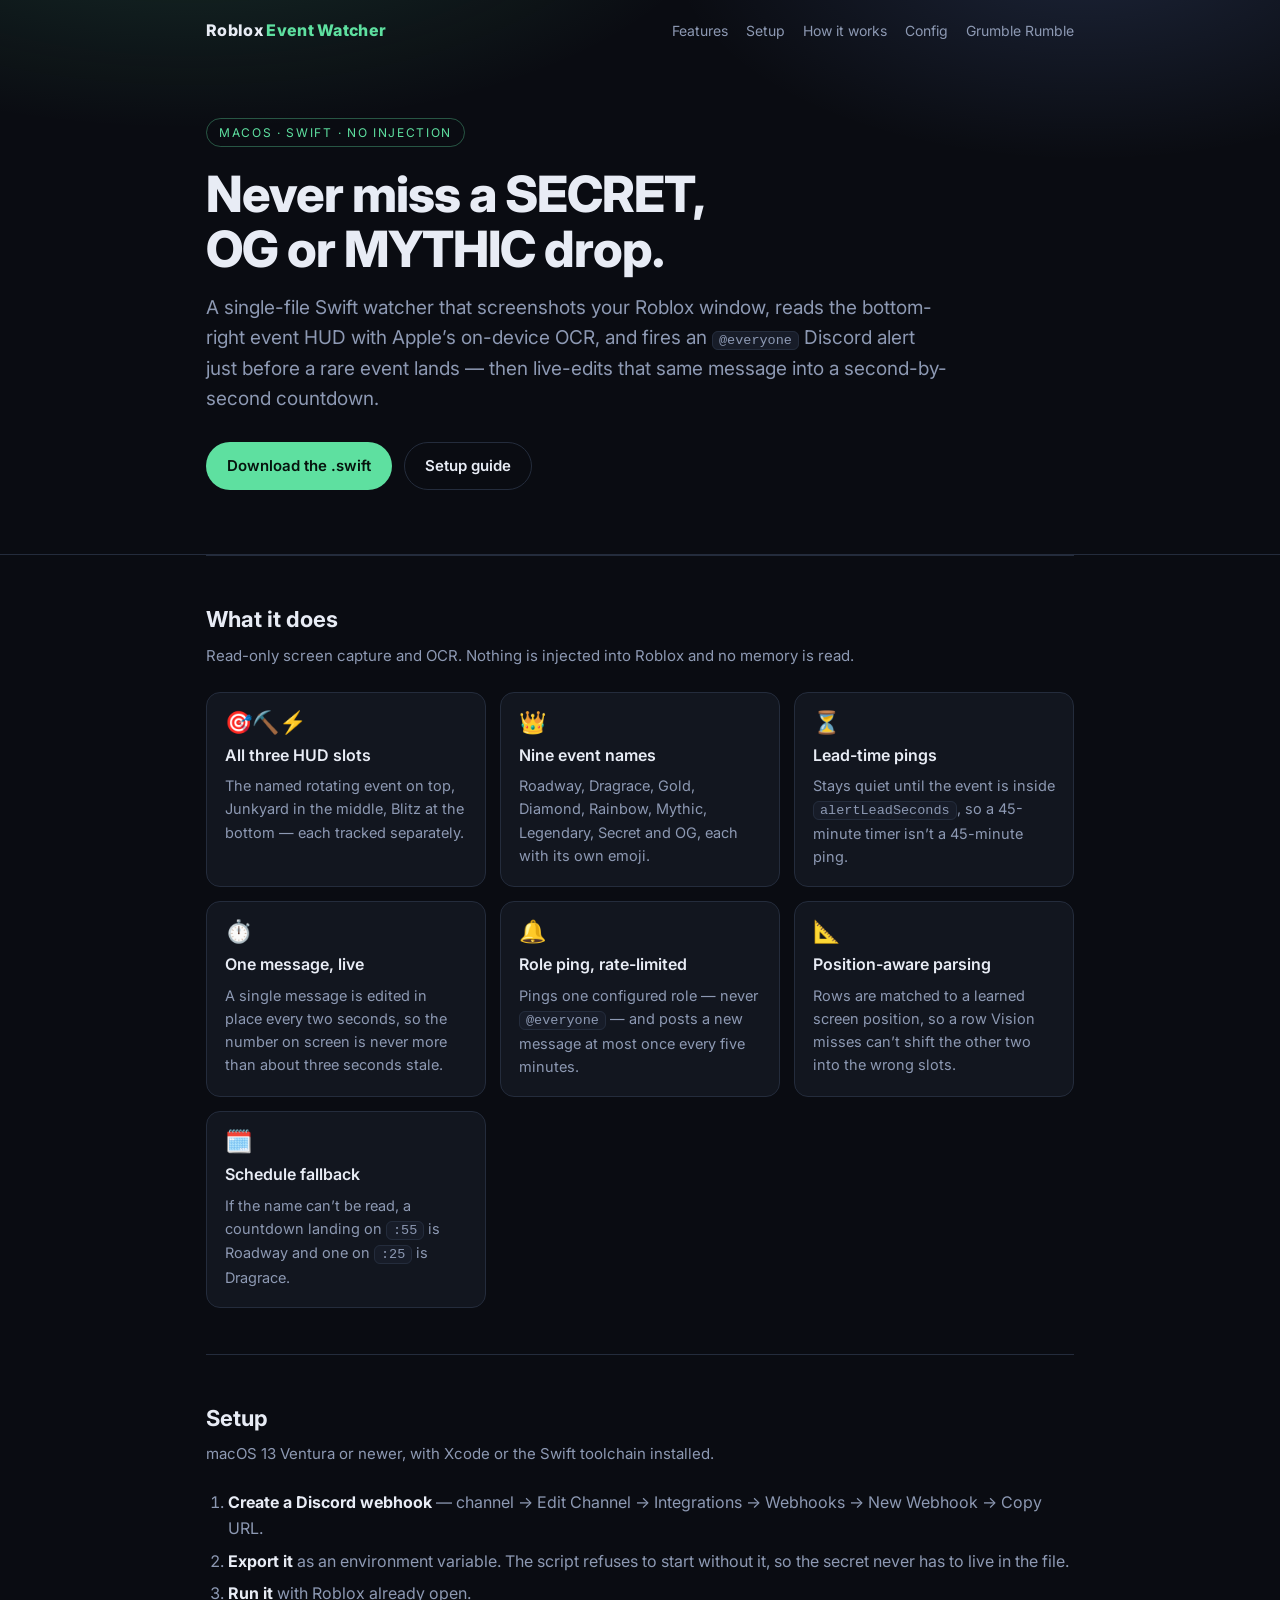
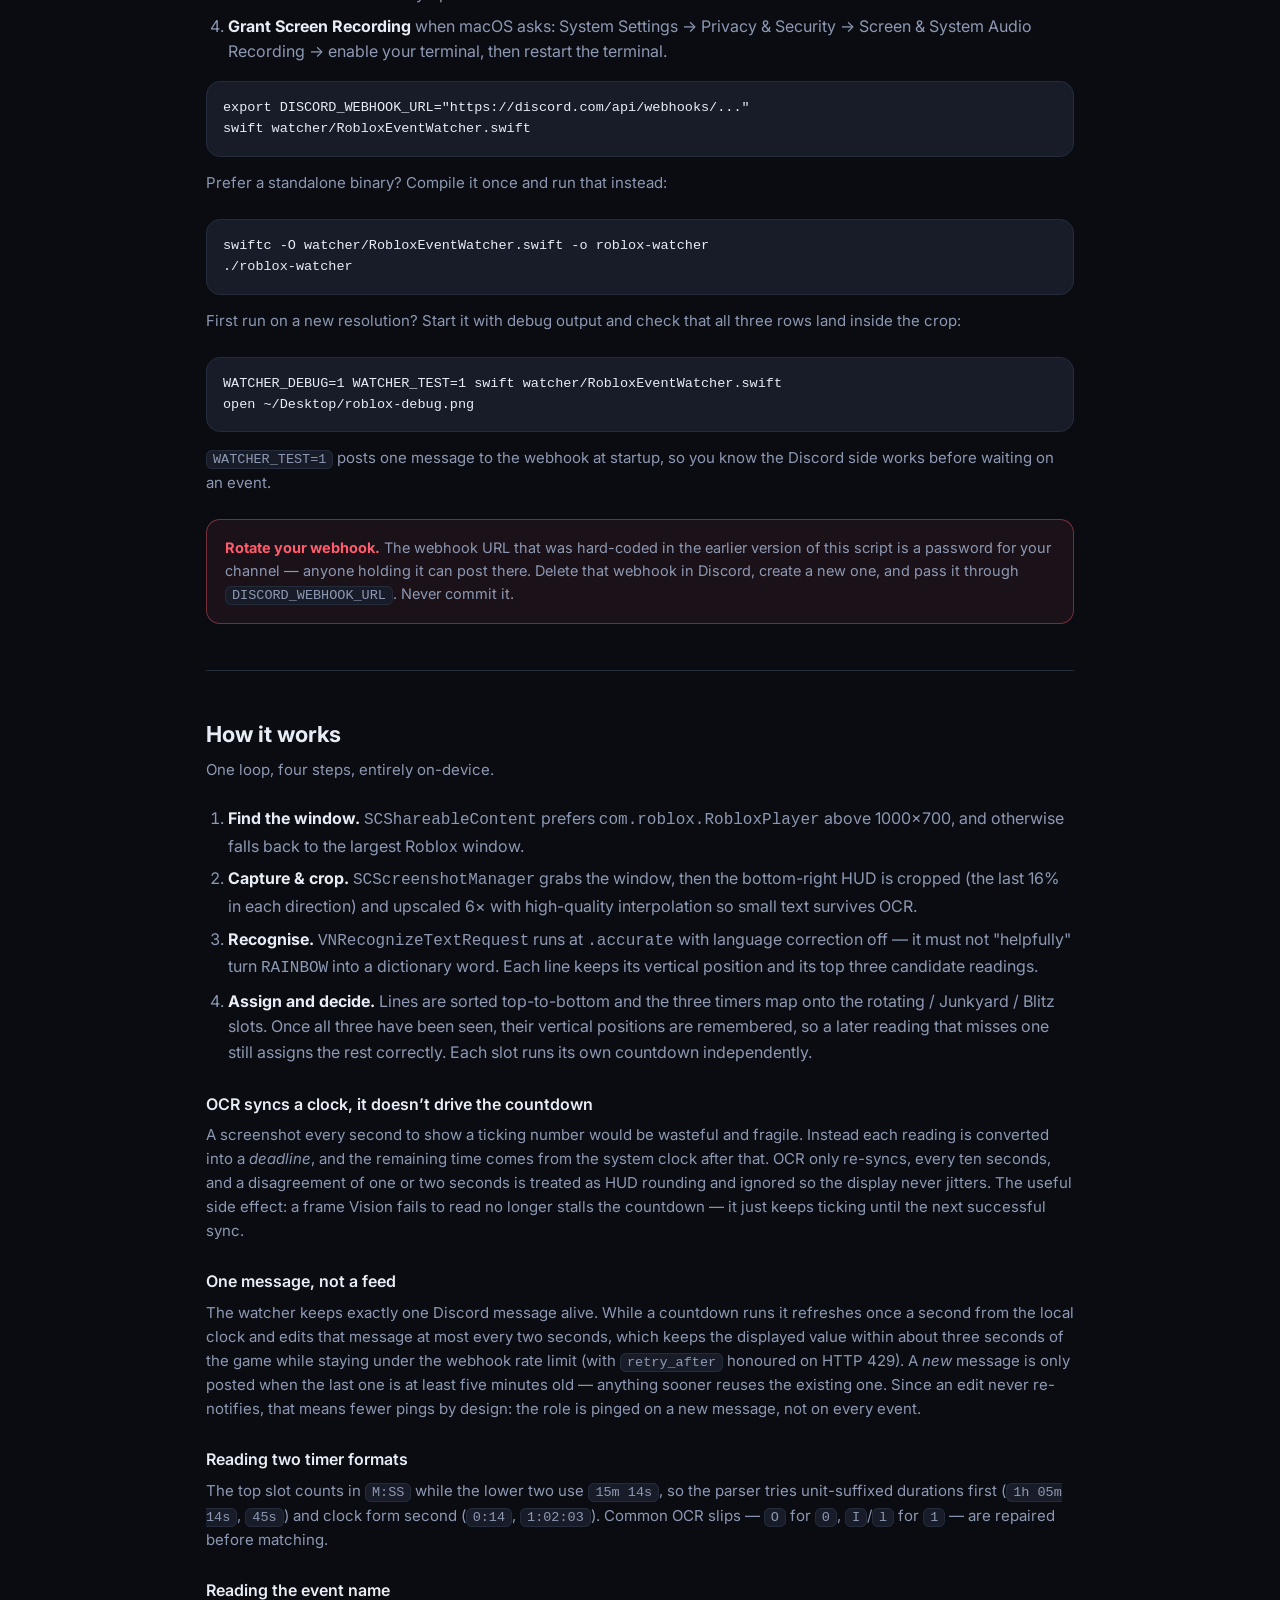
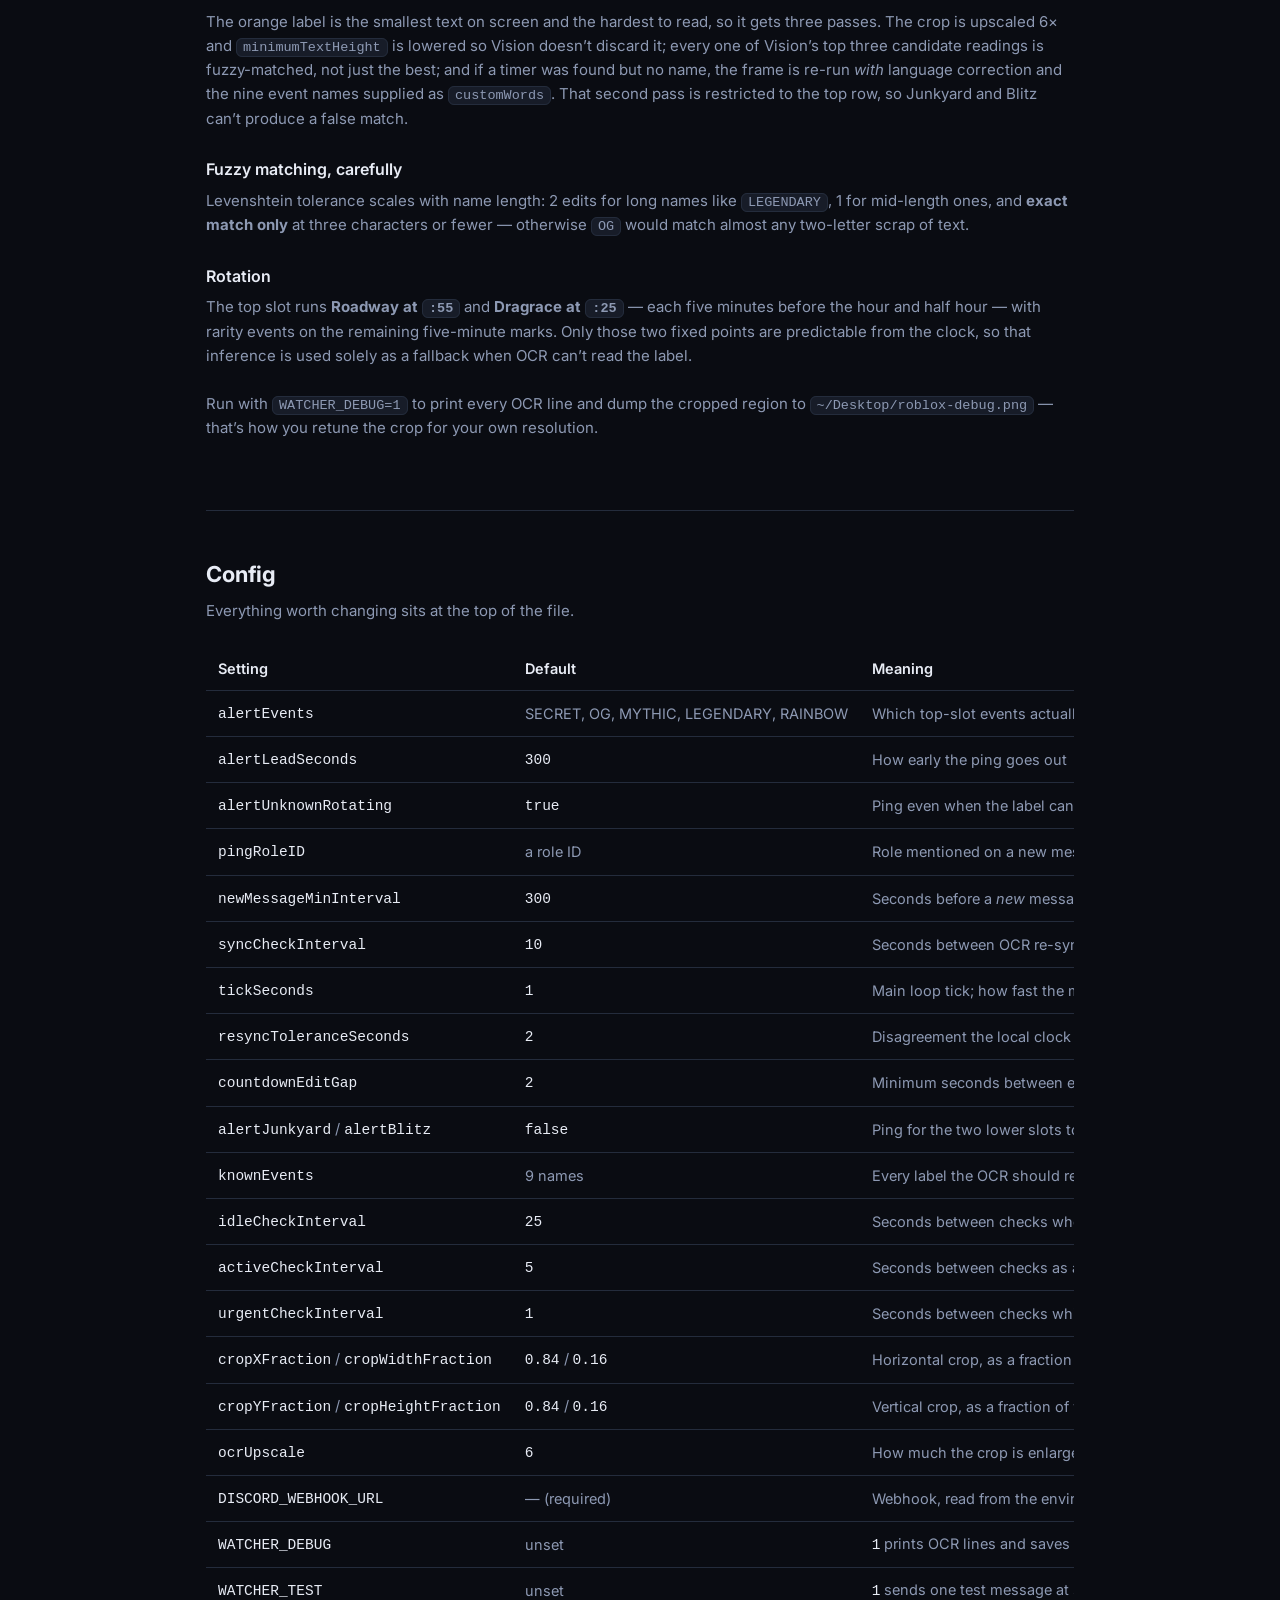
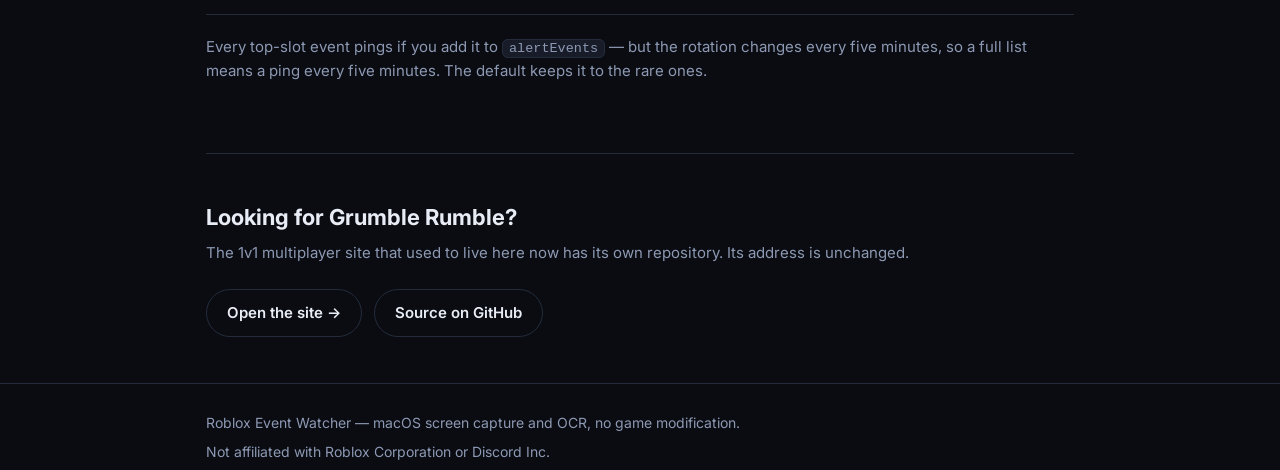
==== index.html @ 8d8f3f03 "Tighten the crop to the HUD and let a local clock run the countdown Measured against a debug screens" ====
<!DOCTYPE html>
<html lang="en">
<head>
<meta charset="utf-8">
<meta name="viewport" content="width=device-width, initial-scale=1">
<title>Roblox Event Watcher</title>
<meta name="description" content="A macOS Swift watcher that reads the Roblox bottom-right event HUD with ScreenCaptureKit + Apple Vision OCR and posts a live Discord countdown for Secret, OG, Mythic and other rare events.">
<link href="//fonts.googleapis.com/css?family=Inter:400,600,800&display=swap" rel="stylesheet">
<style>
  :root{
    --bg:#0a0c12;
    --panel:#12161f;
    --panel-2:#171c28;
    --line:#242c3c;
    --text:#e8ecf5;
    --muted:#8d99b3;
    --accent:#5ee0a0;
    --accent-2:#7aa2ff;
    --red:#ff5c6c;
    --gold:#ffcc55;
    --radius:14px;
  }
  *{box-sizing:border-box}
  html{-webkit-text-size-adjust:100%}
  body{
    margin:0;
    background:var(--bg);
    color:var(--text);
    font-family:Inter,-apple-system,BlinkMacSystemFont,"Segoe UI",Helvetica,Arial,sans-serif;
    line-height:1.6;
    font-size:16px;
  }
  a{color:var(--accent-2);text-decoration:none}
  a:hover{text-decoration:underline}
  .wrap{max-width:900px;margin:0 auto;padding:0 16px}
  code,pre{font-family:ui-monospace,SFMono-Regular,Menlo,Consolas,monospace}

  /* header */
  header{
    border-bottom:1px solid var(--line);
    background:
      radial-gradient(900px 400px at 15% -20%,rgba(94,224,160,.16),transparent 60%),
      radial-gradient(700px 360px at 85% -10%,rgba(122,162,255,.16),transparent 60%);
  }
  .nav{display:flex;align-items:center;justify-content:space-between;gap:16px;padding:18px 0}
  .brand{font-weight:800;letter-spacing:.02em}
  .brand span{color:var(--accent)}
  .nav a{color:var(--muted);font-size:14px}
  .nav a:hover{color:var(--text)}
  .nav-links{display:flex;gap:18px;flex-wrap:wrap}

  .hero{padding:56px 0 64px}
  .tag{
    display:inline-block;font-size:12px;letter-spacing:.14em;text-transform:uppercase;
    color:var(--accent);border:1px solid rgba(94,224,160,.35);
    border-radius:999px;padding:4px 12px;margin-bottom:20px;
  }
  h1{font-size:clamp(30px,6vw,50px);line-height:1.1;margin:0 0 16px;font-weight:800;letter-spacing:-.02em}
  .lede{color:var(--muted);font-size:clamp(16px,2.4vw,19px);max-width:62ch;margin:0 0 28px}
  .btns{display:flex;gap:12px;flex-wrap:wrap}
  .btn{
    display:inline-block;padding:11px 20px;border-radius:999px;font-weight:600;font-size:15px;
    background:var(--accent);color:#06130d;border:1px solid transparent;
  }
  .btn:hover{text-decoration:none;filter:brightness(1.08)}
  .btn.ghost{background:transparent;color:var(--text);border-color:var(--line)}
  .btn.ghost:hover{border-color:var(--accent-2)}

  section{padding:46px 0;border-top:1px solid var(--line)}
  h2{font-size:22px;margin:0 0 6px;font-weight:700}
  .sub{color:var(--muted);margin:0 0 24px;font-size:15px}
  h3{font-size:16px;margin:0 0 6px;font-weight:600}

  .grid{display:grid;gap:14px;grid-template-columns:repeat(auto-fit,minmax(230px,1fr))}
  .card{background:var(--panel);border:1px solid var(--line);border-radius:var(--radius);padding:18px}
  .card p{margin:0;color:var(--muted);font-size:14.5px}
  .emoji{font-size:22px;line-height:1;display:block;margin-bottom:10px}

  pre{
    background:var(--panel-2);border:1px solid var(--line);border-radius:var(--radius);
    padding:16px;overflow-x:auto;font-size:13.5px;line-height:1.55;margin:0 0 14px;
  }
  p code{background:var(--panel-2);border:1px solid var(--line);border-radius:6px;padding:1px 6px;font-size:13.5px}

  ol,ul{padding-left:22px;color:var(--muted)}
  li{margin:7px 0}
  li strong{color:var(--text)}

  .note{
    border:1px solid rgba(255,92,108,.4);background:rgba(255,92,108,.07);
    border-radius:var(--radius);padding:16px 18px;
  }
  .note strong{color:var(--red)}
  .note p{margin:0;color:var(--muted);font-size:14.5px}

  table{width:100%;border-collapse:collapse;font-size:14.5px;display:block;overflow-x:auto}
  th,td{text-align:left;padding:10px 12px;border-bottom:1px solid var(--line);white-space:nowrap}
  th{color:var(--text);font-weight:600}
  td{color:var(--muted)}
  td code{color:var(--text)}

  footer{border-top:1px solid var(--line);padding:28px 0 40px;color:var(--muted);font-size:14px}
  footer p{margin:0 0 6px}
</style>
</head>
<body>

<header>
  <div class="wrap">
    <nav class="nav">
      <div class="brand">Roblox <span>Event Watcher</span></div>
      <div class="nav-links">
        <a href="#features">Features</a>
        <a href="#setup">Setup</a>
        <a href="#how">How it works</a>
        <a href="#config">Config</a>
        <a href="https://anakinls.github.io/grumble-rumble/">Grumble Rumble</a>
      </div>
    </nav>

    <div class="hero">
      <span class="tag">macOS &middot; Swift &middot; No injection</span>
      <h1>Never miss a SECRET,<br>OG or MYTHIC drop.</h1>
      <p class="lede">
        A single-file Swift watcher that screenshots your Roblox window, reads the
        bottom-right event HUD with Apple&rsquo;s on-device OCR, and fires an
        <code>@everyone</code> Discord alert just before a rare event lands &mdash; then
        live-edits that same message into a second-by-second countdown.
      </p>
      <div class="btns">
        <a class="btn" href="watcher/RobloxEventWatcher.swift" download>Download the .swift</a>
        <a class="btn ghost" href="#setup">Setup guide</a>
      </div>
    </div>
  </div>
</header>

<main class="wrap">

  <section id="features">
    <h2>What it does</h2>
    <p class="sub">Read-only screen capture and OCR. Nothing is injected into Roblox and no memory is read.</p>
    <div class="grid">
      <div class="card">
        <span class="emoji">🎯⛏️⚡</span>
        <h3>All three HUD slots</h3>
        <p>The named rotating event on top, Junkyard in the middle, Blitz at the bottom &mdash; each tracked separately.</p>
      </div>
      <div class="card">
        <span class="emoji">👑</span>
        <h3>Nine event names</h3>
        <p>Roadway, Dragrace, Gold, Diamond, Rainbow, Mythic, Legendary, Secret and OG, each with its own emoji.</p>
      </div>
      <div class="card">
        <span class="emoji">⏳</span>
        <h3>Lead-time pings</h3>
        <p>Stays quiet until the event is inside <code>alertLeadSeconds</code>, so a 45-minute timer isn&rsquo;t a 45-minute ping.</p>
      </div>
      <div class="card">
        <span class="emoji">⏱️</span>
        <h3>One message, live</h3>
        <p>A single message is edited in place every two seconds, so the number on screen is never more than about three seconds stale.</p>
      </div>
      <div class="card">
        <span class="emoji">🔔</span>
        <h3>Role ping, rate-limited</h3>
        <p>Pings one configured role &mdash; never <code>@everyone</code> &mdash; and posts a new message at most once every five minutes.</p>
      </div>
      <div class="card">
        <span class="emoji">📐</span>
        <h3>Position-aware parsing</h3>
        <p>Rows are matched to a learned screen position, so a row Vision misses can&rsquo;t shift the other two into the wrong slots.</p>
      </div>
      <div class="card">
        <span class="emoji">🗓️</span>
        <h3>Schedule fallback</h3>
        <p>If the name can&rsquo;t be read, a countdown landing on <code>:55</code> is Roadway and one on <code>:25</code> is Dragrace.</p>
      </div>
    </div>
  </section>

  <section id="setup">
    <h2>Setup</h2>
    <p class="sub">macOS 13 Ventura or newer, with Xcode or the Swift toolchain installed.</p>

    <ol>
      <li><strong>Create a Discord webhook</strong> &mdash; channel &rarr; Edit Channel &rarr; Integrations &rarr; Webhooks &rarr; New Webhook &rarr; Copy URL.</li>
      <li><strong>Export it</strong> as an environment variable. The script refuses to start without it, so the secret never has to live in the file.</li>
      <li><strong>Run it</strong> with Roblox already open.</li>
      <li><strong>Grant Screen Recording</strong> when macOS asks: System Settings &rarr; Privacy &amp; Security &rarr; Screen &amp; System Audio Recording &rarr; enable your terminal, then restart the terminal.</li>
    </ol>

<pre>export DISCORD_WEBHOOK_URL="https://discord.com/api/webhooks/..."
swift watcher/RobloxEventWatcher.swift</pre>

    <p class="sub">Prefer a standalone binary? Compile it once and run that instead:</p>
<pre>swiftc -O watcher/RobloxEventWatcher.swift -o roblox-watcher
./roblox-watcher</pre>

    <p class="sub">First run on a new resolution? Start it with debug output and check that all
      three rows land inside the crop:</p>
<pre>WATCHER_DEBUG=1 WATCHER_TEST=1 swift watcher/RobloxEventWatcher.swift
open ~/Desktop/roblox-debug.png</pre>

    <p class="sub"><code>WATCHER_TEST=1</code> posts one message to the webhook at startup, so you
      know the Discord side works before waiting on an event.</p>

    <div class="note">
      <p><strong>Rotate your webhook.</strong> The webhook URL that was hard-coded in the earlier
      version of this script is a password for your channel &mdash; anyone holding it can post there.
      Delete that webhook in Discord, create a new one, and pass it through
      <code>DISCORD_WEBHOOK_URL</code>. Never commit it.</p>
    </div>
  </section>

  <section id="how">
    <h2>How it works</h2>
    <p class="sub">One loop, four steps, entirely on-device.</p>
    <ol>
      <li><strong>Find the window.</strong> <code>SCShareableContent</code> prefers
        <code>com.roblox.RobloxPlayer</code> above 1000&times;700, and otherwise falls back to the
        largest Roblox window.</li>
      <li><strong>Capture &amp; crop.</strong> <code>SCScreenshotManager</code> grabs the window, then
        the bottom-right HUD is cropped (the last 16% in each direction) and upscaled 6&times; with
        high-quality interpolation so small text survives OCR.</li>
      <li><strong>Recognise.</strong> <code>VNRecognizeTextRequest</code> runs at
        <code>.accurate</code> with language correction off &mdash; it must not "helpfully" turn
        <code>RAINBOW</code> into a dictionary word. Each line keeps its vertical position and its
        top three candidate readings.</li>
      <li><strong>Assign and decide.</strong> Lines are sorted top-to-bottom and the three timers map
        onto the rotating / Junkyard / Blitz slots. Once all three have been seen, their vertical
        positions are remembered, so a later reading that misses one still assigns the rest
        correctly. Each slot runs its own countdown independently.</li>
    </ol>

    <h3 style="margin-top:26px">OCR syncs a clock, it doesn&rsquo;t drive the countdown</h3>
    <p class="sub">A screenshot every second to show a ticking number would be wasteful and fragile.
      Instead each reading is converted into a <em>deadline</em>, and the remaining time comes from
      the system clock after that. OCR only re-syncs, every ten seconds, and a disagreement of one
      or two seconds is treated as HUD rounding and ignored so the display never jitters. The useful
      side effect: a frame Vision fails to read no longer stalls the countdown &mdash; it just keeps
      ticking until the next successful sync.</p>

    <h3 style="margin-top:26px">One message, not a feed</h3>
    <p class="sub">The watcher keeps exactly one Discord message alive. While a countdown runs it
      refreshes once a second from the local clock and edits that message at most every two seconds,
      which keeps the displayed value within about three seconds of the game while staying under the
      webhook rate limit (with <code>retry_after</code> honoured on HTTP 429). A <em>new</em> message
      is only posted when the last one is at least five minutes old &mdash; anything sooner reuses the
      existing one. Since an edit never re-notifies, that means fewer pings by design: the role is
      pinged on a new message, not on every event.</p>

    <h3 style="margin-top:26px">Reading two timer formats</h3>
    <p class="sub">The top slot counts in <code>M:SS</code> while the lower two use
      <code>15m 14s</code>, so the parser tries unit-suffixed durations first
      (<code>1h 05m 14s</code>, <code>45s</code>) and clock form second
      (<code>0:14</code>, <code>1:02:03</code>). Common OCR slips &mdash; <code>O</code> for
      <code>0</code>, <code>I</code>/<code>l</code> for <code>1</code> &mdash; are repaired before
      matching.</p>

    <h3 style="margin-top:26px">Reading the event name</h3>
    <p class="sub">The orange label is the smallest text on screen and the hardest to read, so it
      gets three passes. The crop is upscaled 6&times; and <code>minimumTextHeight</code> is lowered
      so Vision doesn&rsquo;t discard it; every one of Vision&rsquo;s top three candidate readings is
      fuzzy-matched, not just the best; and if a timer was found but no name, the frame is re-run
      <em>with</em> language correction and the nine event names supplied as
      <code>customWords</code>. That second pass is restricted to the top row, so Junkyard and Blitz
      can&rsquo;t produce a false match.</p>

    <h3 style="margin-top:26px">Fuzzy matching, carefully</h3>
    <p class="sub">Levenshtein tolerance scales with name length: 2 edits for long names like
      <code>LEGENDARY</code>, 1 for mid-length ones, and <strong>exact match only</strong> at three
      characters or fewer &mdash; otherwise <code>OG</code> would match almost any two-letter
      scrap of text.</p>

    <h3 style="margin-top:26px">Rotation</h3>
    <p class="sub">The top slot runs <strong>Roadway at <code>:55</code></strong> and
      <strong>Dragrace at <code>:25</code></strong> &mdash; each five minutes before the hour and
      half hour &mdash; with rarity events on the remaining five-minute marks. Only those two fixed
      points are predictable from the clock, so that inference is used solely as a fallback when OCR
      can&rsquo;t read the label.</p>

    <p class="sub">Run with <code>WATCHER_DEBUG=1</code> to print every OCR line and dump the
      cropped region to <code>~/Desktop/roblox-debug.png</code> &mdash; that&rsquo;s how you retune the
      crop for your own resolution.</p>
  </section>

  <section id="config">
    <h2>Config</h2>
    <p class="sub">Everything worth changing sits at the top of the file.</p>
    <table>
      <tr><th>Setting</th><th>Default</th><th>Meaning</th></tr>
      <tr><td><code>alertEvents</code></td><td>SECRET, OG, MYTHIC, LEGENDARY, RAINBOW</td><td>Which top-slot events actually ping</td></tr>
      <tr><td><code>alertLeadSeconds</code></td><td><code>300</code></td><td>How early the ping goes out</td></tr>
      <tr><td><code>alertUnknownRotating</code></td><td><code>true</code></td><td>Ping even when the label can&rsquo;t be read</td></tr>
      <tr><td><code>pingRoleID</code></td><td>a role ID</td><td>Role mentioned on a new message; empty = no ping</td></tr>
      <tr><td><code>newMessageMinInterval</code></td><td><code>300</code></td><td>Seconds before a <em>new</em> message may be posted</td></tr>
      <tr><td><code>syncCheckInterval</code></td><td><code>10</code></td><td>Seconds between OCR re-syncs while counting down</td></tr>
      <tr><td><code>tickSeconds</code></td><td><code>1</code></td><td>Main loop tick; how fast the message is refreshed</td></tr>
      <tr><td><code>resyncToleranceSeconds</code></td><td><code>2</code></td><td>Disagreement the local clock is allowed before OCR wins</td></tr>
      <tr><td><code>countdownEditGap</code></td><td><code>2</code></td><td>Minimum seconds between edits of that message</td></tr>
      <tr><td><code>alertJunkyard</code> / <code>alertBlitz</code></td><td><code>false</code></td><td>Ping for the two lower slots too</td></tr>
      <tr><td><code>knownEvents</code></td><td>9 names</td><td>Every label the OCR should recognise</td></tr>
      <tr><td><code>idleCheckInterval</code></td><td><code>25</code></td><td>Seconds between checks when nothing is close</td></tr>
      <tr><td><code>activeCheckInterval</code></td><td><code>5</code></td><td>Seconds between checks as an alert approaches</td></tr>
      <tr><td><code>urgentCheckInterval</code></td><td><code>1</code></td><td>Seconds between checks while a countdown runs</td></tr>
      <tr><td><code>cropXFraction</code> / <code>cropWidthFraction</code></td><td><code>0.84</code> / <code>0.16</code></td><td>Horizontal crop, as a fraction of window width</td></tr>
      <tr><td><code>cropYFraction</code> / <code>cropHeightFraction</code></td><td><code>0.84</code> / <code>0.16</code></td><td>Vertical crop, as a fraction of window height</td></tr>
      <tr><td><code>ocrUpscale</code></td><td><code>6</code></td><td>How much the crop is enlarged before OCR</td></tr>
      <tr><td><code>DISCORD_WEBHOOK_URL</code></td><td>&mdash; (required)</td><td>Webhook, read from the environment</td></tr>
      <tr><td><code>WATCHER_DEBUG</code></td><td>unset</td><td><code>1</code> prints OCR lines and saves the crop</td></tr>
      <tr><td><code>WATCHER_TEST</code></td><td>unset</td><td><code>1</code> sends one test message at startup</td></tr>
    </table>

    <p class="sub" style="margin-top:20px">Every top-slot event pings if you add it to
      <code>alertEvents</code> &mdash; but the rotation changes every five minutes, so a full list
      means a ping every five minutes. The default keeps it to the rare ones.</p>
  </section>

  <section>
    <h2>Looking for Grumble Rumble?</h2>
    <p class="sub">
      The 1v1 multiplayer site that used to live here now has its own repository.
      Its address is unchanged.
    </p>
    <div class="btns">
      <a class="btn ghost" href="https://anakinls.github.io/grumble-rumble/">Open the site &rarr;</a>
      <a class="btn ghost" href="https://github.com/anakinls/grumble-rumble">Source on GitHub</a>
    </div>
  </section>

</main>

<footer>
  <div class="wrap">
    <p>Roblox Event Watcher &mdash; macOS screen capture and OCR, no game modification.</p>
    <p>Not affiliated with Roblox Corporation or Discord Inc.</p>
  </div>
</footer>

</body>
</html>
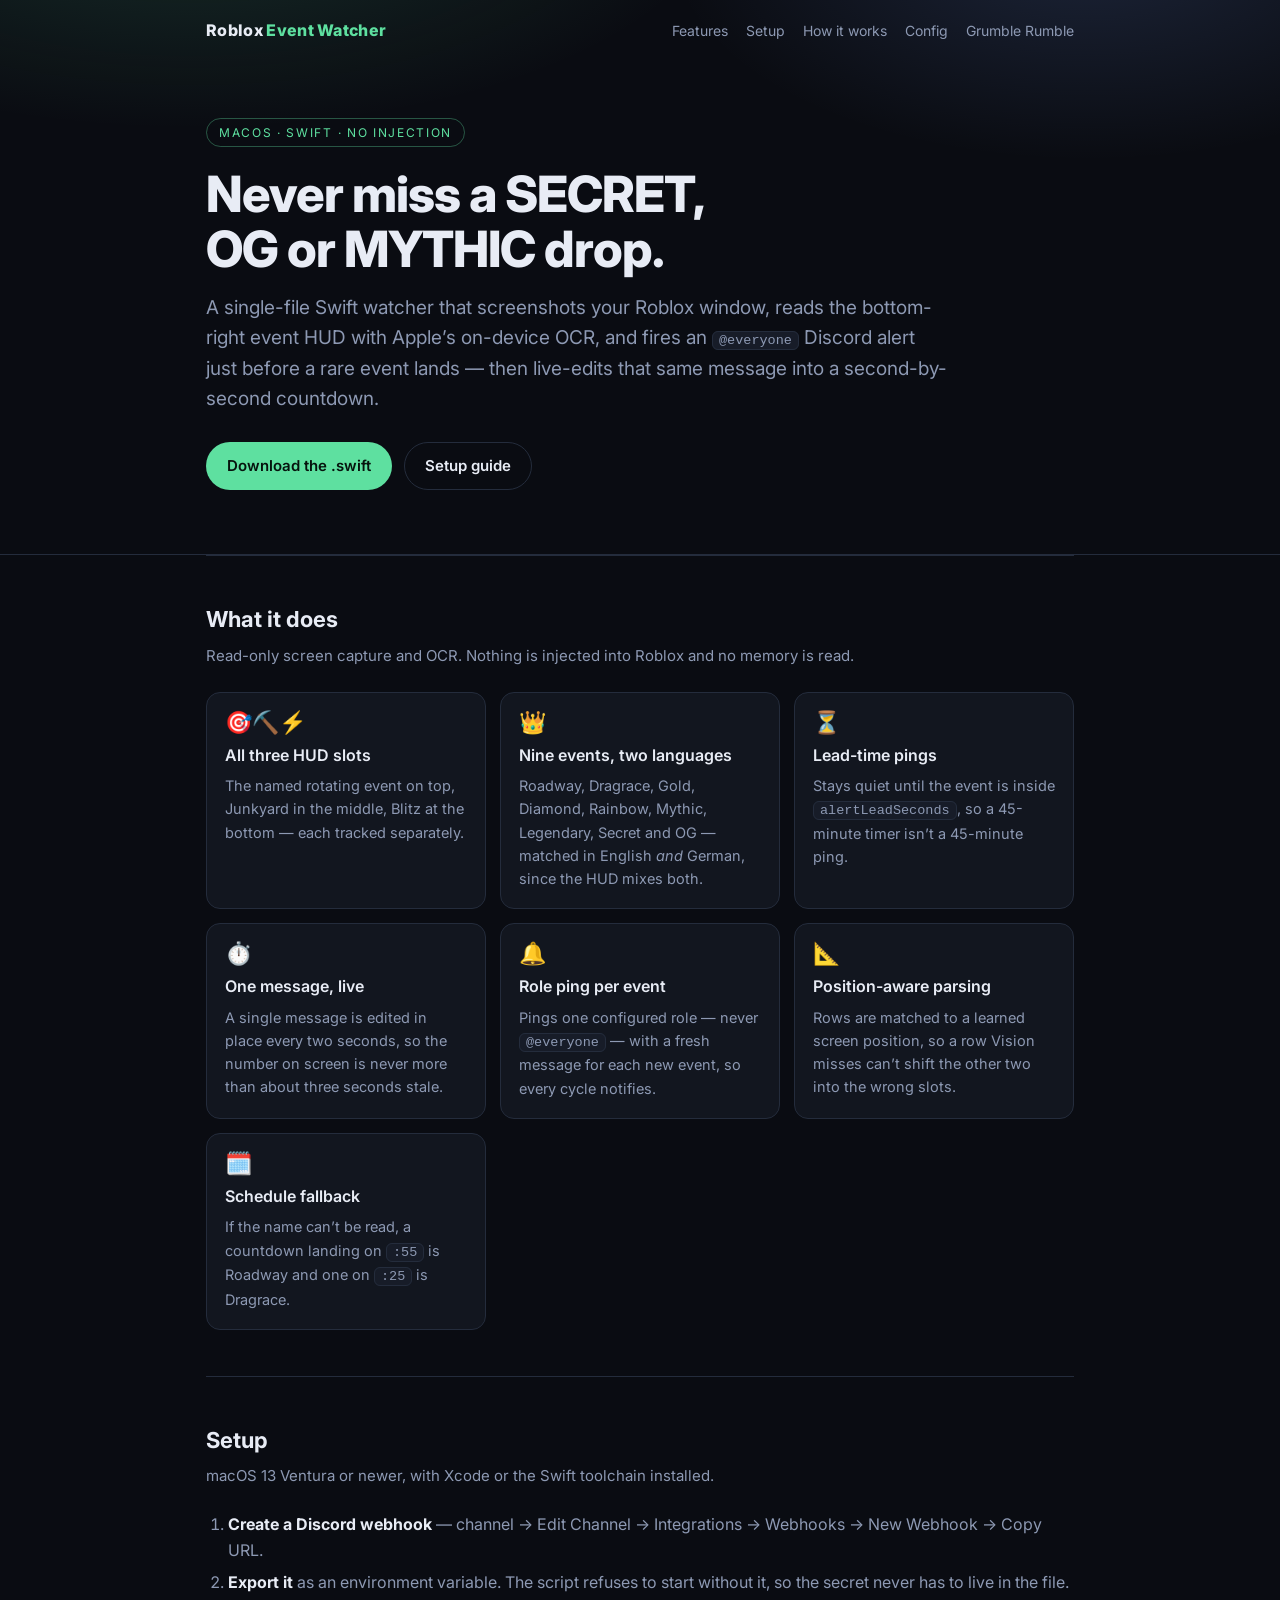
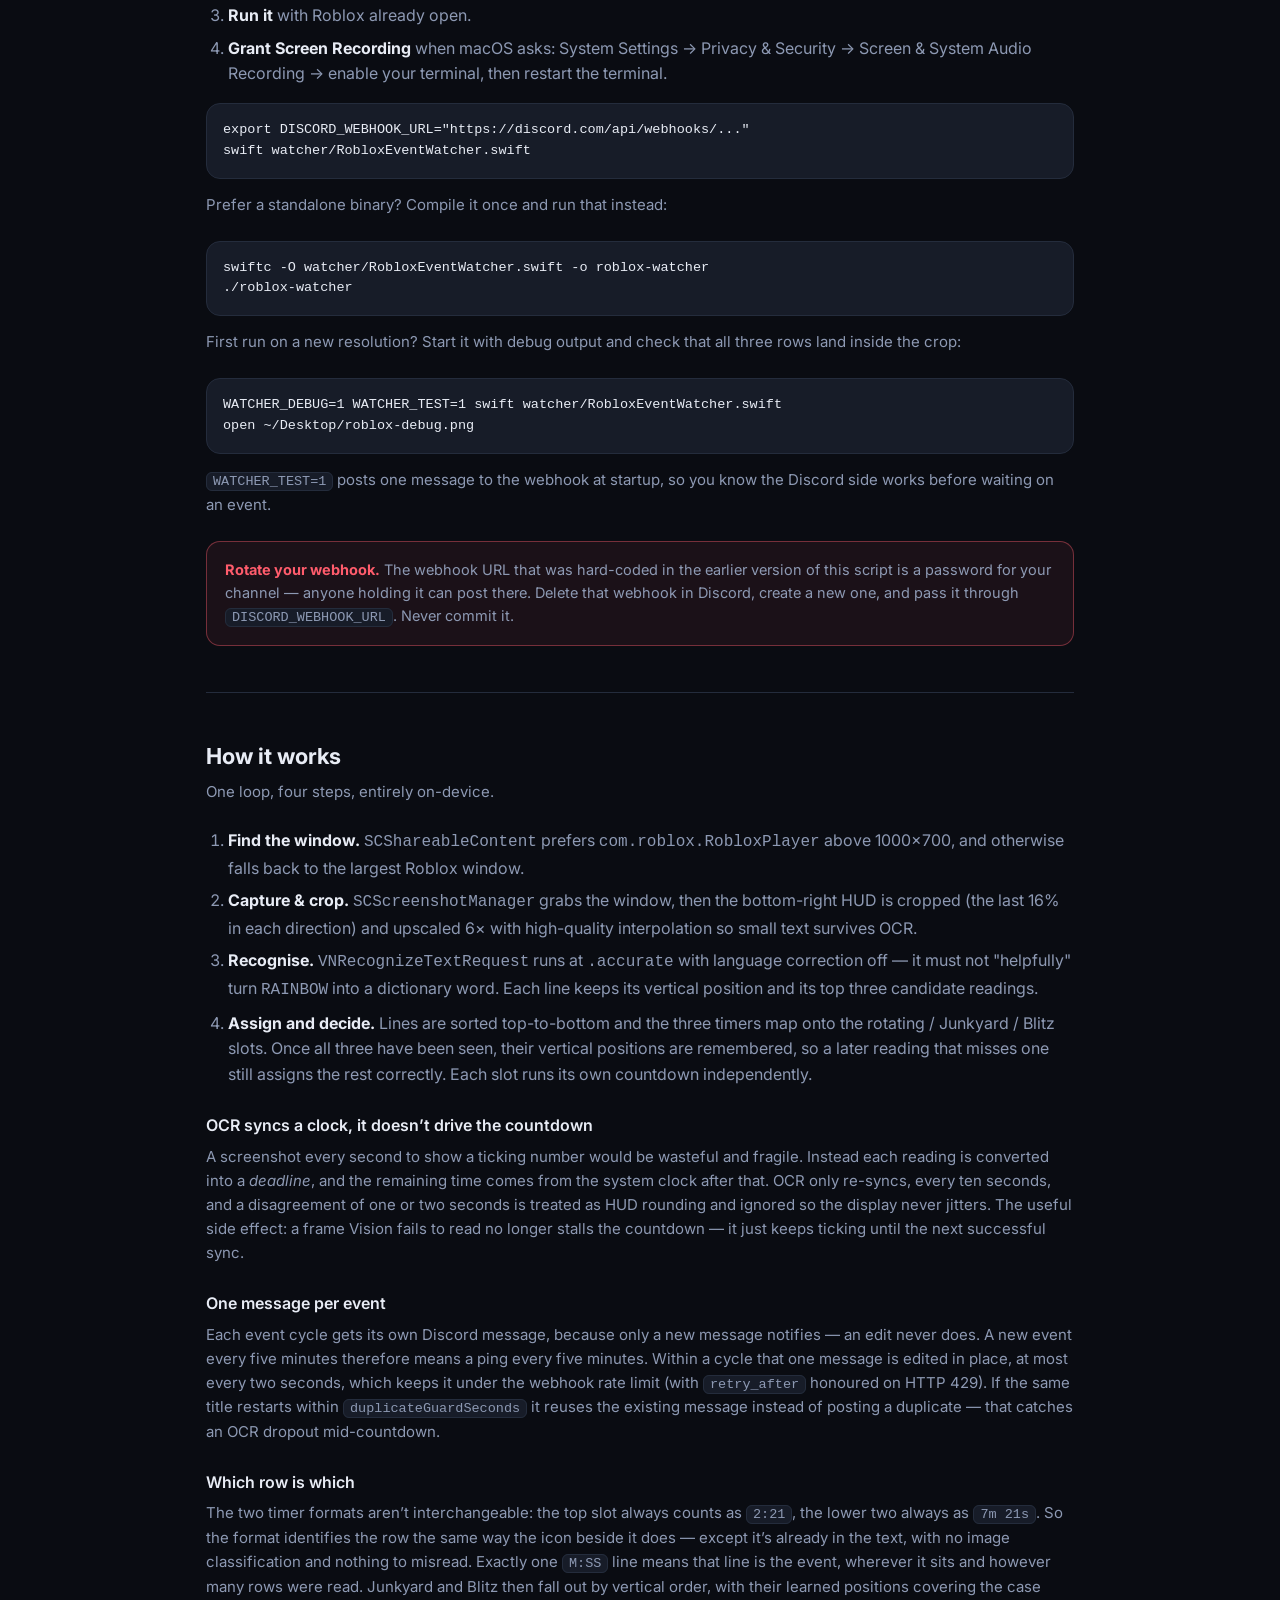
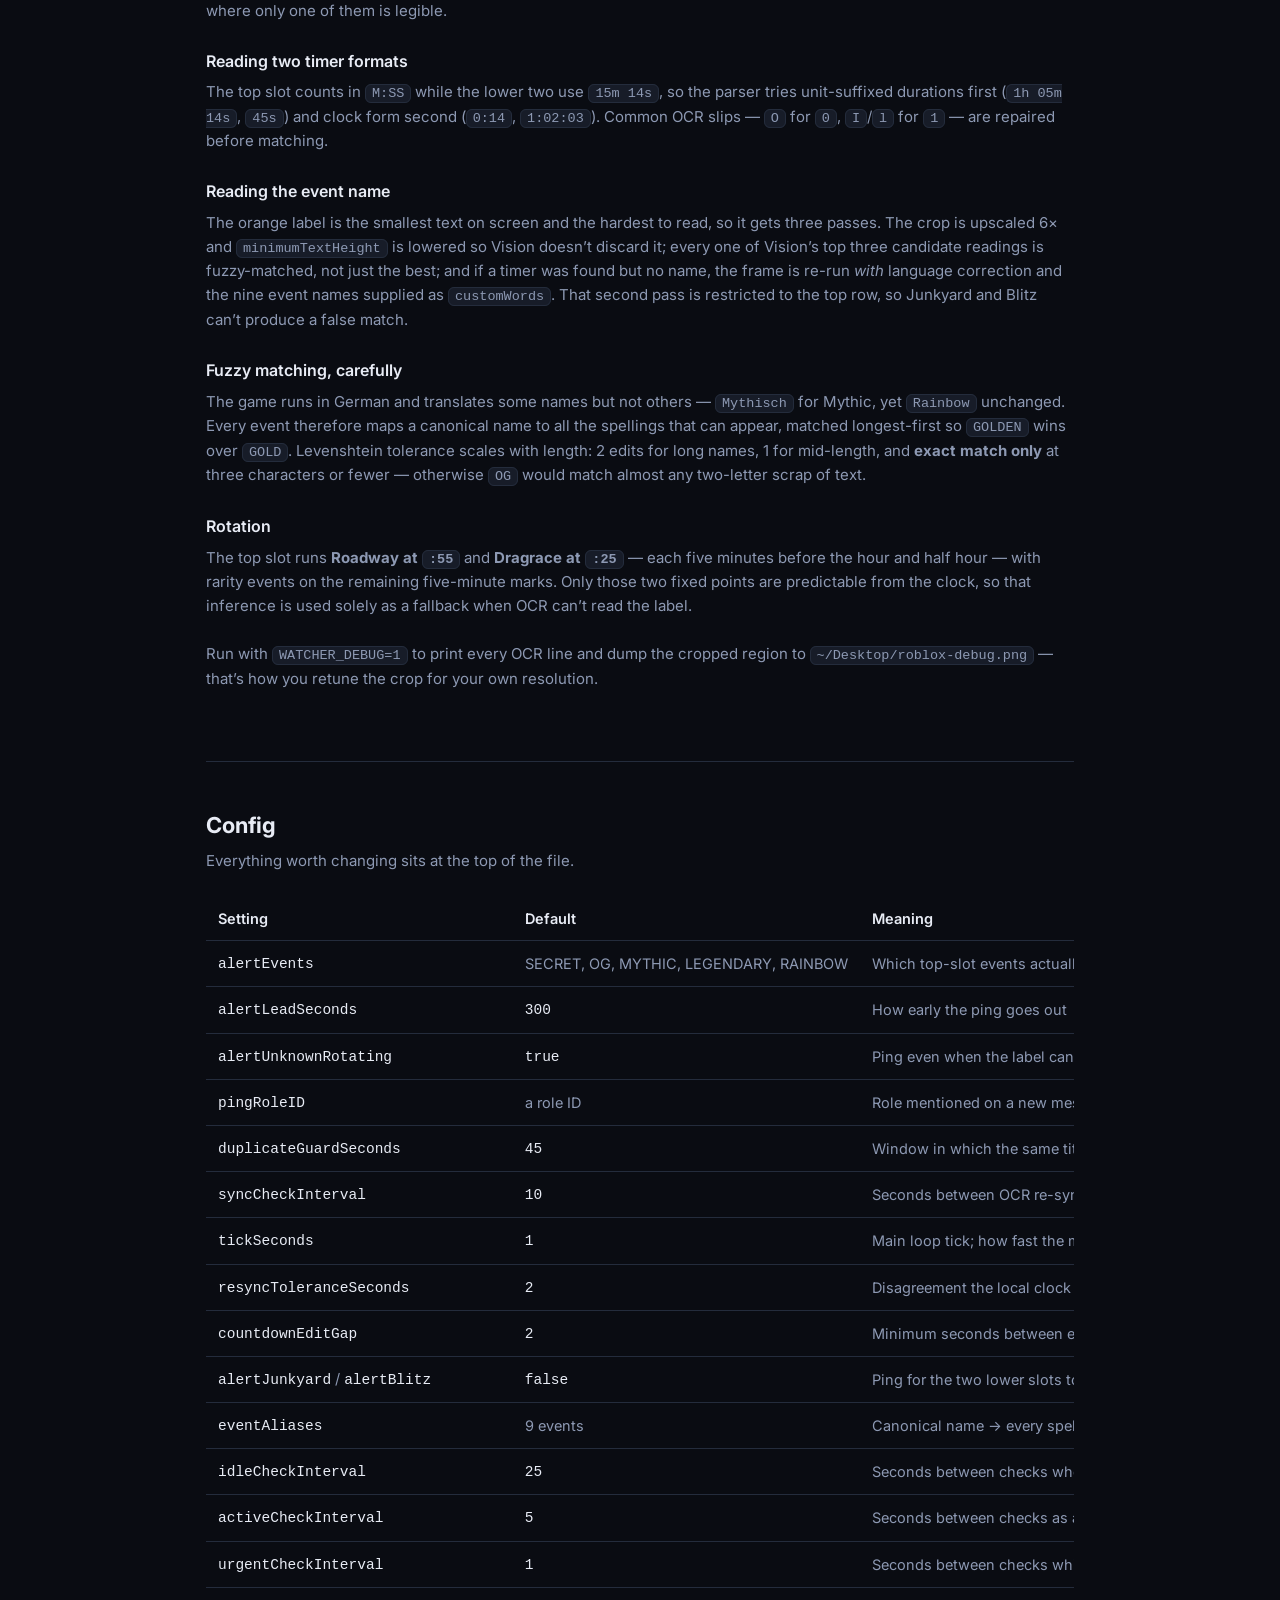
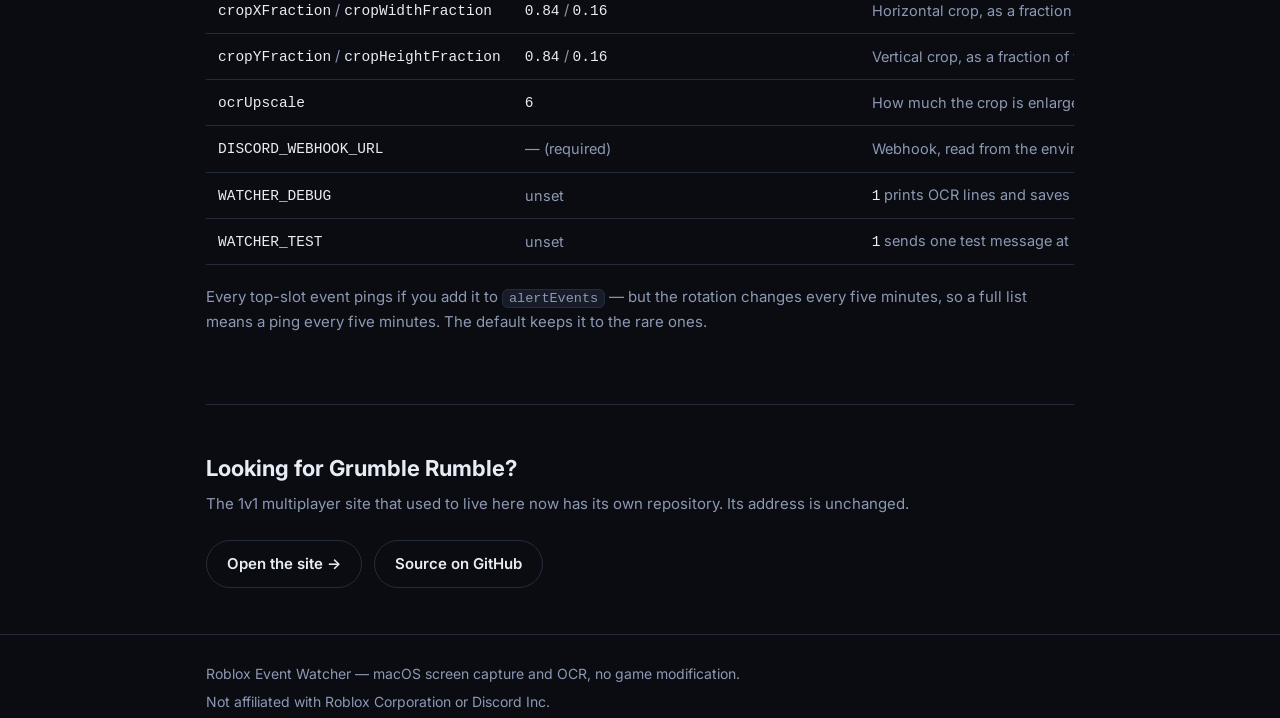
==== commit fcc2eb3e: "Match the German HUD names, pair rows by timer format, message per event A debug screenshot showed t" ====
--- a/index.html
+++ b/index.html
@@ -148,8 +148,8 @@
       </div>
       <div class="card">
         <span class="emoji">👑</span>
-        <h3>Nine event names</h3>
-        <p>Roadway, Dragrace, Gold, Diamond, Rainbow, Mythic, Legendary, Secret and OG, each with its own emoji.</p>
+        <h3>Nine events, two languages</h3>
+        <p>Roadway, Dragrace, Gold, Diamond, Rainbow, Mythic, Legendary, Secret and OG &mdash; matched in English <em>and</em> German, since the HUD mixes both.</p>
       </div>
       <div class="card">
         <span class="emoji">⏳</span>
@@ -163,8 +163,8 @@
       </div>
       <div class="card">
         <span class="emoji">🔔</span>
-        <h3>Role ping, rate-limited</h3>
-        <p>Pings one configured role &mdash; never <code>@everyone</code> &mdash; and posts a new message at most once every five minutes.</p>
+        <h3>Role ping per event</h3>
+        <p>Pings one configured role &mdash; never <code>@everyone</code> &mdash; with a fresh message for each new event, so every cycle notifies.</p>
       </div>
       <div class="card">
         <span class="emoji">📐</span>
@@ -241,14 +241,23 @@
       side effect: a frame Vision fails to read no longer stalls the countdown &mdash; it just keeps
       ticking until the next successful sync.</p>
 
-    <h3 style="margin-top:26px">One message, not a feed</h3>
-    <p class="sub">The watcher keeps exactly one Discord message alive. While a countdown runs it
-      refreshes once a second from the local clock and edits that message at most every two seconds,
-      which keeps the displayed value within about three seconds of the game while staying under the
-      webhook rate limit (with <code>retry_after</code> honoured on HTTP 429). A <em>new</em> message
-      is only posted when the last one is at least five minutes old &mdash; anything sooner reuses the
-      existing one. Since an edit never re-notifies, that means fewer pings by design: the role is
-      pinged on a new message, not on every event.</p>
+    <h3 style="margin-top:26px">One message per event</h3>
+    <p class="sub">Each event cycle gets its own Discord message, because only a new message
+      notifies &mdash; an edit never does. A new event every five minutes therefore means a ping
+      every five minutes. Within a cycle that one message is edited in place, at most every two
+      seconds, which keeps it under the webhook rate limit (with <code>retry_after</code> honoured
+      on HTTP 429). If the same title restarts within <code>duplicateGuardSeconds</code> it reuses
+      the existing message instead of posting a duplicate &mdash; that catches an OCR dropout
+      mid-countdown.</p>
+
+    <h3 style="margin-top:26px">Which row is which</h3>
+    <p class="sub">The two timer formats aren&rsquo;t interchangeable: the top slot always counts as
+      <code>2:21</code>, the lower two always as <code>7m 21s</code>. So the format identifies the
+      row the same way the icon beside it does &mdash; except it&rsquo;s already in the text, with no
+      image classification and nothing to misread. Exactly one <code>M:SS</code> line means that
+      line is the event, wherever it sits and however many rows were read. Junkyard and Blitz then
+      fall out by vertical order, with their learned positions covering the case where only one of
+      them is legible.</p>
 
     <h3 style="margin-top:26px">Reading two timer formats</h3>
     <p class="sub">The top slot counts in <code>M:SS</code> while the lower two use
@@ -268,10 +277,13 @@
       can&rsquo;t produce a false match.</p>
 
     <h3 style="margin-top:26px">Fuzzy matching, carefully</h3>
-    <p class="sub">Levenshtein tolerance scales with name length: 2 edits for long names like
-      <code>LEGENDARY</code>, 1 for mid-length ones, and <strong>exact match only</strong> at three
-      characters or fewer &mdash; otherwise <code>OG</code> would match almost any two-letter
-      scrap of text.</p>
+    <p class="sub">The game runs in German and translates some names but not others &mdash;
+      <code>Mythisch</code> for Mythic, yet <code>Rainbow</code> unchanged. Every event therefore
+      maps a canonical name to all the spellings that can appear, matched longest-first so
+      <code>GOLDEN</code> wins over <code>GOLD</code>. Levenshtein tolerance scales with length: 2
+      edits for long names, 1 for mid-length, and <strong>exact match only</strong> at three
+      characters or fewer &mdash; otherwise <code>OG</code> would match almost any two-letter scrap
+      of text.</p>
 
     <h3 style="margin-top:26px">Rotation</h3>
     <p class="sub">The top slot runs <strong>Roadway at <code>:55</code></strong> and
@@ -294,13 +306,13 @@
       <tr><td><code>alertLeadSeconds</code></td><td><code>300</code></td><td>How early the ping goes out</td></tr>
       <tr><td><code>alertUnknownRotating</code></td><td><code>true</code></td><td>Ping even when the label can&rsquo;t be read</td></tr>
       <tr><td><code>pingRoleID</code></td><td>a role ID</td><td>Role mentioned on a new message; empty = no ping</td></tr>
-      <tr><td><code>newMessageMinInterval</code></td><td><code>300</code></td><td>Seconds before a <em>new</em> message may be posted</td></tr>
+      <tr><td><code>duplicateGuardSeconds</code></td><td><code>45</code></td><td>Window in which the same title reuses its message</td></tr>
       <tr><td><code>syncCheckInterval</code></td><td><code>10</code></td><td>Seconds between OCR re-syncs while counting down</td></tr>
       <tr><td><code>tickSeconds</code></td><td><code>1</code></td><td>Main loop tick; how fast the message is refreshed</td></tr>
       <tr><td><code>resyncToleranceSeconds</code></td><td><code>2</code></td><td>Disagreement the local clock is allowed before OCR wins</td></tr>
       <tr><td><code>countdownEditGap</code></td><td><code>2</code></td><td>Minimum seconds between edits of that message</td></tr>
       <tr><td><code>alertJunkyard</code> / <code>alertBlitz</code></td><td><code>false</code></td><td>Ping for the two lower slots too</td></tr>
-      <tr><td><code>knownEvents</code></td><td>9 names</td><td>Every label the OCR should recognise</td></tr>
+      <tr><td><code>eventAliases</code></td><td>9 events</td><td>Canonical name &rarr; every spelling the HUD may show</td></tr>
       <tr><td><code>idleCheckInterval</code></td><td><code>25</code></td><td>Seconds between checks when nothing is close</td></tr>
       <tr><td><code>activeCheckInterval</code></td><td><code>5</code></td><td>Seconds between checks as an alert approaches</td></tr>
       <tr><td><code>urgentCheckInterval</code></td><td><code>1</code></td><td>Seconds between checks while a countdown runs</td></tr>
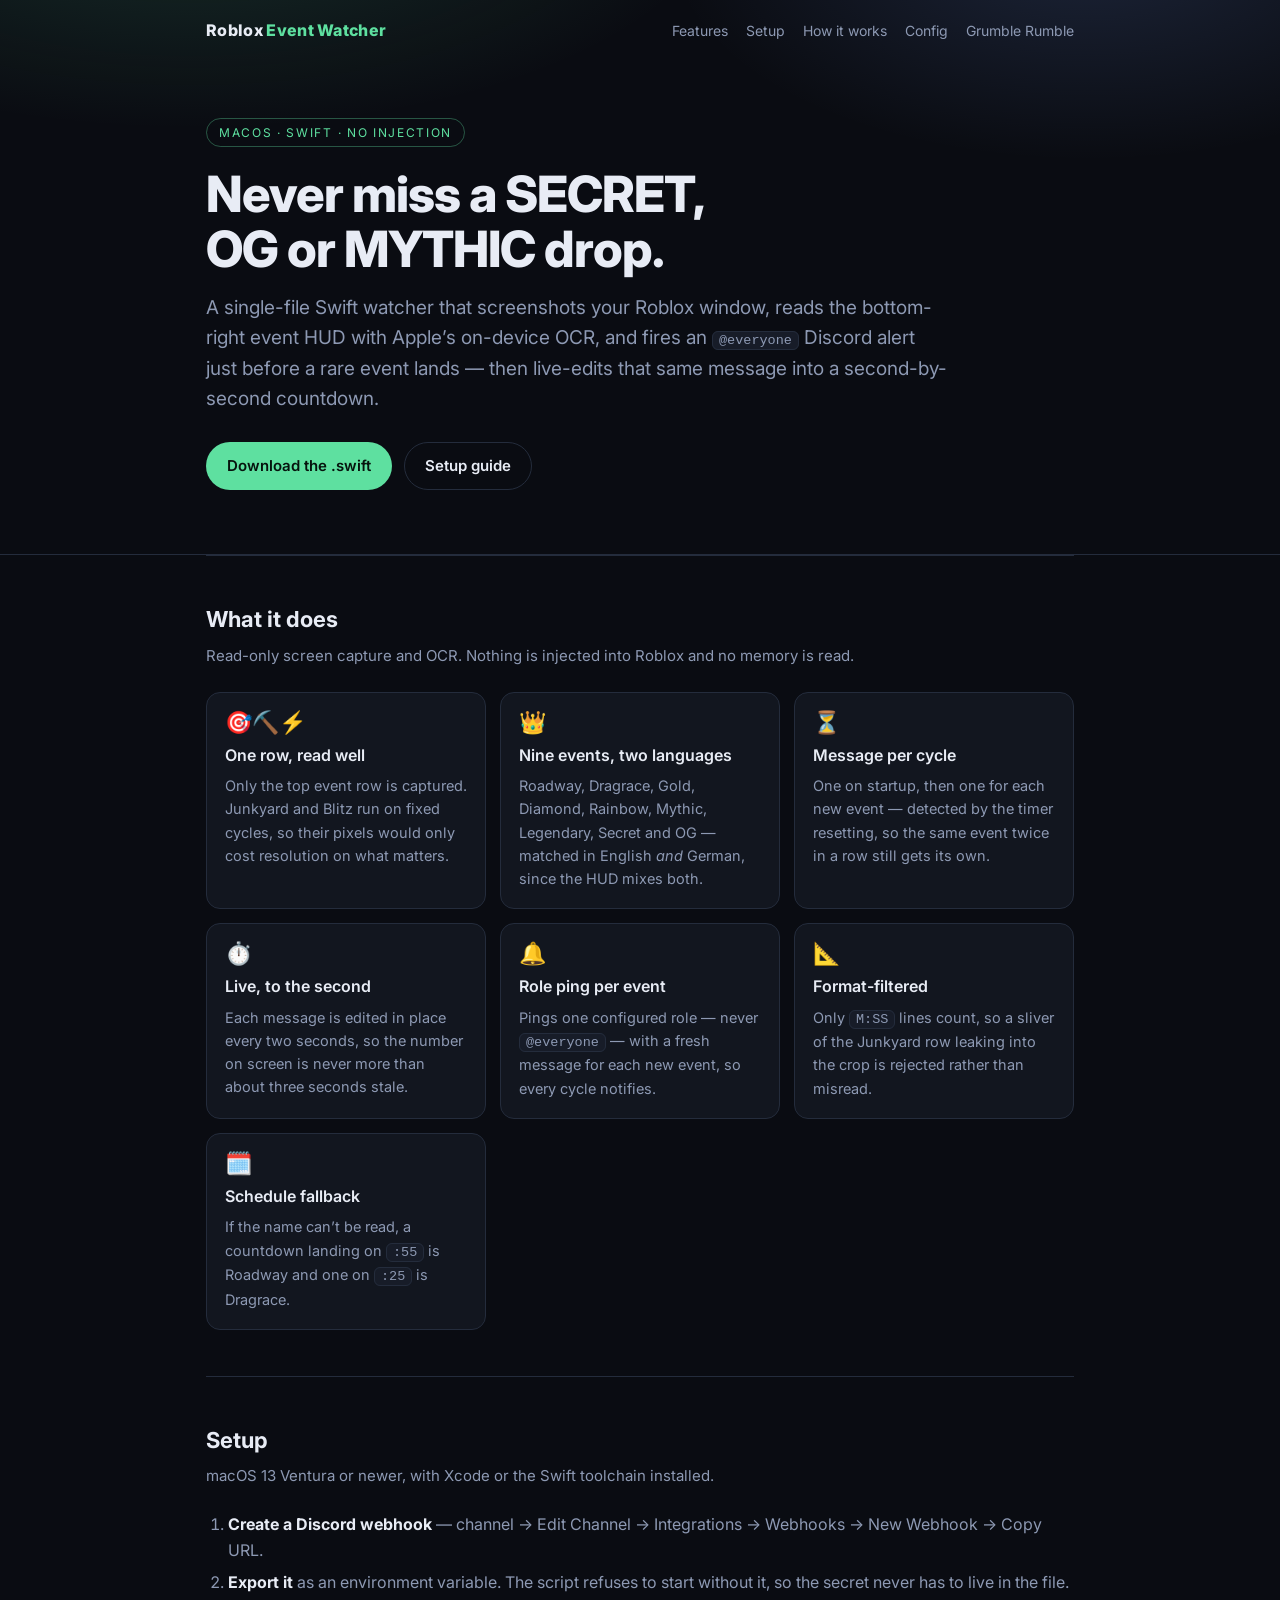
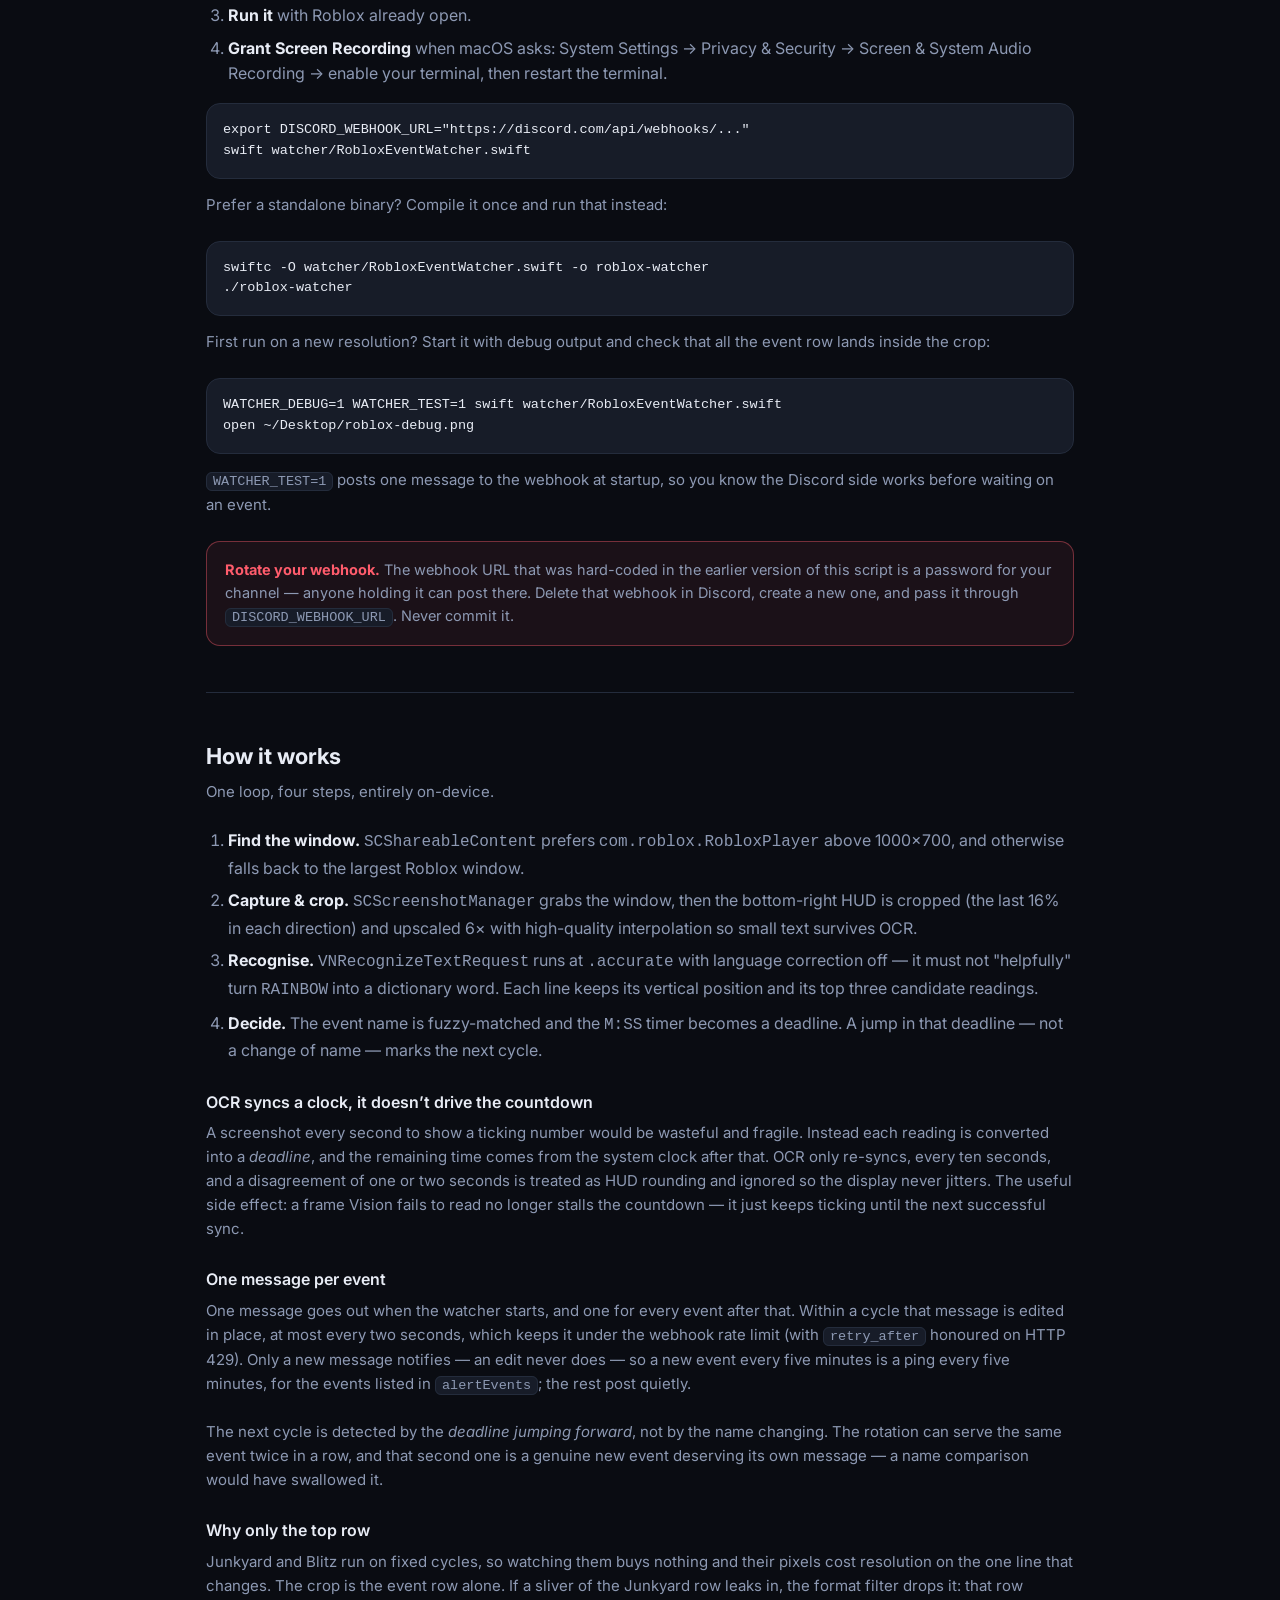
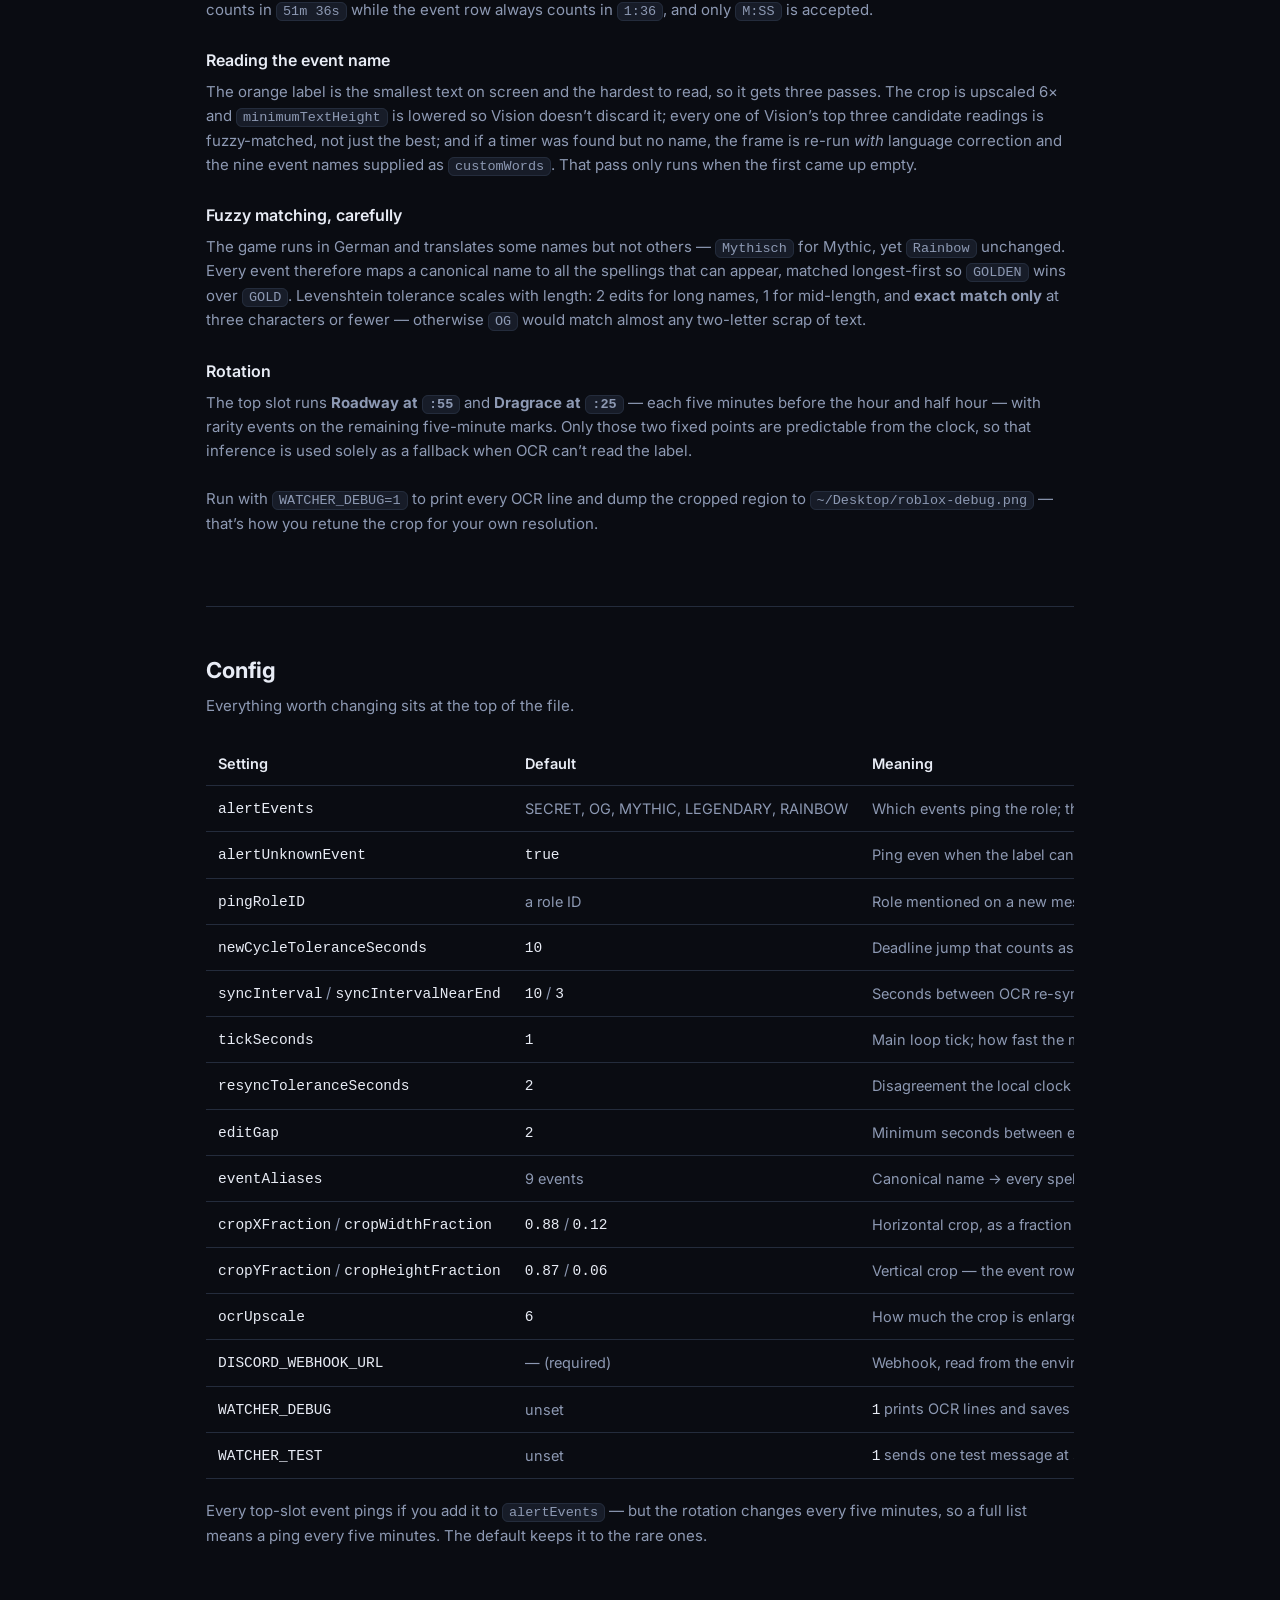
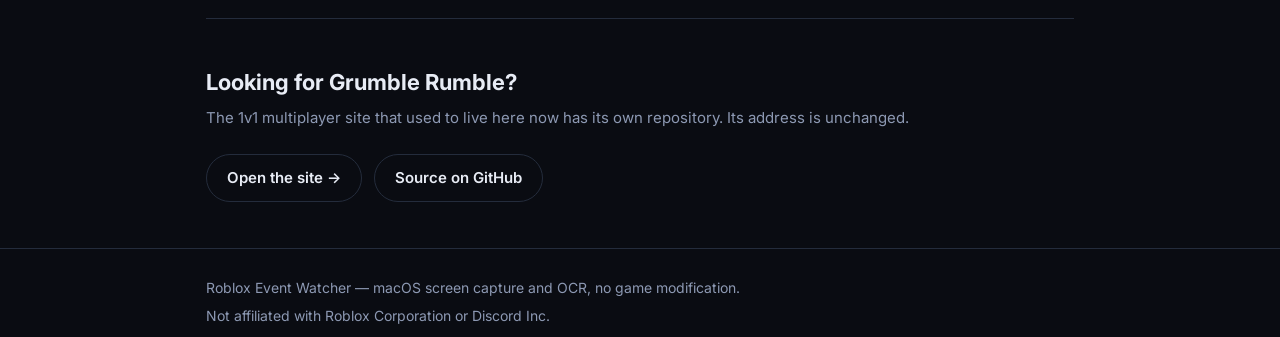
==== commit 021b3c08: "Track only the event row; one message per cycle, stacked like the HUD Junkyard and Blitz run on fixe" ====
--- a/index.html
+++ b/index.html
@@ -143,8 +143,8 @@
     <div class="grid">
       <div class="card">
         <span class="emoji">🎯⛏️⚡</span>
-        <h3>All three HUD slots</h3>
-        <p>The named rotating event on top, Junkyard in the middle, Blitz at the bottom &mdash; each tracked separately.</p>
+        <h3>One row, read well</h3>
+        <p>Only the top event row is captured. Junkyard and Blitz run on fixed cycles, so their pixels would only cost resolution on what matters.</p>
       </div>
       <div class="card">
         <span class="emoji">👑</span>
@@ -153,13 +153,13 @@
       </div>
       <div class="card">
         <span class="emoji">⏳</span>
-        <h3>Lead-time pings</h3>
-        <p>Stays quiet until the event is inside <code>alertLeadSeconds</code>, so a 45-minute timer isn&rsquo;t a 45-minute ping.</p>
+        <h3>Message per cycle</h3>
+        <p>One on startup, then one for each new event &mdash; detected by the timer resetting, so the same event twice in a row still gets its own.</p>
       </div>
       <div class="card">
         <span class="emoji">⏱️</span>
-        <h3>One message, live</h3>
-        <p>A single message is edited in place every two seconds, so the number on screen is never more than about three seconds stale.</p>
+        <h3>Live, to the second</h3>
+        <p>Each message is edited in place every two seconds, so the number on screen is never more than about three seconds stale.</p>
       </div>
       <div class="card">
         <span class="emoji">🔔</span>
@@ -168,8 +168,8 @@
       </div>
       <div class="card">
         <span class="emoji">📐</span>
-        <h3>Position-aware parsing</h3>
-        <p>Rows are matched to a learned screen position, so a row Vision misses can&rsquo;t shift the other two into the wrong slots.</p>
+        <h3>Format-filtered</h3>
+        <p>Only <code>M:SS</code> lines count, so a sliver of the Junkyard row leaking into the crop is rejected rather than misread.</p>
       </div>
       <div class="card">
         <span class="emoji">🗓️</span>
@@ -198,7 +198,7 @@
 ./roblox-watcher</pre>
 
     <p class="sub">First run on a new resolution? Start it with debug output and check that all
-      three rows land inside the crop:</p>
+      the event row lands inside the crop:</p>
 <pre>WATCHER_DEBUG=1 WATCHER_TEST=1 swift watcher/RobloxEventWatcher.swift
 open ~/Desktop/roblox-debug.png</pre>
 
@@ -227,10 +227,9 @@
         <code>.accurate</code> with language correction off &mdash; it must not "helpfully" turn
         <code>RAINBOW</code> into a dictionary word. Each line keeps its vertical position and its
         top three candidate readings.</li>
-      <li><strong>Assign and decide.</strong> Lines are sorted top-to-bottom and the three timers map
-        onto the rotating / Junkyard / Blitz slots. Once all three have been seen, their vertical
-        positions are remembered, so a later reading that misses one still assigns the rest
-        correctly. Each slot runs its own countdown independently.</li>
+      <li><strong>Decide.</strong> The event name is fuzzy-matched and the <code>M:SS</code> timer
+        becomes a deadline. A jump in that deadline &mdash; not a change of name &mdash; marks the
+        next cycle.</li>
     </ol>
 
     <h3 style="margin-top:26px">OCR syncs a clock, it doesn&rsquo;t drive the countdown</h3>
@@ -242,30 +241,24 @@
       ticking until the next successful sync.</p>
 
     <h3 style="margin-top:26px">One message per event</h3>
-    <p class="sub">Each event cycle gets its own Discord message, because only a new message
-      notifies &mdash; an edit never does. A new event every five minutes therefore means a ping
-      every five minutes. Within a cycle that one message is edited in place, at most every two
-      seconds, which keeps it under the webhook rate limit (with <code>retry_after</code> honoured
-      on HTTP 429). If the same title restarts within <code>duplicateGuardSeconds</code> it reuses
-      the existing message instead of posting a duplicate &mdash; that catches an OCR dropout
-      mid-countdown.</p>
-
-    <h3 style="margin-top:26px">Which row is which</h3>
-    <p class="sub">The two timer formats aren&rsquo;t interchangeable: the top slot always counts as
-      <code>2:21</code>, the lower two always as <code>7m 21s</code>. So the format identifies the
-      row the same way the icon beside it does &mdash; except it&rsquo;s already in the text, with no
-      image classification and nothing to misread. Exactly one <code>M:SS</code> line means that
-      line is the event, wherever it sits and however many rows were read. Junkyard and Blitz then
-      fall out by vertical order, with their learned positions covering the case where only one of
-      them is legible.</p>
-
-    <h3 style="margin-top:26px">Reading two timer formats</h3>
-    <p class="sub">The top slot counts in <code>M:SS</code> while the lower two use
-      <code>15m 14s</code>, so the parser tries unit-suffixed durations first
-      (<code>1h 05m 14s</code>, <code>45s</code>) and clock form second
-      (<code>0:14</code>, <code>1:02:03</code>). Common OCR slips &mdash; <code>O</code> for
-      <code>0</code>, <code>I</code>/<code>l</code> for <code>1</code> &mdash; are repaired before
-      matching.</p>
+    <p class="sub">One message goes out when the watcher starts, and one for every event after
+      that. Within a cycle that message is edited in place, at most every two seconds, which keeps
+      it under the webhook rate limit (with <code>retry_after</code> honoured on HTTP 429). Only a
+      new message notifies &mdash; an edit never does &mdash; so a new event every five minutes is
+      a ping every five minutes, for the events listed in <code>alertEvents</code>; the rest post
+      quietly.</p>
+
+    <p class="sub">The next cycle is detected by the <em>deadline jumping forward</em>, not by the
+      name changing. The rotation can serve the same event twice in a row, and that second one is a
+      genuine new event deserving its own message &mdash; a name comparison would have swallowed
+      it.</p>
+
+    <h3 style="margin-top:26px">Why only the top row</h3>
+    <p class="sub">Junkyard and Blitz run on fixed cycles, so watching them buys nothing and their
+      pixels cost resolution on the one line that changes. The crop is the event row alone. If a
+      sliver of the Junkyard row leaks in, the format filter drops it: that row counts in
+      <code>51m 36s</code> while the event row always counts in <code>1:36</code>, and only
+      <code>M:SS</code> is accepted.</p>
 
     <h3 style="margin-top:26px">Reading the event name</h3>
     <p class="sub">The orange label is the smallest text on screen and the hardest to read, so it
@@ -273,8 +266,7 @@
       so Vision doesn&rsquo;t discard it; every one of Vision&rsquo;s top three candidate readings is
       fuzzy-matched, not just the best; and if a timer was found but no name, the frame is re-run
       <em>with</em> language correction and the nine event names supplied as
-      <code>customWords</code>. That second pass is restricted to the top row, so Junkyard and Blitz
-      can&rsquo;t produce a false match.</p>
+      <code>customWords</code>. That pass only runs when the first came up empty.</p>
 
     <h3 style="margin-top:26px">Fuzzy matching, carefully</h3>
     <p class="sub">The game runs in German and translates some names but not others &mdash;
@@ -302,22 +294,17 @@
     <p class="sub">Everything worth changing sits at the top of the file.</p>
     <table>
       <tr><th>Setting</th><th>Default</th><th>Meaning</th></tr>
-      <tr><td><code>alertEvents</code></td><td>SECRET, OG, MYTHIC, LEGENDARY, RAINBOW</td><td>Which top-slot events actually ping</td></tr>
-      <tr><td><code>alertLeadSeconds</code></td><td><code>300</code></td><td>How early the ping goes out</td></tr>
-      <tr><td><code>alertUnknownRotating</code></td><td><code>true</code></td><td>Ping even when the label can&rsquo;t be read</td></tr>
+      <tr><td><code>alertEvents</code></td><td>SECRET, OG, MYTHIC, LEGENDARY, RAINBOW</td><td>Which events ping the role; the rest post silently</td></tr>
+      <tr><td><code>alertUnknownEvent</code></td><td><code>true</code></td><td>Ping even when the label can&rsquo;t be read</td></tr>
       <tr><td><code>pingRoleID</code></td><td>a role ID</td><td>Role mentioned on a new message; empty = no ping</td></tr>
-      <tr><td><code>duplicateGuardSeconds</code></td><td><code>45</code></td><td>Window in which the same title reuses its message</td></tr>
-      <tr><td><code>syncCheckInterval</code></td><td><code>10</code></td><td>Seconds between OCR re-syncs while counting down</td></tr>
+      <tr><td><code>newCycleToleranceSeconds</code></td><td><code>10</code></td><td>Deadline jump that counts as the next event</td></tr>
+      <tr><td><code>syncInterval</code> / <code>syncIntervalNearEnd</code></td><td><code>10</code> / <code>3</code></td><td>Seconds between OCR re-syncs, normally and near zero</td></tr>
       <tr><td><code>tickSeconds</code></td><td><code>1</code></td><td>Main loop tick; how fast the message is refreshed</td></tr>
       <tr><td><code>resyncToleranceSeconds</code></td><td><code>2</code></td><td>Disagreement the local clock is allowed before OCR wins</td></tr>
-      <tr><td><code>countdownEditGap</code></td><td><code>2</code></td><td>Minimum seconds between edits of that message</td></tr>
-      <tr><td><code>alertJunkyard</code> / <code>alertBlitz</code></td><td><code>false</code></td><td>Ping for the two lower slots too</td></tr>
+      <tr><td><code>editGap</code></td><td><code>2</code></td><td>Minimum seconds between edits of that message</td></tr>
       <tr><td><code>eventAliases</code></td><td>9 events</td><td>Canonical name &rarr; every spelling the HUD may show</td></tr>
-      <tr><td><code>idleCheckInterval</code></td><td><code>25</code></td><td>Seconds between checks when nothing is close</td></tr>
-      <tr><td><code>activeCheckInterval</code></td><td><code>5</code></td><td>Seconds between checks as an alert approaches</td></tr>
-      <tr><td><code>urgentCheckInterval</code></td><td><code>1</code></td><td>Seconds between checks while a countdown runs</td></tr>
-      <tr><td><code>cropXFraction</code> / <code>cropWidthFraction</code></td><td><code>0.84</code> / <code>0.16</code></td><td>Horizontal crop, as a fraction of window width</td></tr>
-      <tr><td><code>cropYFraction</code> / <code>cropHeightFraction</code></td><td><code>0.84</code> / <code>0.16</code></td><td>Vertical crop, as a fraction of window height</td></tr>
+      <tr><td><code>cropXFraction</code> / <code>cropWidthFraction</code></td><td><code>0.88</code> / <code>0.12</code></td><td>Horizontal crop, as a fraction of window width</td></tr>
+      <tr><td><code>cropYFraction</code> / <code>cropHeightFraction</code></td><td><code>0.87</code> / <code>0.06</code></td><td>Vertical crop &mdash; the event row only</td></tr>
       <tr><td><code>ocrUpscale</code></td><td><code>6</code></td><td>How much the crop is enlarged before OCR</td></tr>
       <tr><td><code>DISCORD_WEBHOOK_URL</code></td><td>&mdash; (required)</td><td>Webhook, read from the environment</td></tr>
       <tr><td><code>WATCHER_DEBUG</code></td><td>unset</td><td><code>1</code> prints OCR lines and saves the crop</td></tr>
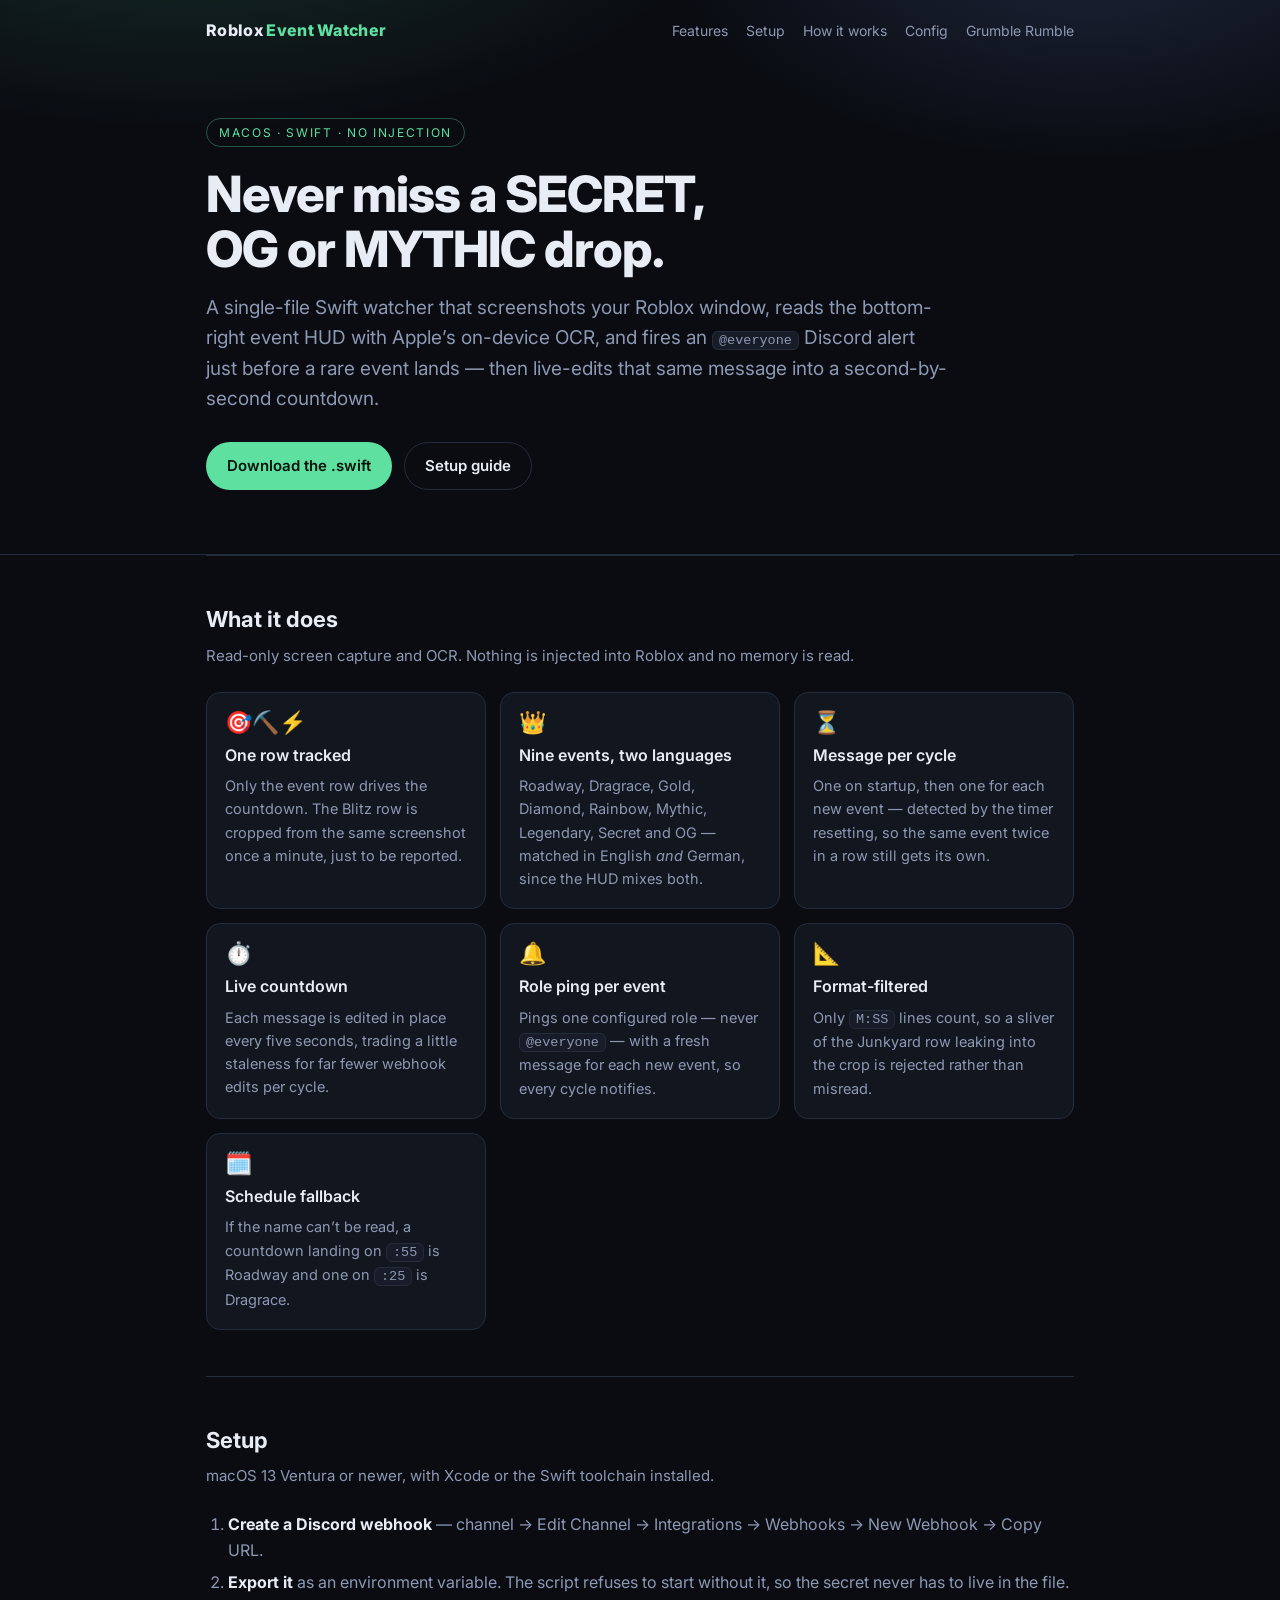
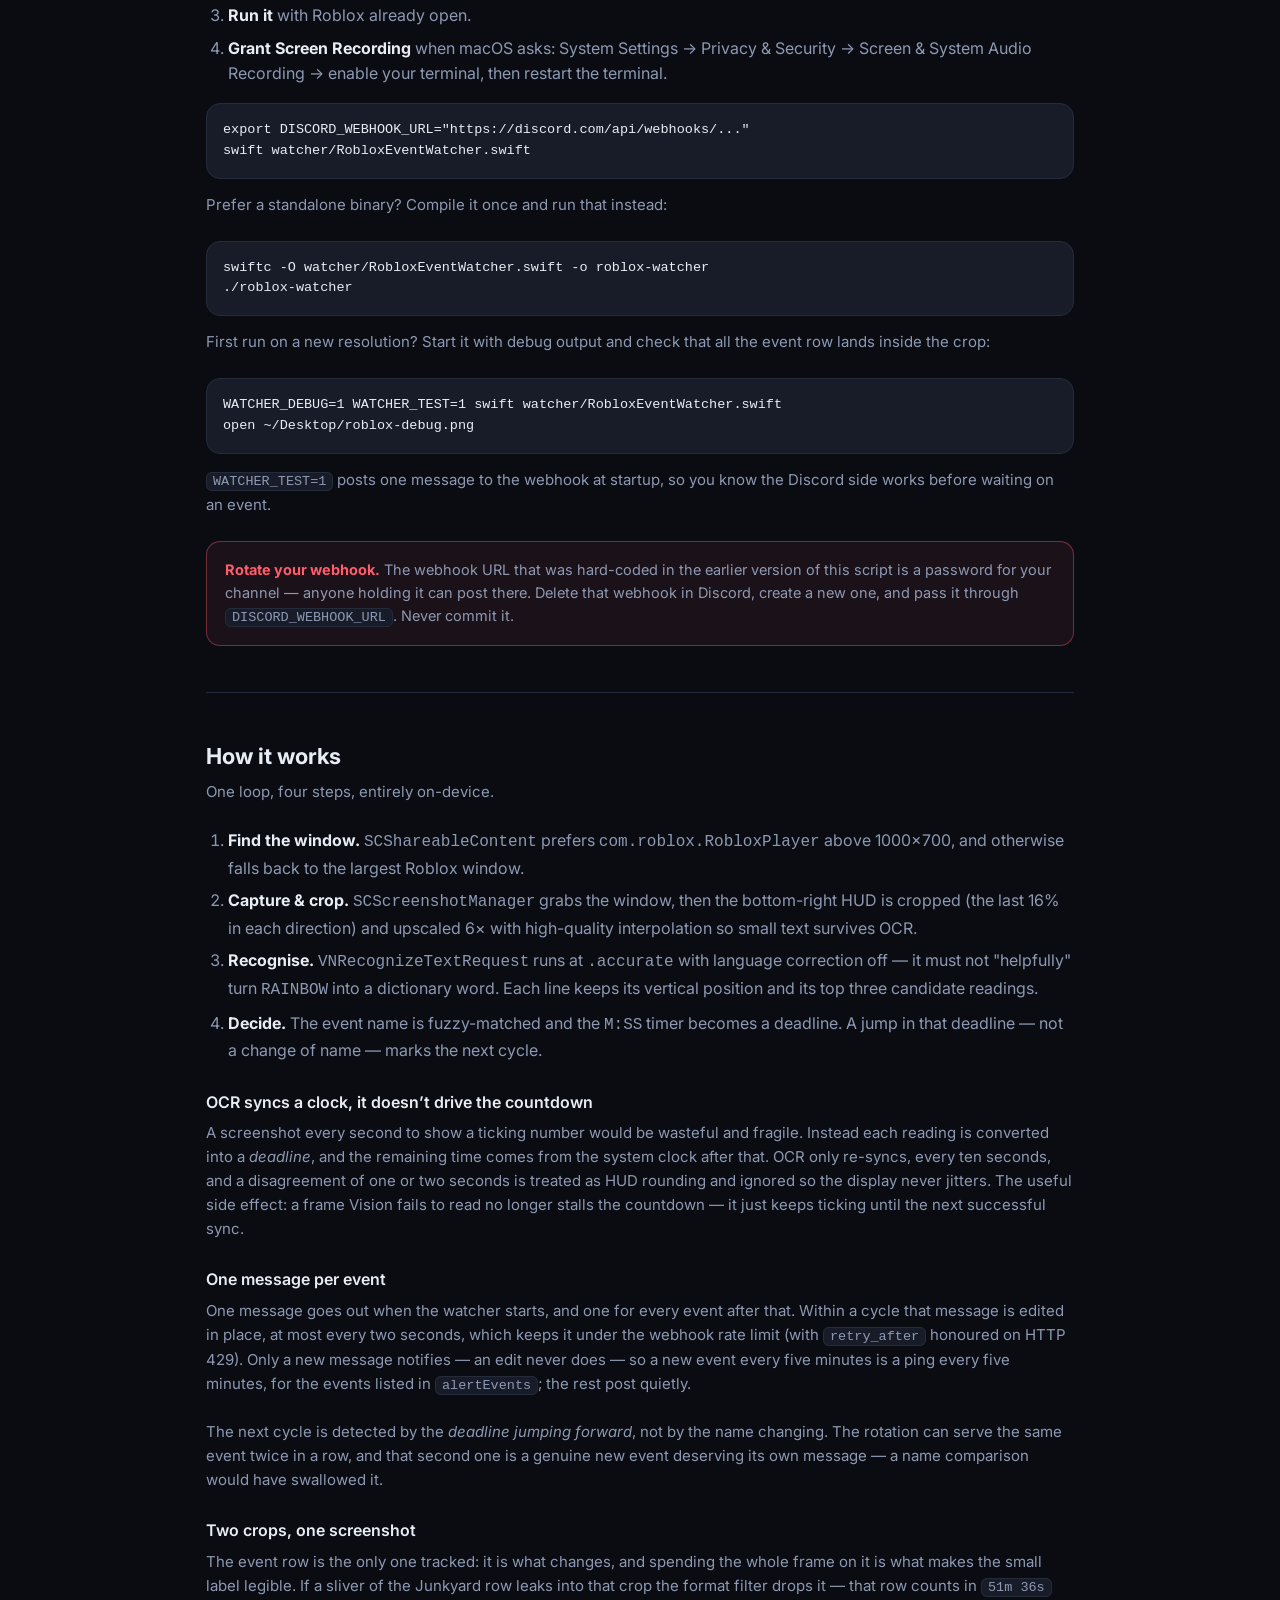
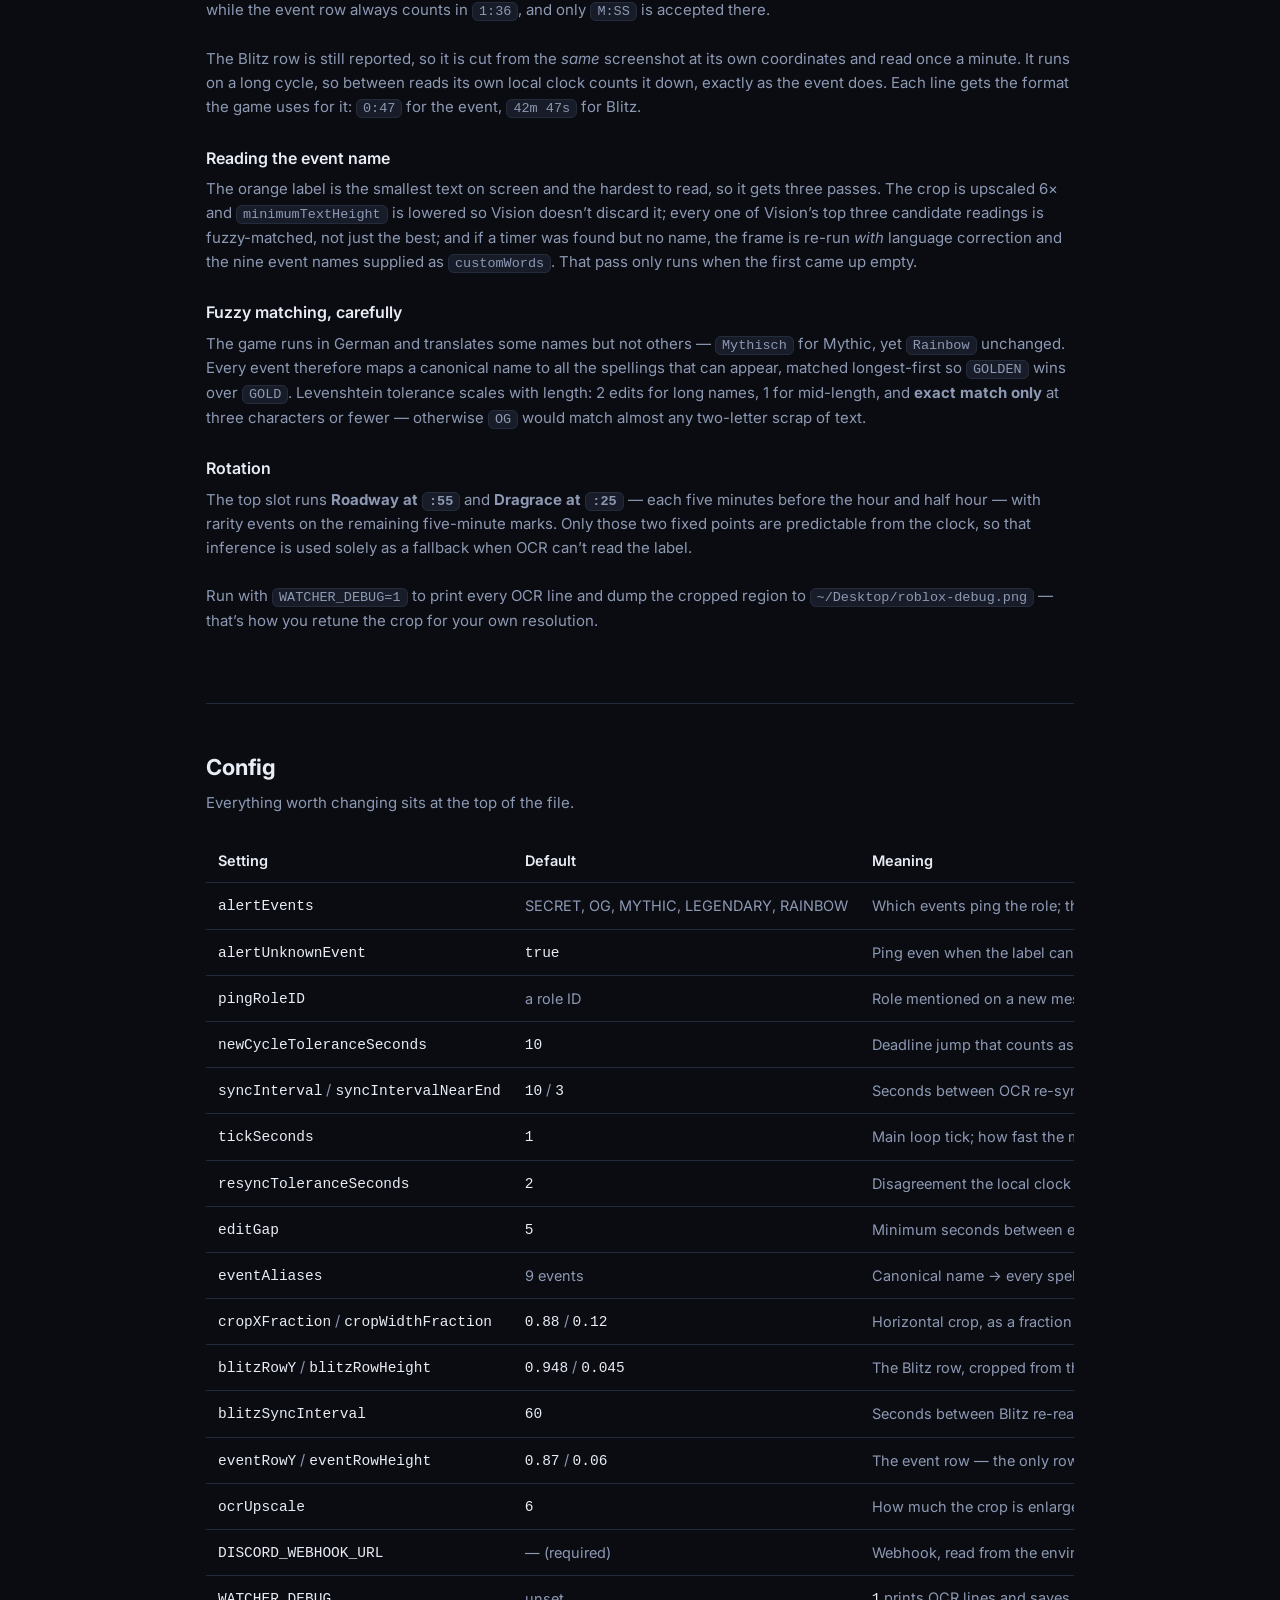
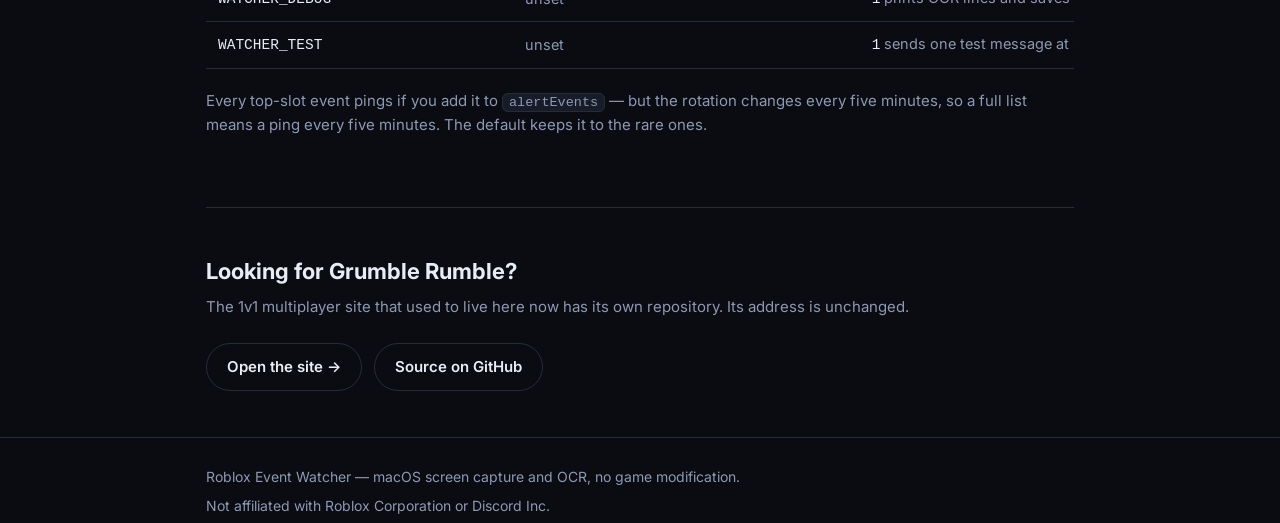
==== commit 115aeff8: "Slow edits to 5s, report the weather trait, restore the schedule fallback The countdown now refreshe" ====
--- a/index.html
+++ b/index.html
@@ -143,8 +143,8 @@
     <div class="grid">
       <div class="card">
         <span class="emoji">🎯⛏️⚡</span>
-        <h3>One row, read well</h3>
-        <p>Only the top event row is captured. Junkyard and Blitz run on fixed cycles, so their pixels would only cost resolution on what matters.</p>
+        <h3>One row tracked</h3>
+        <p>Only the event row drives the countdown. The Blitz row is cropped from the same screenshot once a minute, just to be reported.</p>
       </div>
       <div class="card">
         <span class="emoji">👑</span>
@@ -158,8 +158,8 @@
       </div>
       <div class="card">
         <span class="emoji">⏱️</span>
-        <h3>Live, to the second</h3>
-        <p>Each message is edited in place every two seconds, so the number on screen is never more than about three seconds stale.</p>
+        <h3>Live countdown</h3>
+        <p>Each message is edited in place every five seconds, trading a little staleness for far fewer webhook edits per cycle.</p>
       </div>
       <div class="card">
         <span class="emoji">🔔</span>
@@ -253,12 +253,16 @@
       genuine new event deserving its own message &mdash; a name comparison would have swallowed
       it.</p>
 
-    <h3 style="margin-top:26px">Why only the top row</h3>
-    <p class="sub">Junkyard and Blitz run on fixed cycles, so watching them buys nothing and their
-      pixels cost resolution on the one line that changes. The crop is the event row alone. If a
-      sliver of the Junkyard row leaks in, the format filter drops it: that row counts in
+    <h3 style="margin-top:26px">Two crops, one screenshot</h3>
+    <p class="sub">The event row is the only one tracked: it is what changes, and spending the
+      whole frame on it is what makes the small label legible. If a sliver of the Junkyard row
+      leaks into that crop the format filter drops it &mdash; that row counts in
       <code>51m 36s</code> while the event row always counts in <code>1:36</code>, and only
-      <code>M:SS</code> is accepted.</p>
+      <code>M:SS</code> is accepted there.</p>
+    <p class="sub">The Blitz row is still reported, so it is cut from the <em>same</em> screenshot
+      at its own coordinates and read once a minute. It runs on a long cycle, so between reads its
+      own local clock counts it down, exactly as the event does. Each line gets the format the game
+      uses for it: <code>0:47</code> for the event, <code>42m 47s</code> for Blitz.</p>
 
     <h3 style="margin-top:26px">Reading the event name</h3>
     <p class="sub">The orange label is the smallest text on screen and the hardest to read, so it
@@ -301,10 +305,12 @@
       <tr><td><code>syncInterval</code> / <code>syncIntervalNearEnd</code></td><td><code>10</code> / <code>3</code></td><td>Seconds between OCR re-syncs, normally and near zero</td></tr>
       <tr><td><code>tickSeconds</code></td><td><code>1</code></td><td>Main loop tick; how fast the message is refreshed</td></tr>
       <tr><td><code>resyncToleranceSeconds</code></td><td><code>2</code></td><td>Disagreement the local clock is allowed before OCR wins</td></tr>
-      <tr><td><code>editGap</code></td><td><code>2</code></td><td>Minimum seconds between edits of that message</td></tr>
+      <tr><td><code>editGap</code></td><td><code>5</code></td><td>Minimum seconds between edits; the display lags by up to this</td></tr>
       <tr><td><code>eventAliases</code></td><td>9 events</td><td>Canonical name &rarr; every spelling the HUD may show</td></tr>
       <tr><td><code>cropXFraction</code> / <code>cropWidthFraction</code></td><td><code>0.88</code> / <code>0.12</code></td><td>Horizontal crop, as a fraction of window width</td></tr>
-      <tr><td><code>cropYFraction</code> / <code>cropHeightFraction</code></td><td><code>0.87</code> / <code>0.06</code></td><td>Vertical crop &mdash; the event row only</td></tr>
+      <tr><td><code>blitzRowY</code> / <code>blitzRowHeight</code></td><td><code>0.948</code> / <code>0.045</code></td><td>The Blitz row, cropped from the same screenshot</td></tr>
+      <tr><td><code>blitzSyncInterval</code></td><td><code>60</code></td><td>Seconds between Blitz re-reads</td></tr>
+      <tr><td><code>eventRowY</code> / <code>eventRowHeight</code></td><td><code>0.87</code> / <code>0.06</code></td><td>The event row &mdash; the only row that is tracked</td></tr>
       <tr><td><code>ocrUpscale</code></td><td><code>6</code></td><td>How much the crop is enlarged before OCR</td></tr>
       <tr><td><code>DISCORD_WEBHOOK_URL</code></td><td>&mdash; (required)</td><td>Webhook, read from the environment</td></tr>
       <tr><td><code>WATCHER_DEBUG</code></td><td>unset</td><td><code>1</code> prints OCR lines and saves the crop</td></tr>
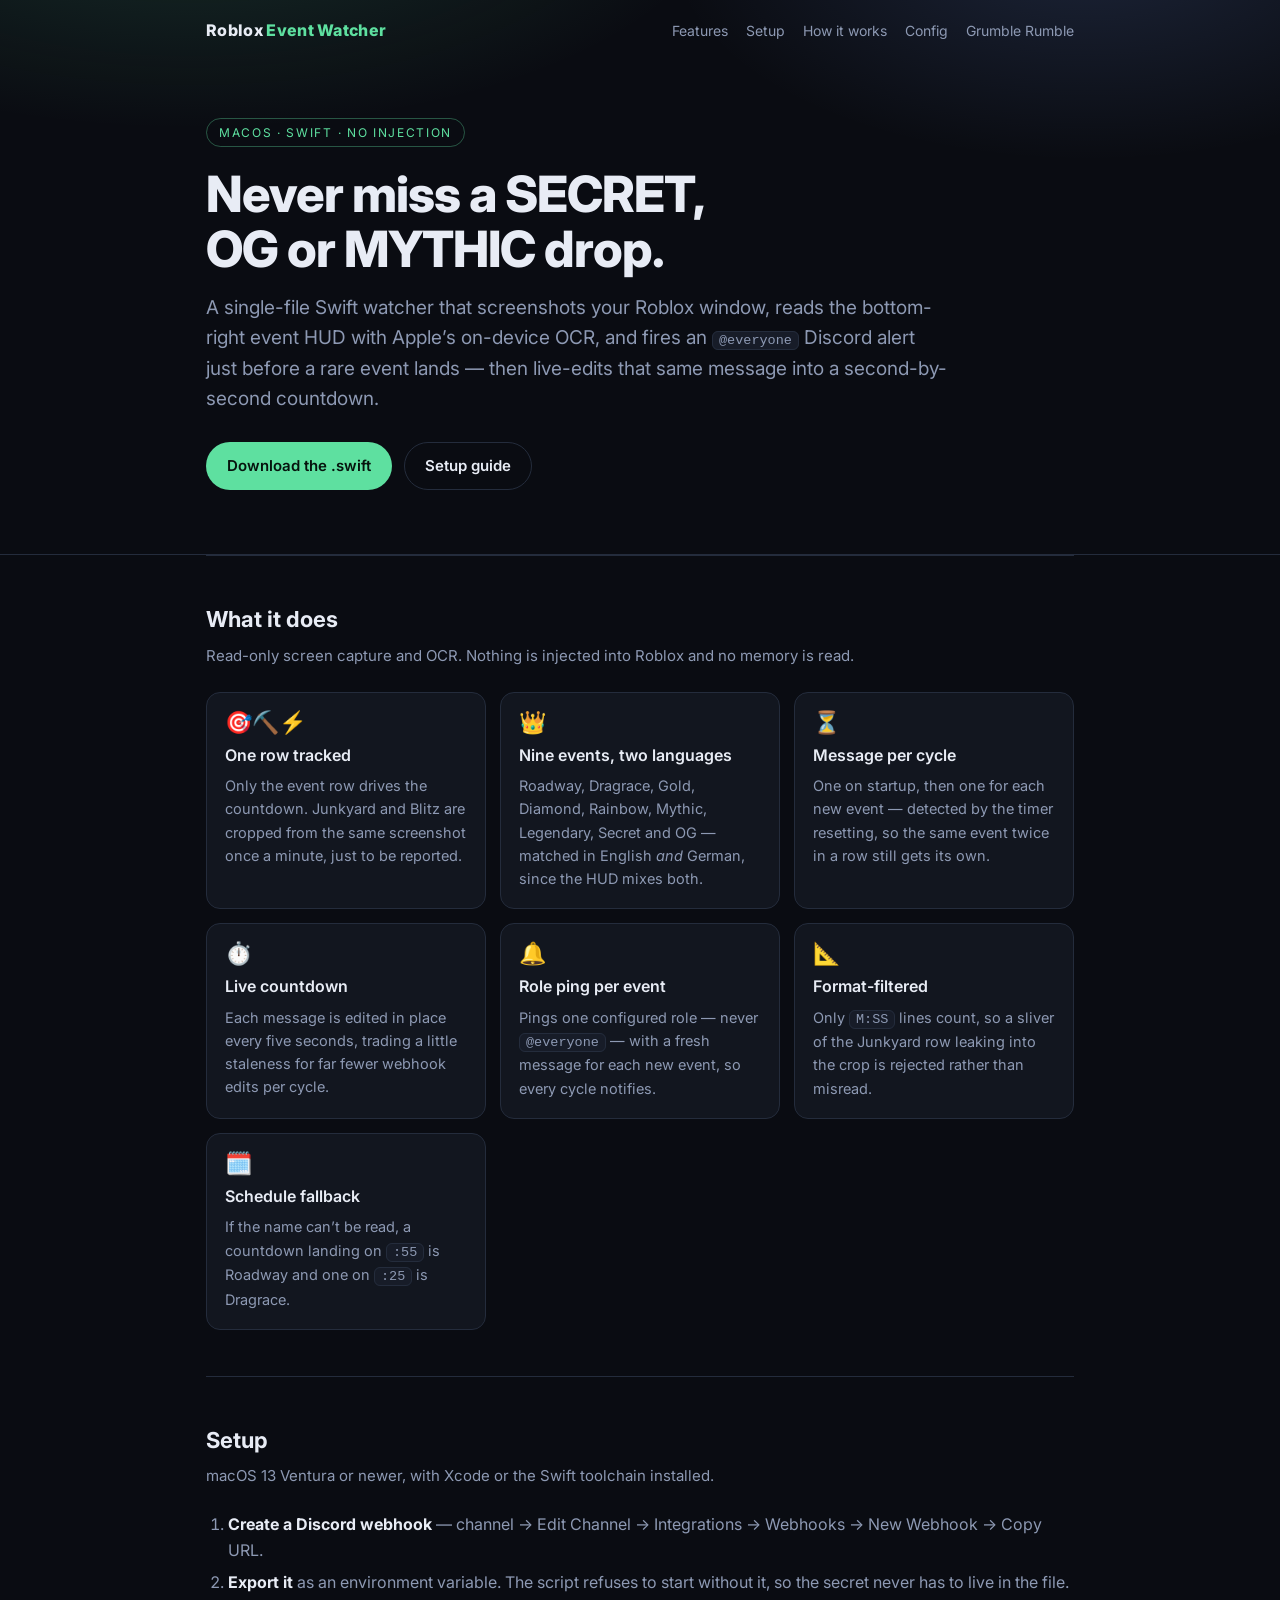
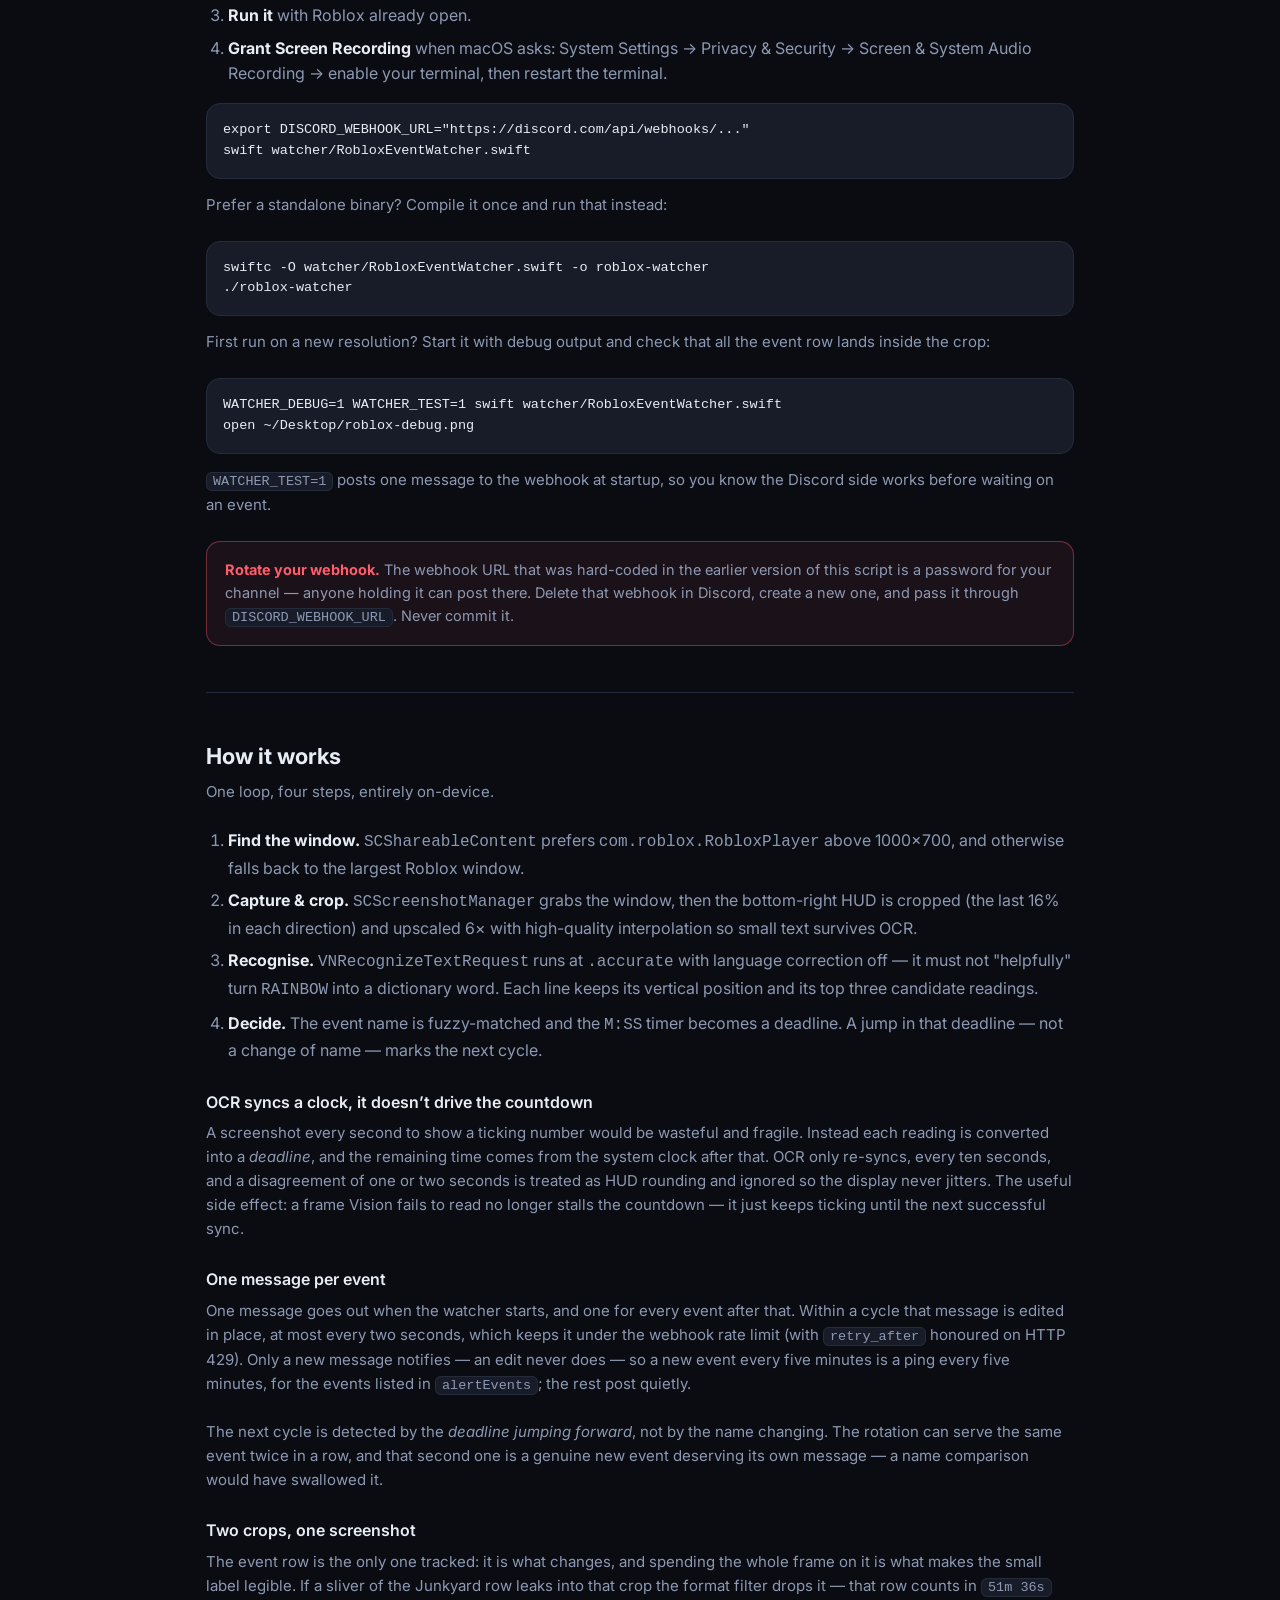
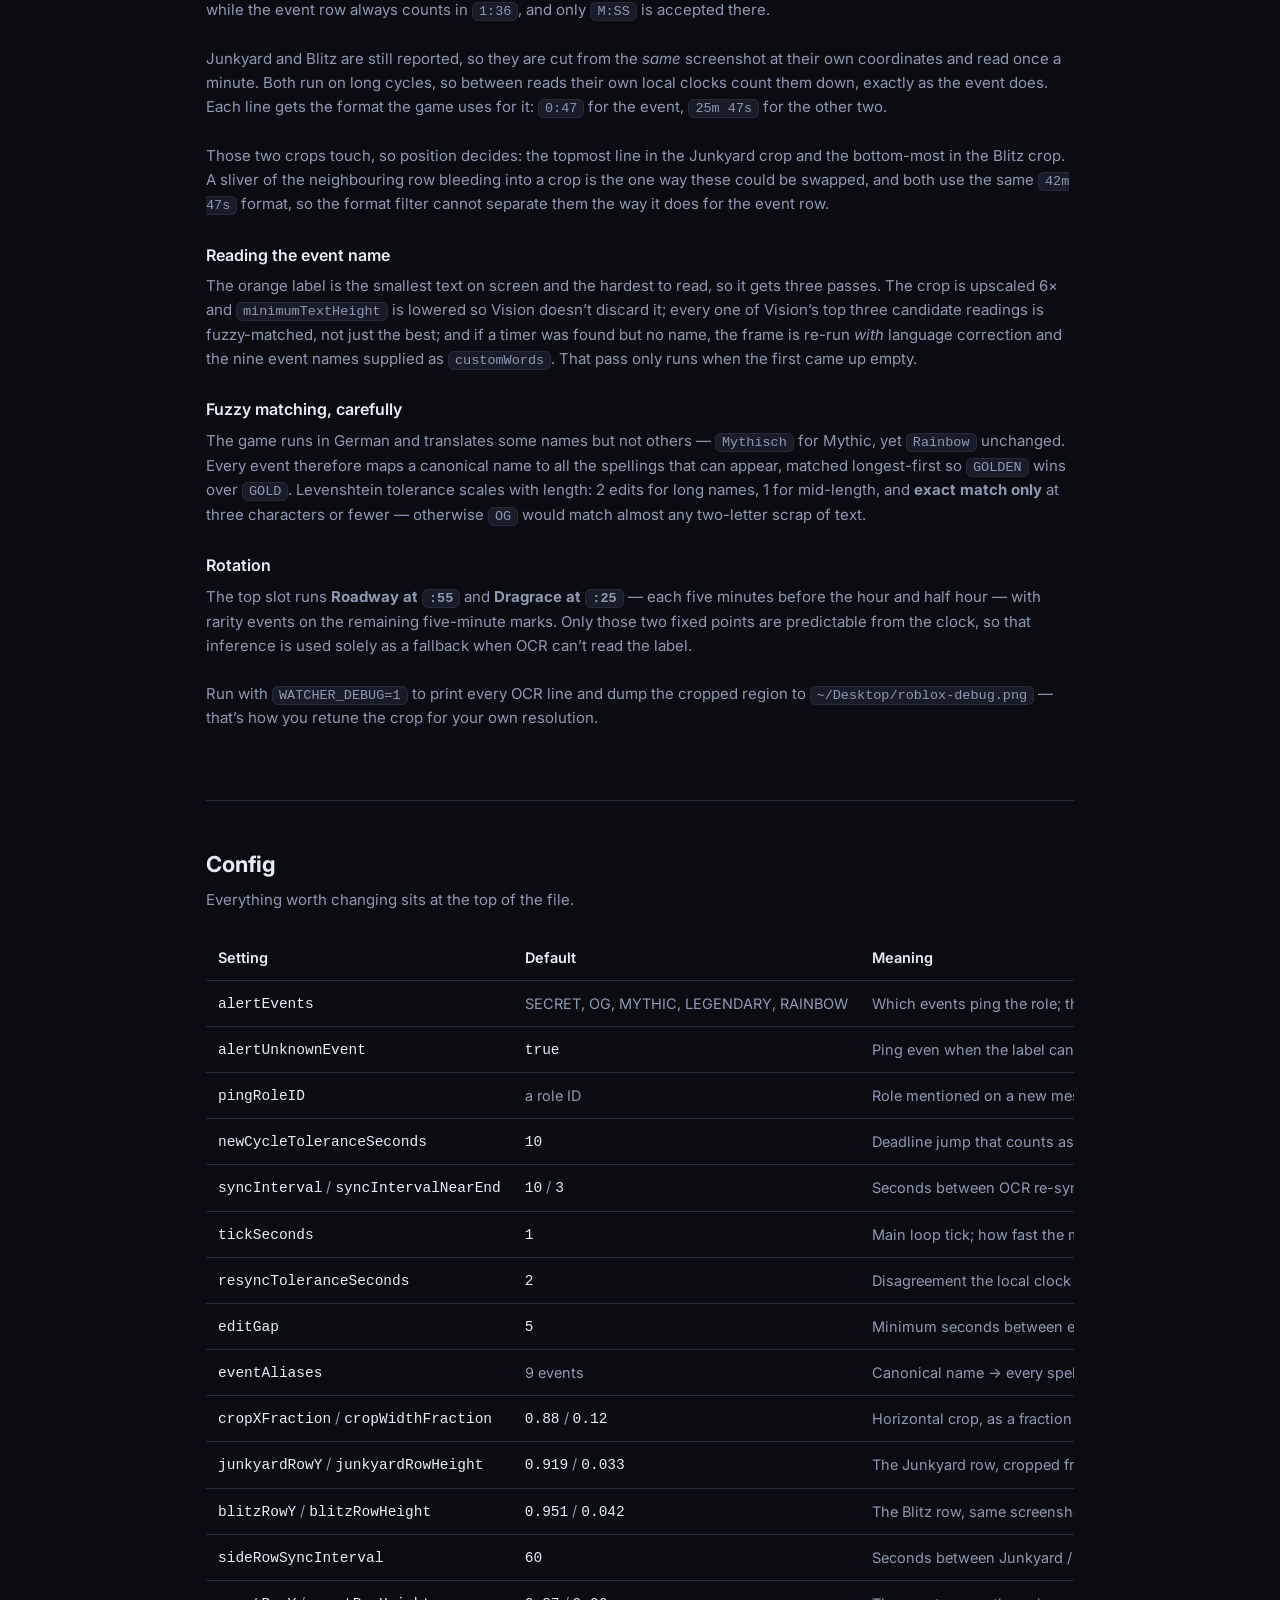
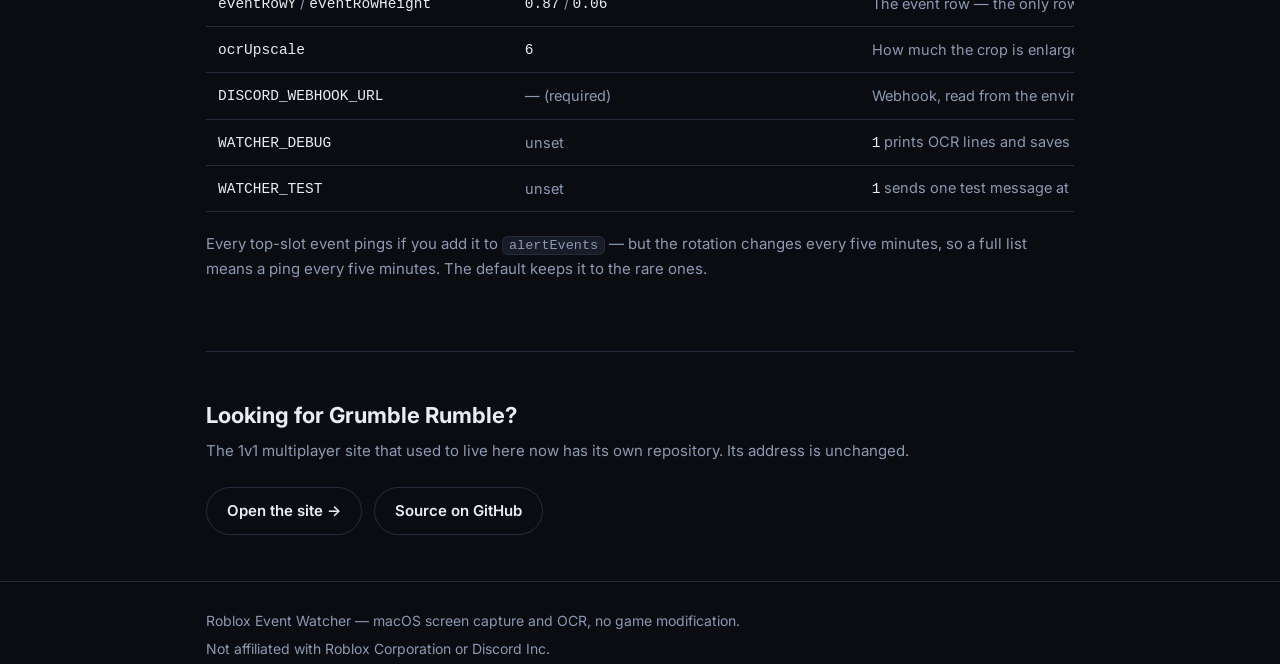
==== commit 17c4c058: "Report Junkyard alongside the weather trait Same mechanism as Blitz: cut from the same screenshot at" ====
--- a/index.html
+++ b/index.html
@@ -144,7 +144,7 @@
       <div class="card">
         <span class="emoji">🎯⛏️⚡</span>
         <h3>One row tracked</h3>
-        <p>Only the event row drives the countdown. The Blitz row is cropped from the same screenshot once a minute, just to be reported.</p>
+        <p>Only the event row drives the countdown. Junkyard and Blitz are cropped from the same screenshot once a minute, just to be reported.</p>
       </div>
       <div class="card">
         <span class="emoji">👑</span>
@@ -259,10 +259,15 @@
       leaks into that crop the format filter drops it &mdash; that row counts in
       <code>51m 36s</code> while the event row always counts in <code>1:36</code>, and only
       <code>M:SS</code> is accepted there.</p>
-    <p class="sub">The Blitz row is still reported, so it is cut from the <em>same</em> screenshot
-      at its own coordinates and read once a minute. It runs on a long cycle, so between reads its
-      own local clock counts it down, exactly as the event does. Each line gets the format the game
-      uses for it: <code>0:47</code> for the event, <code>42m 47s</code> for Blitz.</p>
+    <p class="sub">Junkyard and Blitz are still reported, so they are cut from the <em>same</em>
+      screenshot at their own coordinates and read once a minute. Both run on long cycles, so
+      between reads their own local clocks count them down, exactly as the event does. Each line
+      gets the format the game uses for it: <code>0:47</code> for the event, <code>25m 47s</code>
+      for the other two.</p>
+    <p class="sub">Those two crops touch, so position decides: the topmost line in the Junkyard crop
+      and the bottom-most in the Blitz crop. A sliver of the neighbouring row bleeding into a crop
+      is the one way these could be swapped, and both use the same <code>42m 47s</code> format, so
+      the format filter cannot separate them the way it does for the event row.</p>
 
     <h3 style="margin-top:26px">Reading the event name</h3>
     <p class="sub">The orange label is the smallest text on screen and the hardest to read, so it
@@ -308,8 +313,9 @@
       <tr><td><code>editGap</code></td><td><code>5</code></td><td>Minimum seconds between edits; the display lags by up to this</td></tr>
       <tr><td><code>eventAliases</code></td><td>9 events</td><td>Canonical name &rarr; every spelling the HUD may show</td></tr>
       <tr><td><code>cropXFraction</code> / <code>cropWidthFraction</code></td><td><code>0.88</code> / <code>0.12</code></td><td>Horizontal crop, as a fraction of window width</td></tr>
-      <tr><td><code>blitzRowY</code> / <code>blitzRowHeight</code></td><td><code>0.948</code> / <code>0.045</code></td><td>The Blitz row, cropped from the same screenshot</td></tr>
-      <tr><td><code>blitzSyncInterval</code></td><td><code>60</code></td><td>Seconds between Blitz re-reads</td></tr>
+      <tr><td><code>junkyardRowY</code> / <code>junkyardRowHeight</code></td><td><code>0.919</code> / <code>0.033</code></td><td>The Junkyard row, cropped from the same screenshot</td></tr>
+      <tr><td><code>blitzRowY</code> / <code>blitzRowHeight</code></td><td><code>0.951</code> / <code>0.042</code></td><td>The Blitz row, same screenshot again</td></tr>
+      <tr><td><code>sideRowSyncInterval</code></td><td><code>60</code></td><td>Seconds between Junkyard / Blitz re-reads</td></tr>
       <tr><td><code>eventRowY</code> / <code>eventRowHeight</code></td><td><code>0.87</code> / <code>0.06</code></td><td>The event row &mdash; the only row that is tracked</td></tr>
       <tr><td><code>ocrUpscale</code></td><td><code>6</code></td><td>How much the crop is enlarged before OCR</td></tr>
       <tr><td><code>DISCORD_WEBHOOK_URL</code></td><td>&mdash; (required)</td><td>Webhook, read from the environment</td></tr>
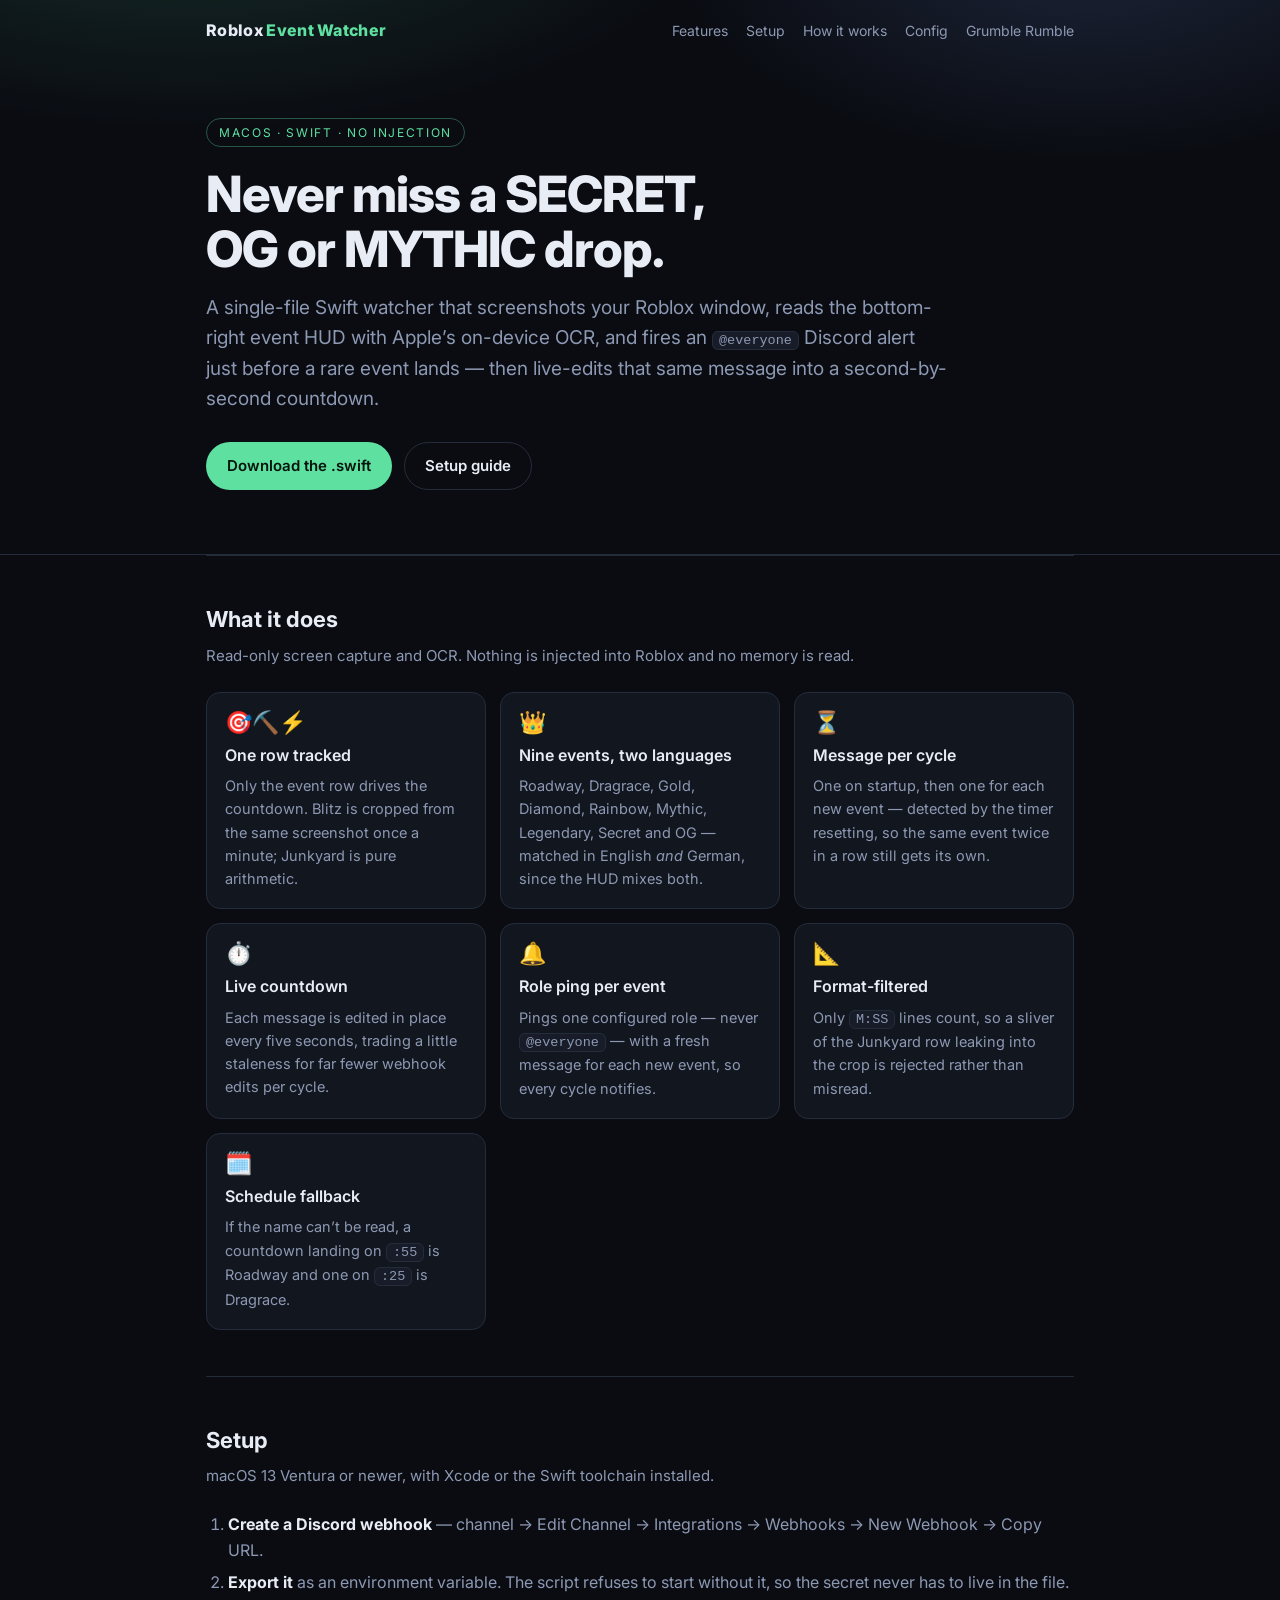
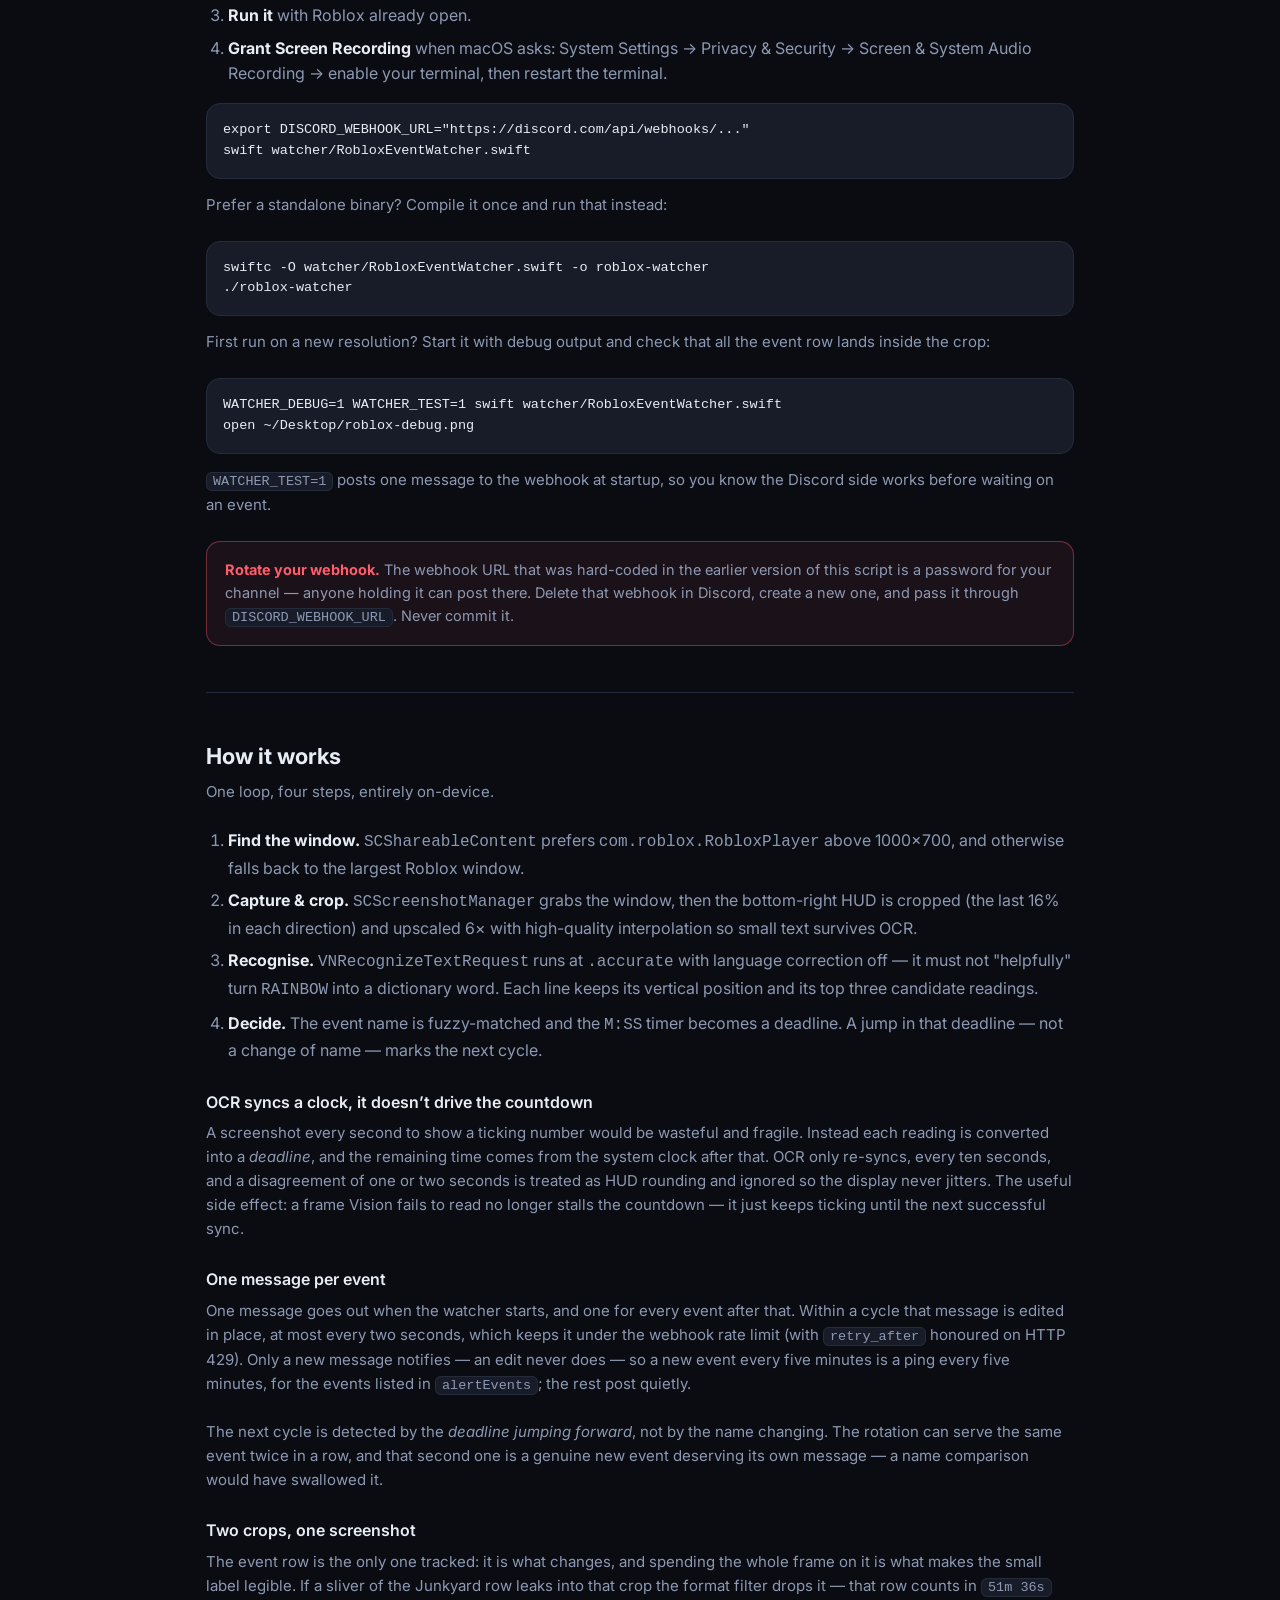
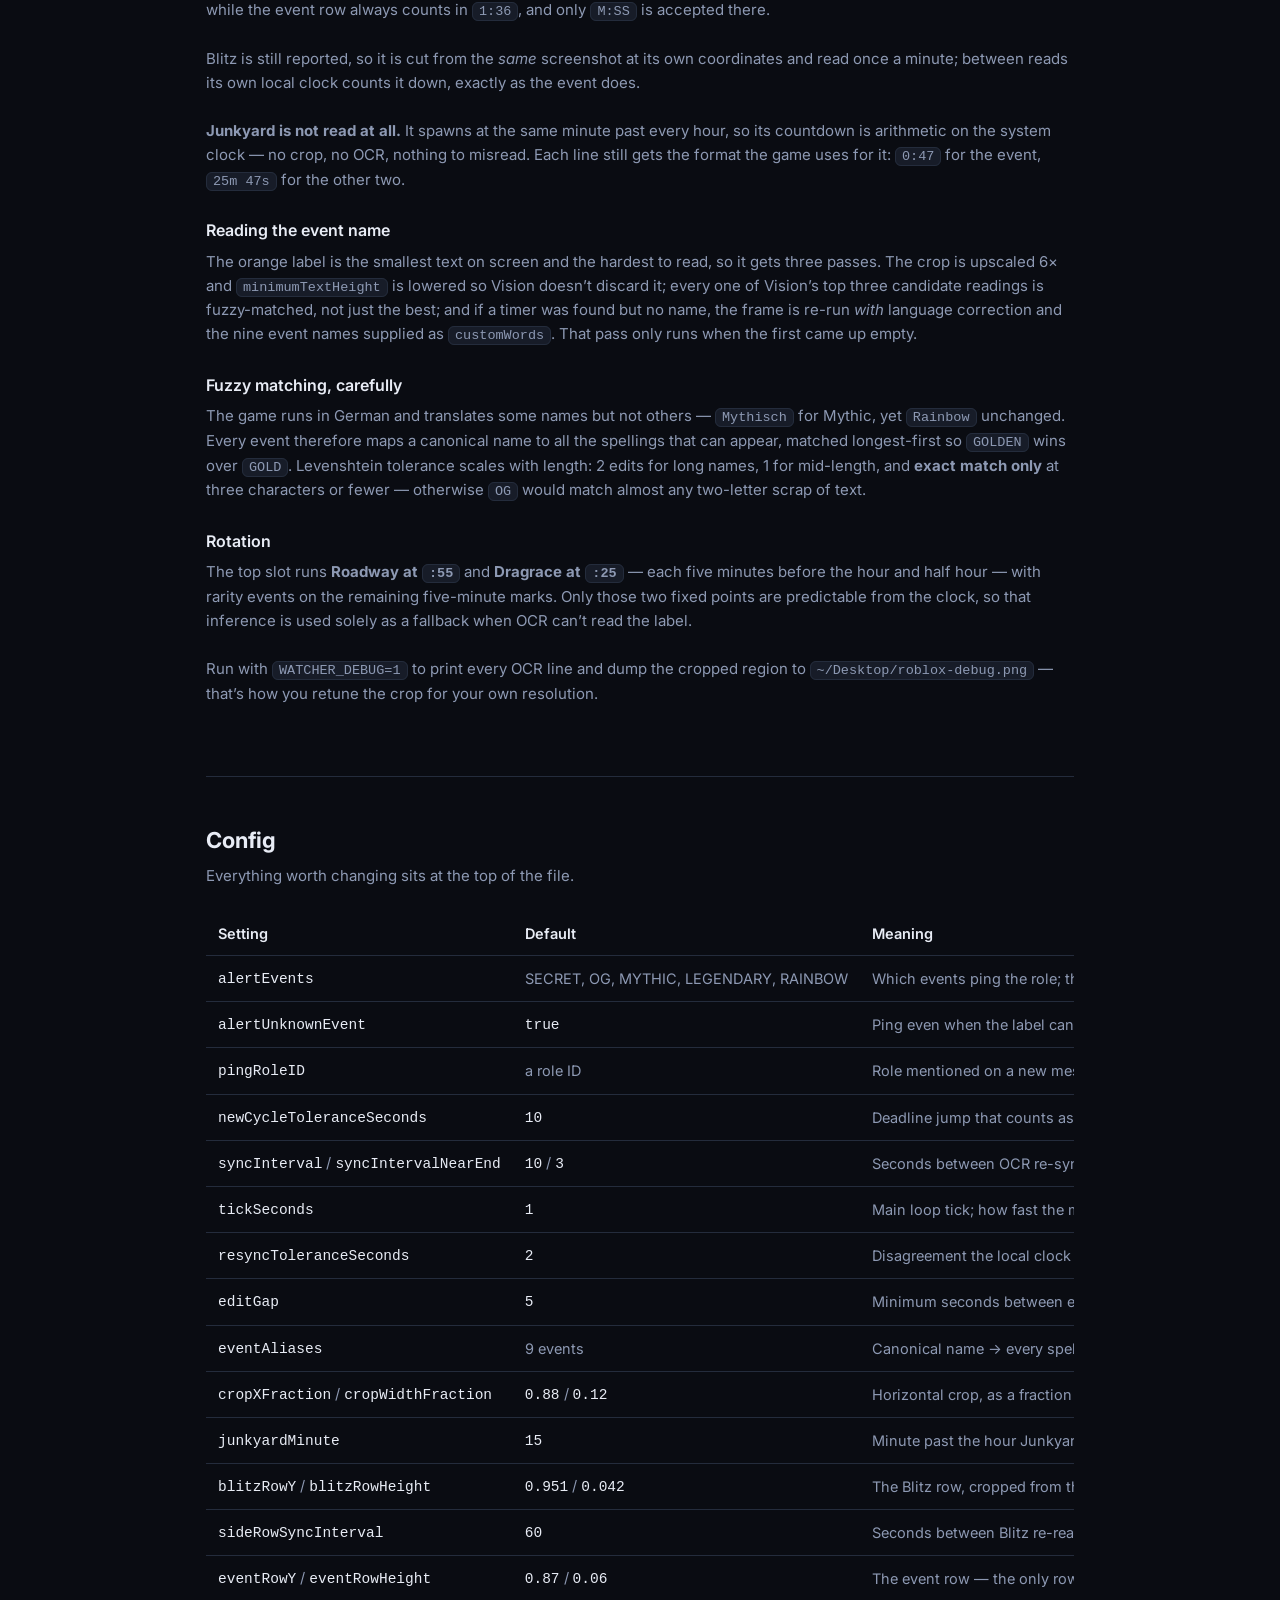
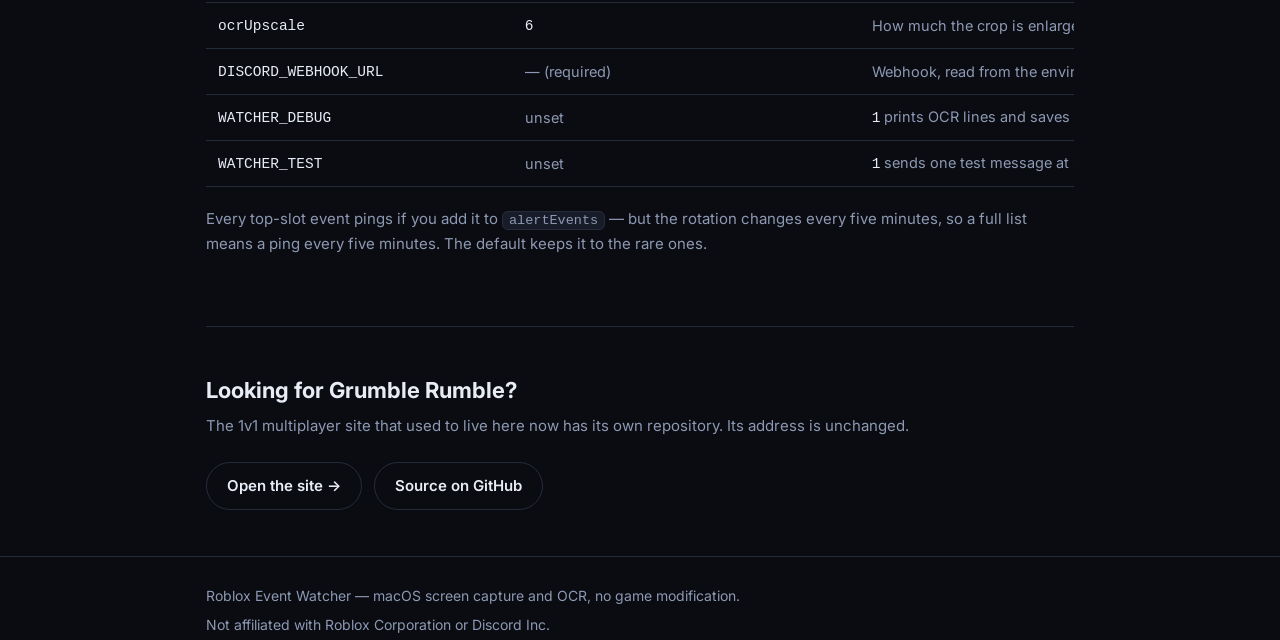
==== commit be9c5a66: "Compute Junkyard from the clock instead of reading it Junkyard spawns at the same minute past every " ====
--- a/index.html
+++ b/index.html
@@ -144,7 +144,7 @@
       <div class="card">
         <span class="emoji">🎯⛏️⚡</span>
         <h3>One row tracked</h3>
-        <p>Only the event row drives the countdown. Junkyard and Blitz are cropped from the same screenshot once a minute, just to be reported.</p>
+        <p>Only the event row drives the countdown. Blitz is cropped from the same screenshot once a minute; Junkyard is pure arithmetic.</p>
       </div>
       <div class="card">
         <span class="emoji">👑</span>
@@ -259,15 +259,13 @@
       leaks into that crop the format filter drops it &mdash; that row counts in
       <code>51m 36s</code> while the event row always counts in <code>1:36</code>, and only
       <code>M:SS</code> is accepted there.</p>
-    <p class="sub">Junkyard and Blitz are still reported, so they are cut from the <em>same</em>
-      screenshot at their own coordinates and read once a minute. Both run on long cycles, so
-      between reads their own local clocks count them down, exactly as the event does. Each line
-      gets the format the game uses for it: <code>0:47</code> for the event, <code>25m 47s</code>
-      for the other two.</p>
-    <p class="sub">Those two crops touch, so position decides: the topmost line in the Junkyard crop
-      and the bottom-most in the Blitz crop. A sliver of the neighbouring row bleeding into a crop
-      is the one way these could be swapped, and both use the same <code>42m 47s</code> format, so
-      the format filter cannot separate them the way it does for the event row.</p>
+    <p class="sub">Blitz is still reported, so it is cut from the <em>same</em> screenshot at its
+      own coordinates and read once a minute; between reads its own local clock counts it down,
+      exactly as the event does.</p>
+    <p class="sub"><strong>Junkyard is not read at all.</strong> It spawns at the same minute past
+      every hour, so its countdown is arithmetic on the system clock &mdash; no crop, no OCR,
+      nothing to misread. Each line still gets the format the game uses for it: <code>0:47</code>
+      for the event, <code>25m 47s</code> for the other two.</p>
 
     <h3 style="margin-top:26px">Reading the event name</h3>
     <p class="sub">The orange label is the smallest text on screen and the hardest to read, so it
@@ -313,9 +311,9 @@
       <tr><td><code>editGap</code></td><td><code>5</code></td><td>Minimum seconds between edits; the display lags by up to this</td></tr>
       <tr><td><code>eventAliases</code></td><td>9 events</td><td>Canonical name &rarr; every spelling the HUD may show</td></tr>
       <tr><td><code>cropXFraction</code> / <code>cropWidthFraction</code></td><td><code>0.88</code> / <code>0.12</code></td><td>Horizontal crop, as a fraction of window width</td></tr>
-      <tr><td><code>junkyardRowY</code> / <code>junkyardRowHeight</code></td><td><code>0.919</code> / <code>0.033</code></td><td>The Junkyard row, cropped from the same screenshot</td></tr>
-      <tr><td><code>blitzRowY</code> / <code>blitzRowHeight</code></td><td><code>0.951</code> / <code>0.042</code></td><td>The Blitz row, same screenshot again</td></tr>
-      <tr><td><code>sideRowSyncInterval</code></td><td><code>60</code></td><td>Seconds between Junkyard / Blitz re-reads</td></tr>
+      <tr><td><code>junkyardMinute</code></td><td><code>15</code></td><td>Minute past the hour Junkyard spawns; no OCR needed</td></tr>
+      <tr><td><code>blitzRowY</code> / <code>blitzRowHeight</code></td><td><code>0.951</code> / <code>0.042</code></td><td>The Blitz row, cropped from the same screenshot</td></tr>
+      <tr><td><code>sideRowSyncInterval</code></td><td><code>60</code></td><td>Seconds between Blitz re-reads</td></tr>
       <tr><td><code>eventRowY</code> / <code>eventRowHeight</code></td><td><code>0.87</code> / <code>0.06</code></td><td>The event row &mdash; the only row that is tracked</td></tr>
       <tr><td><code>ocrUpscale</code></td><td><code>6</code></td><td>How much the crop is enlarged before OCR</td></tr>
       <tr><td><code>DISCORD_WEBHOOK_URL</code></td><td>&mdash; (required)</td><td>Webhook, read from the environment</td></tr>
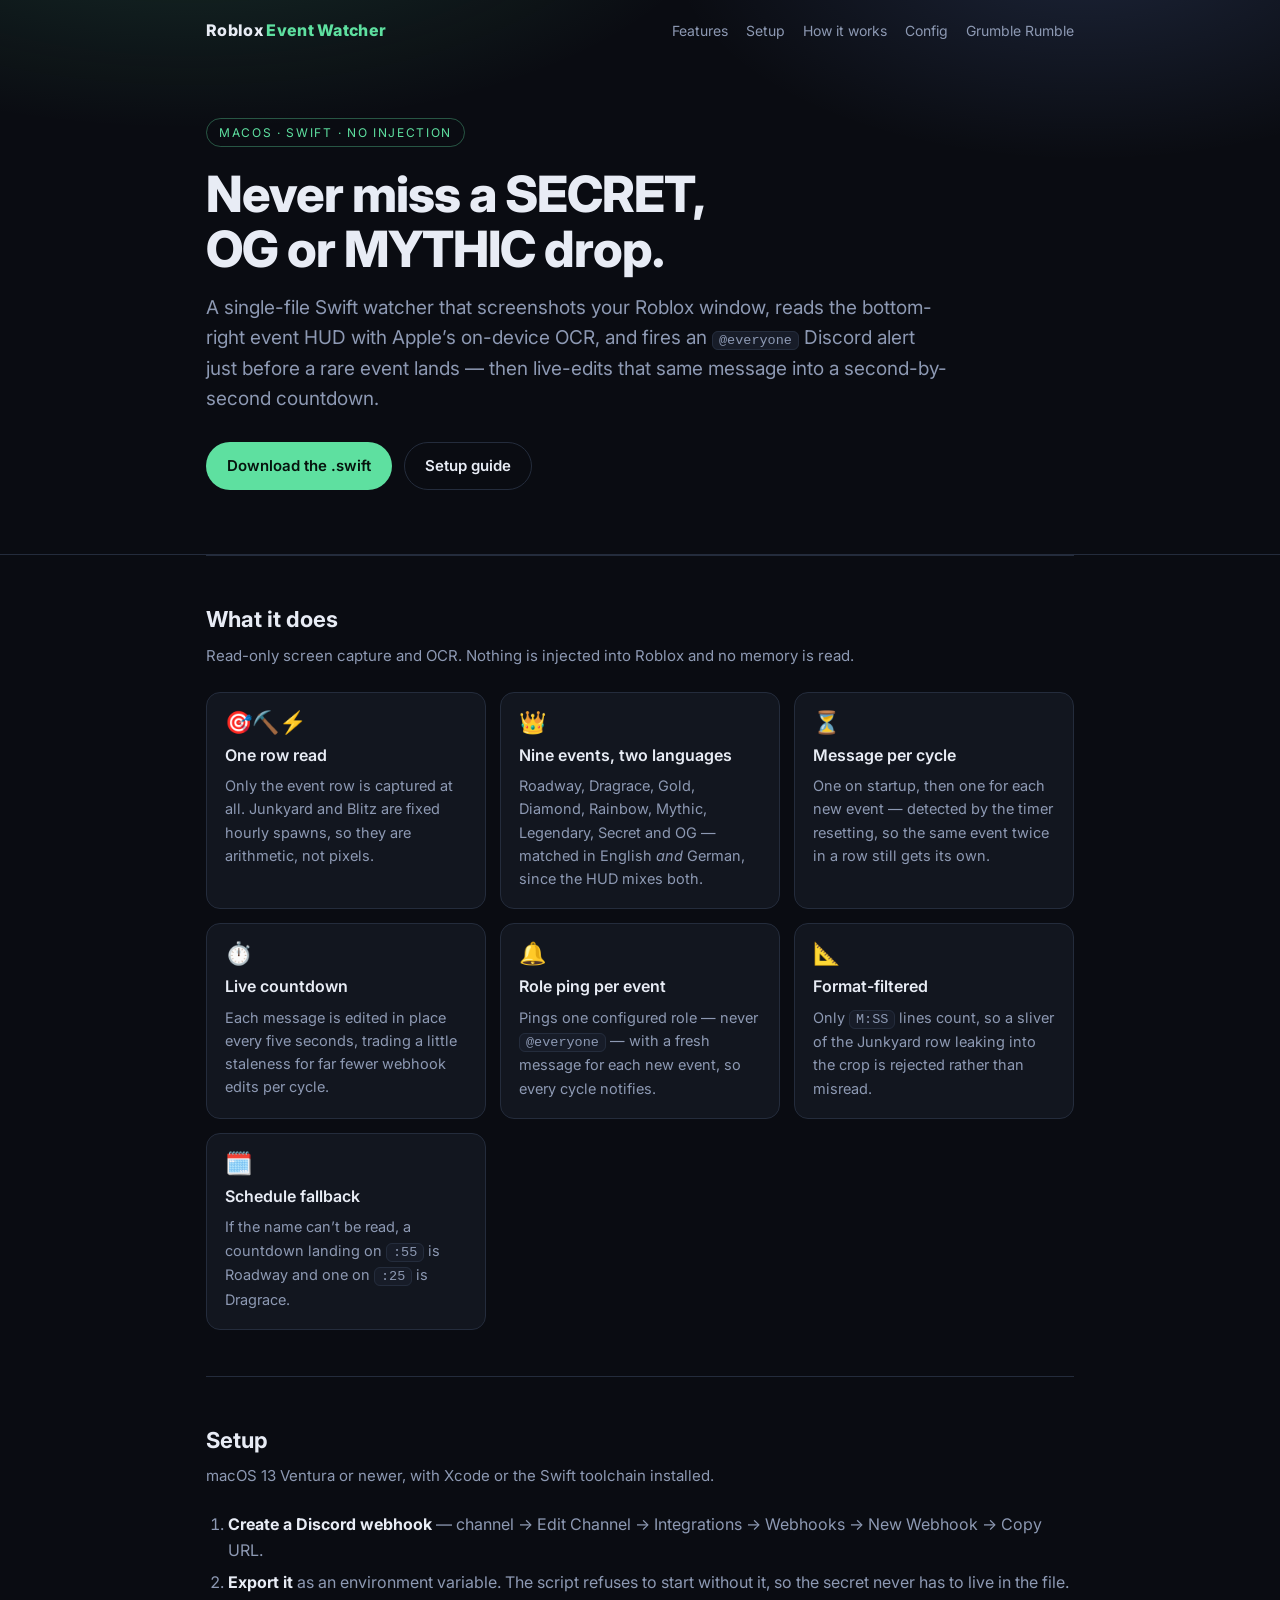
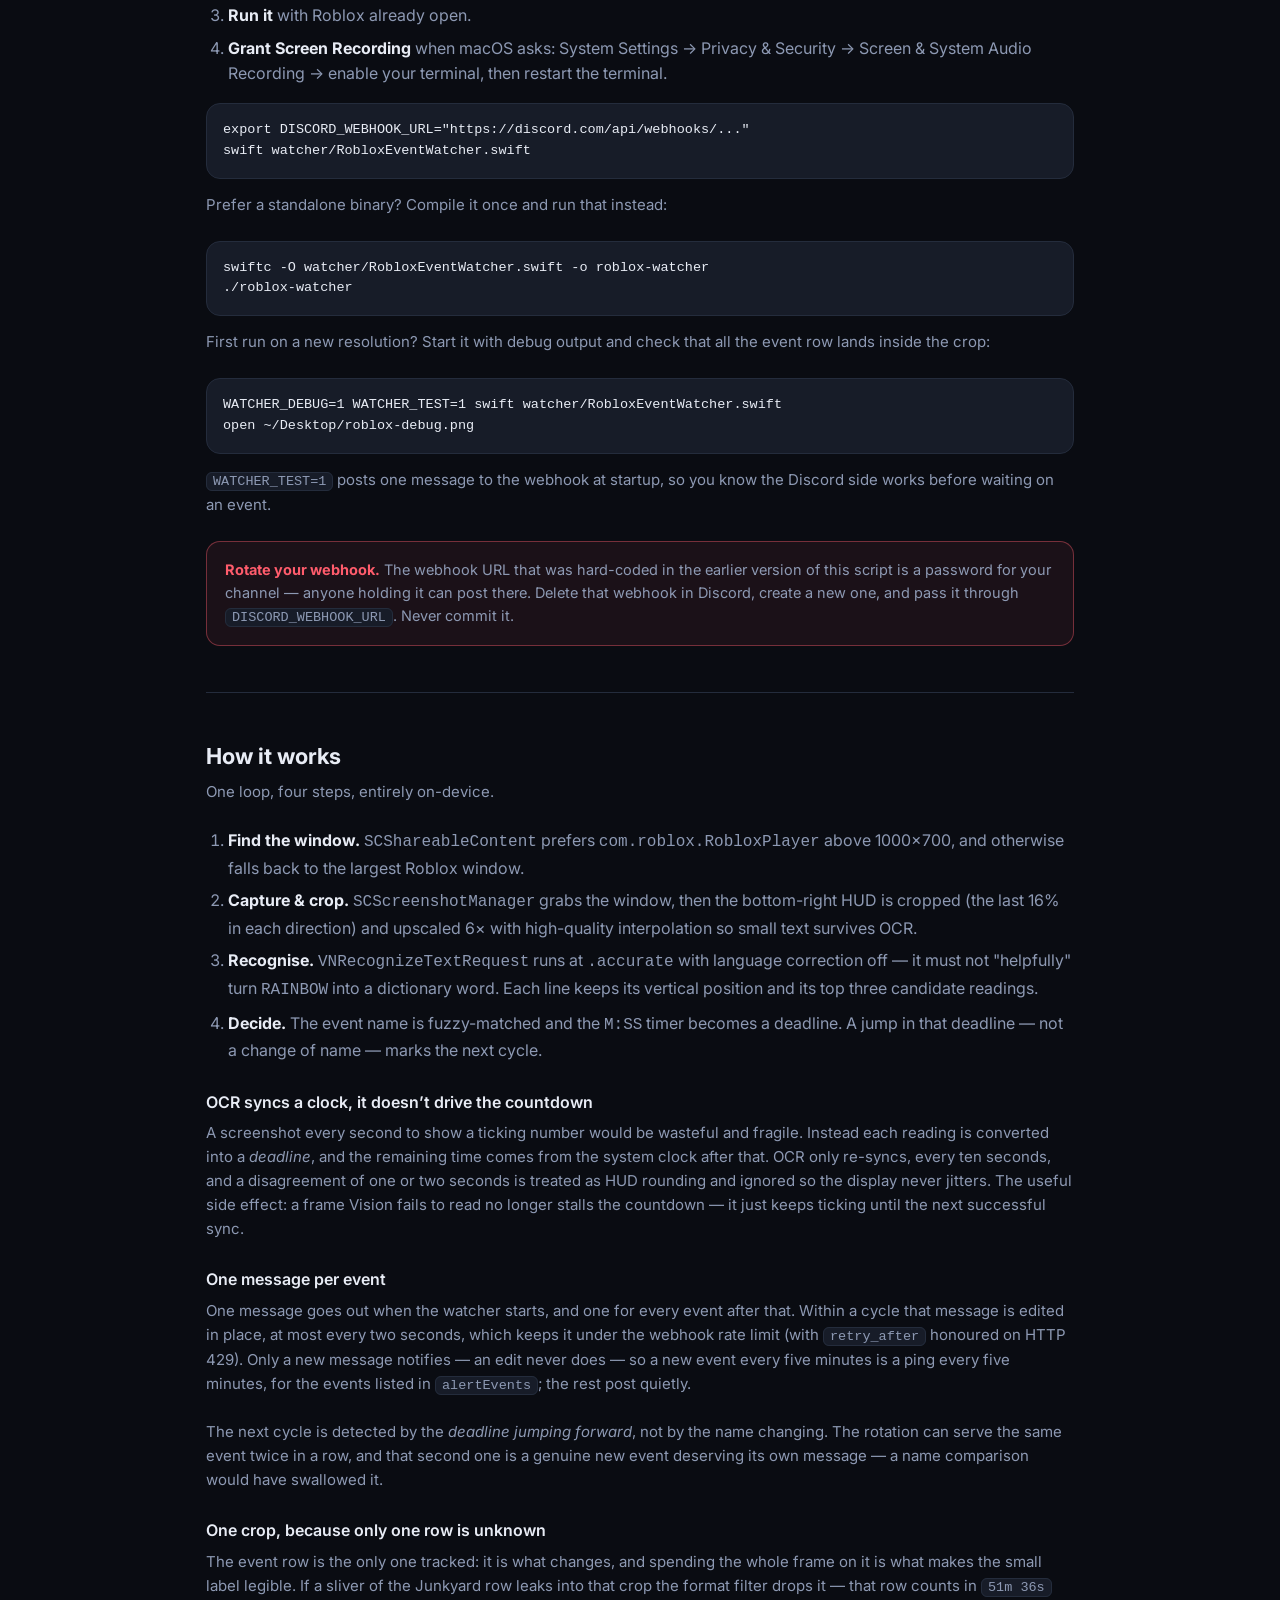
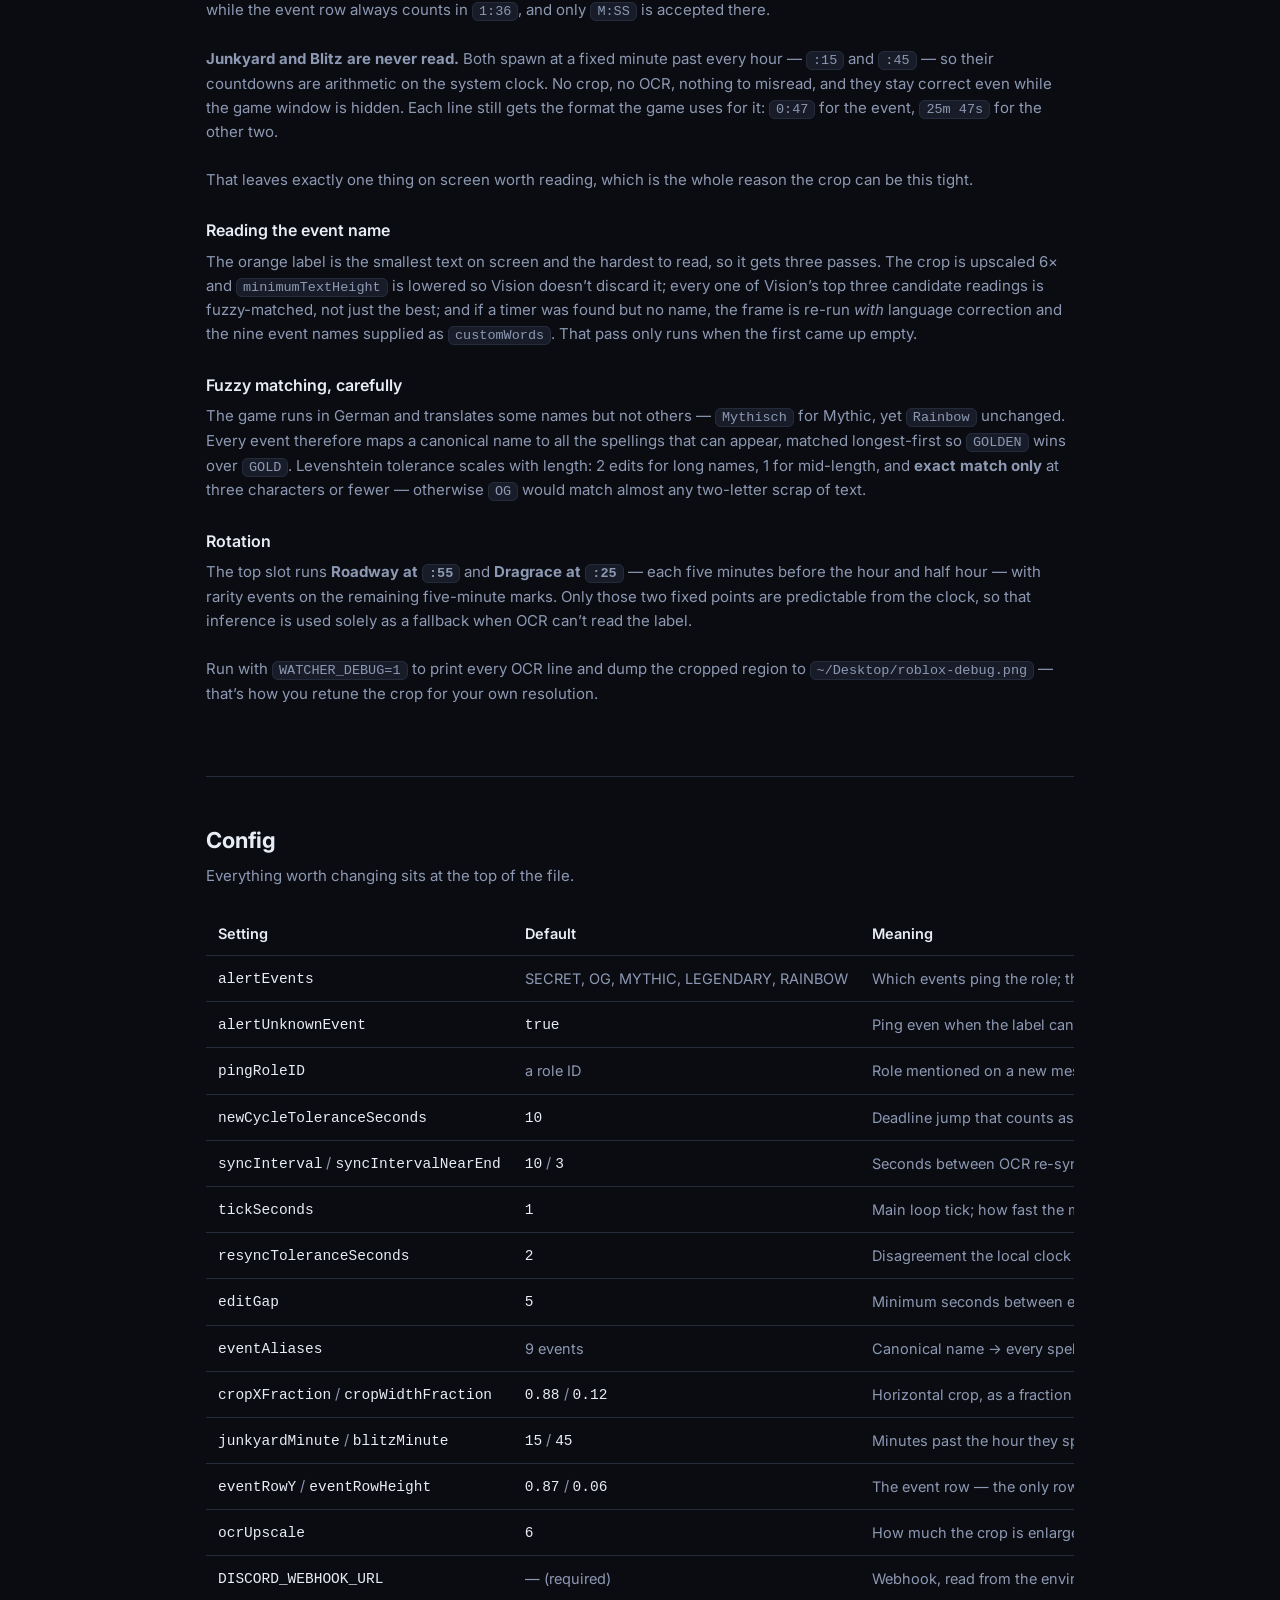
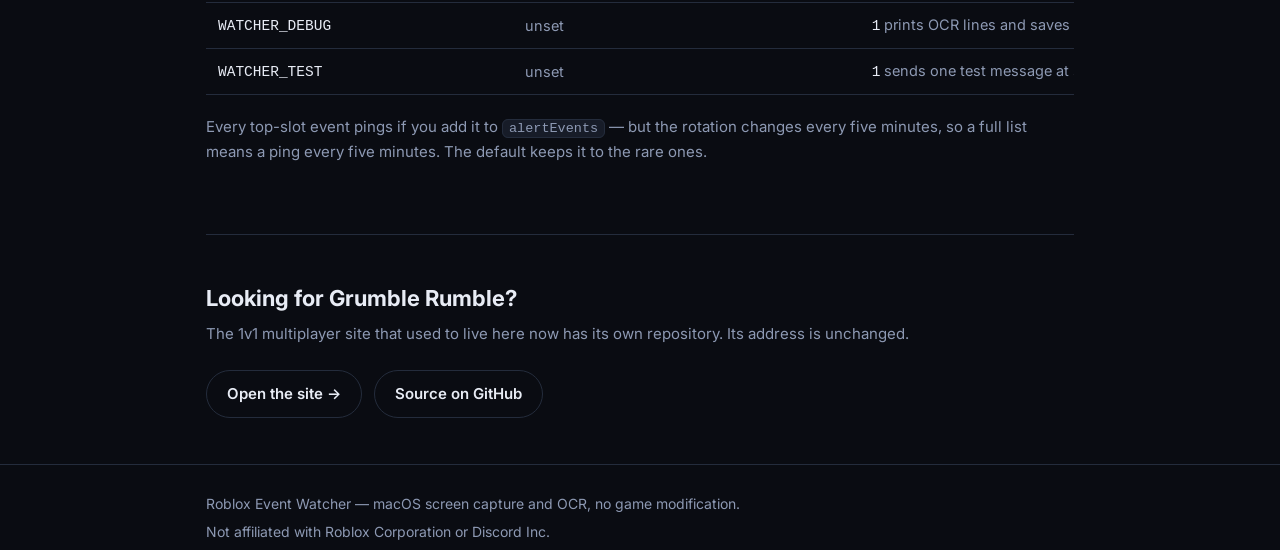
==== commit bbc9ffbb: "Compute Blitz from the clock too; the event row is all that is read Blitz spawns at :45 every hour, " ====
--- a/index.html
+++ b/index.html
@@ -143,8 +143,8 @@
     <div class="grid">
       <div class="card">
         <span class="emoji">🎯⛏️⚡</span>
-        <h3>One row tracked</h3>
-        <p>Only the event row drives the countdown. Blitz is cropped from the same screenshot once a minute; Junkyard is pure arithmetic.</p>
+        <h3>One row read</h3>
+        <p>Only the event row is captured at all. Junkyard and Blitz are fixed hourly spawns, so they are arithmetic, not pixels.</p>
       </div>
       <div class="card">
         <span class="emoji">👑</span>
@@ -253,19 +253,19 @@
       genuine new event deserving its own message &mdash; a name comparison would have swallowed
       it.</p>
 
-    <h3 style="margin-top:26px">Two crops, one screenshot</h3>
+    <h3 style="margin-top:26px">One crop, because only one row is unknown</h3>
     <p class="sub">The event row is the only one tracked: it is what changes, and spending the
       whole frame on it is what makes the small label legible. If a sliver of the Junkyard row
       leaks into that crop the format filter drops it &mdash; that row counts in
       <code>51m 36s</code> while the event row always counts in <code>1:36</code>, and only
       <code>M:SS</code> is accepted there.</p>
-    <p class="sub">Blitz is still reported, so it is cut from the <em>same</em> screenshot at its
-      own coordinates and read once a minute; between reads its own local clock counts it down,
-      exactly as the event does.</p>
-    <p class="sub"><strong>Junkyard is not read at all.</strong> It spawns at the same minute past
-      every hour, so its countdown is arithmetic on the system clock &mdash; no crop, no OCR,
-      nothing to misread. Each line still gets the format the game uses for it: <code>0:47</code>
-      for the event, <code>25m 47s</code> for the other two.</p>
+    <p class="sub"><strong>Junkyard and Blitz are never read.</strong> Both spawn at a fixed minute
+      past every hour &mdash; <code>:15</code> and <code>:45</code> &mdash; so their countdowns are
+      arithmetic on the system clock. No crop, no OCR, nothing to misread, and they stay correct
+      even while the game window is hidden. Each line still gets the format the game uses for it:
+      <code>0:47</code> for the event, <code>25m 47s</code> for the other two.</p>
+    <p class="sub">That leaves exactly one thing on screen worth reading, which is the whole reason
+      the crop can be this tight.</p>
 
     <h3 style="margin-top:26px">Reading the event name</h3>
     <p class="sub">The orange label is the smallest text on screen and the hardest to read, so it
@@ -311,9 +311,7 @@
       <tr><td><code>editGap</code></td><td><code>5</code></td><td>Minimum seconds between edits; the display lags by up to this</td></tr>
       <tr><td><code>eventAliases</code></td><td>9 events</td><td>Canonical name &rarr; every spelling the HUD may show</td></tr>
       <tr><td><code>cropXFraction</code> / <code>cropWidthFraction</code></td><td><code>0.88</code> / <code>0.12</code></td><td>Horizontal crop, as a fraction of window width</td></tr>
-      <tr><td><code>junkyardMinute</code></td><td><code>15</code></td><td>Minute past the hour Junkyard spawns; no OCR needed</td></tr>
-      <tr><td><code>blitzRowY</code> / <code>blitzRowHeight</code></td><td><code>0.951</code> / <code>0.042</code></td><td>The Blitz row, cropped from the same screenshot</td></tr>
-      <tr><td><code>sideRowSyncInterval</code></td><td><code>60</code></td><td>Seconds between Blitz re-reads</td></tr>
+      <tr><td><code>junkyardMinute</code> / <code>blitzMinute</code></td><td><code>15</code> / <code>45</code></td><td>Minutes past the hour they spawn; neither is read</td></tr>
       <tr><td><code>eventRowY</code> / <code>eventRowHeight</code></td><td><code>0.87</code> / <code>0.06</code></td><td>The event row &mdash; the only row that is tracked</td></tr>
       <tr><td><code>ocrUpscale</code></td><td><code>6</code></td><td>How much the crop is enlarged before OCR</td></tr>
       <tr><td><code>DISCORD_WEBHOOK_URL</code></td><td>&mdash; (required)</td><td>Webhook, read from the environment</td></tr>
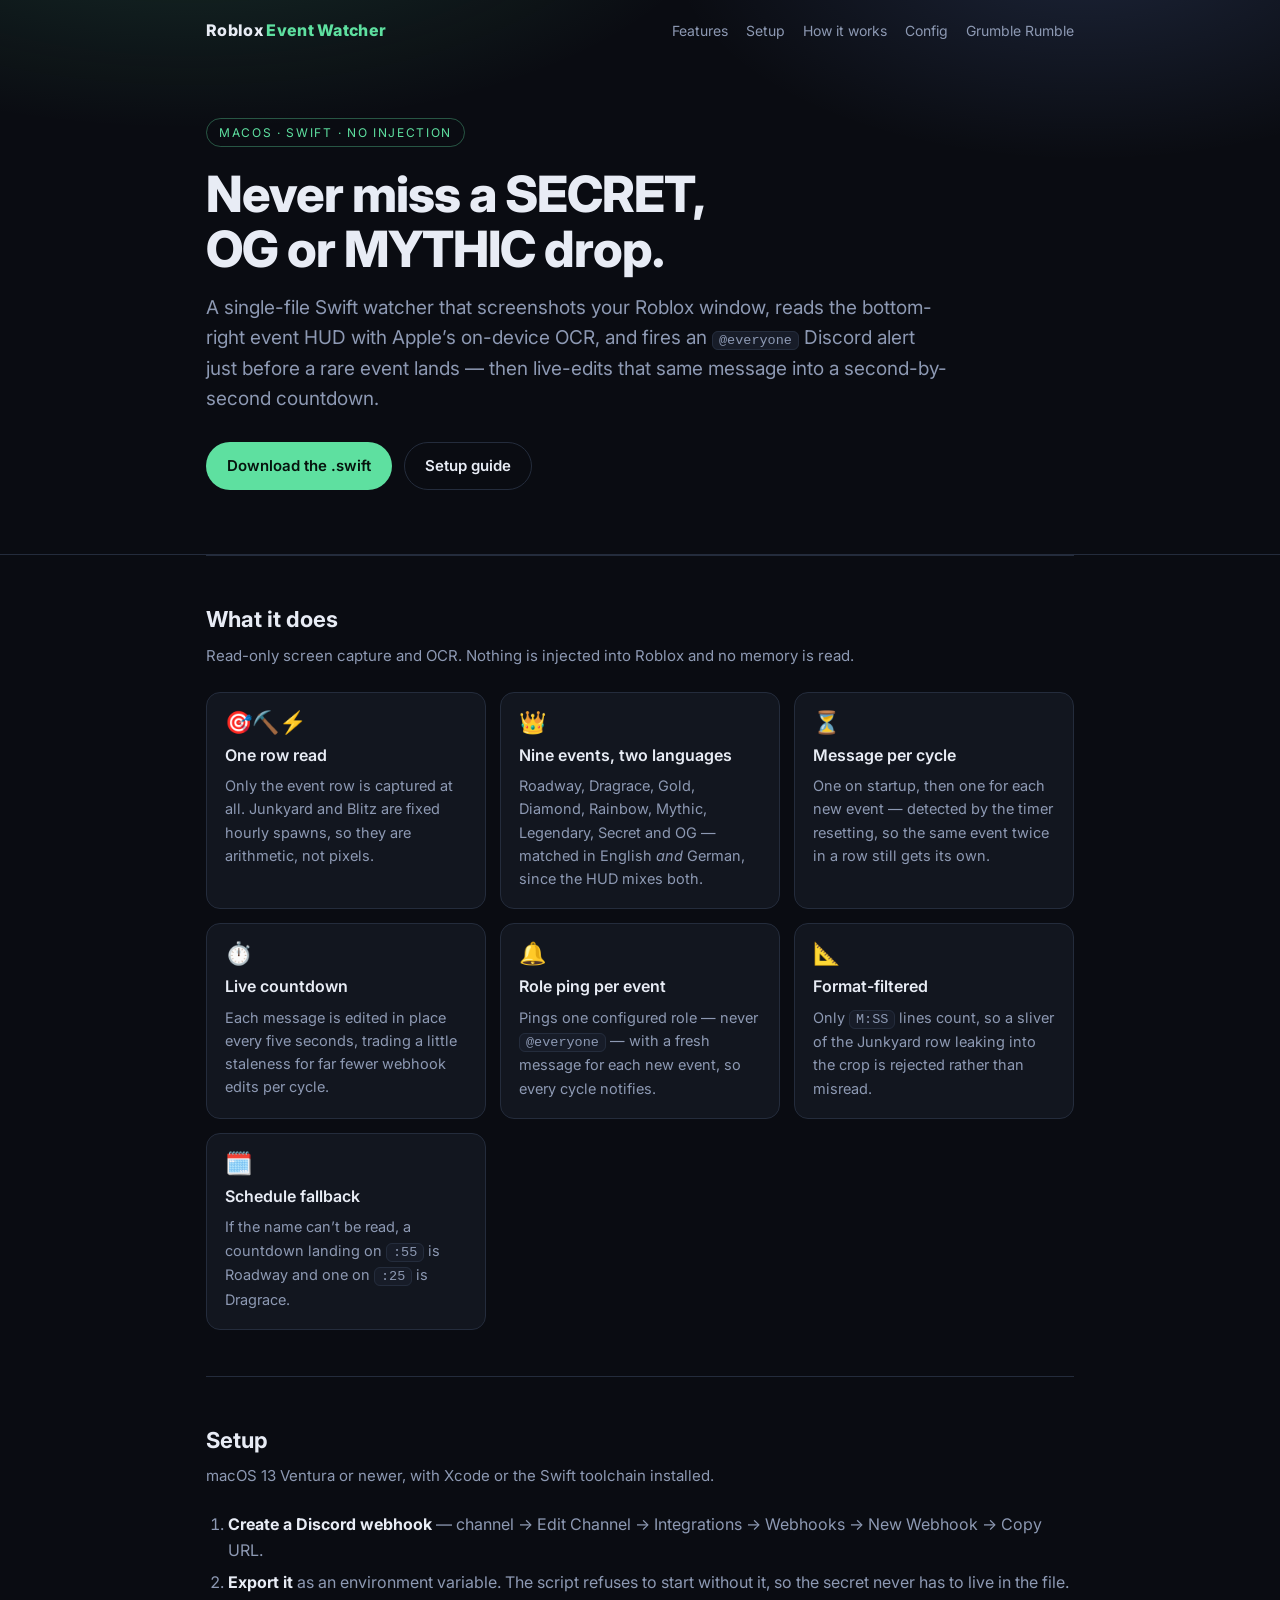
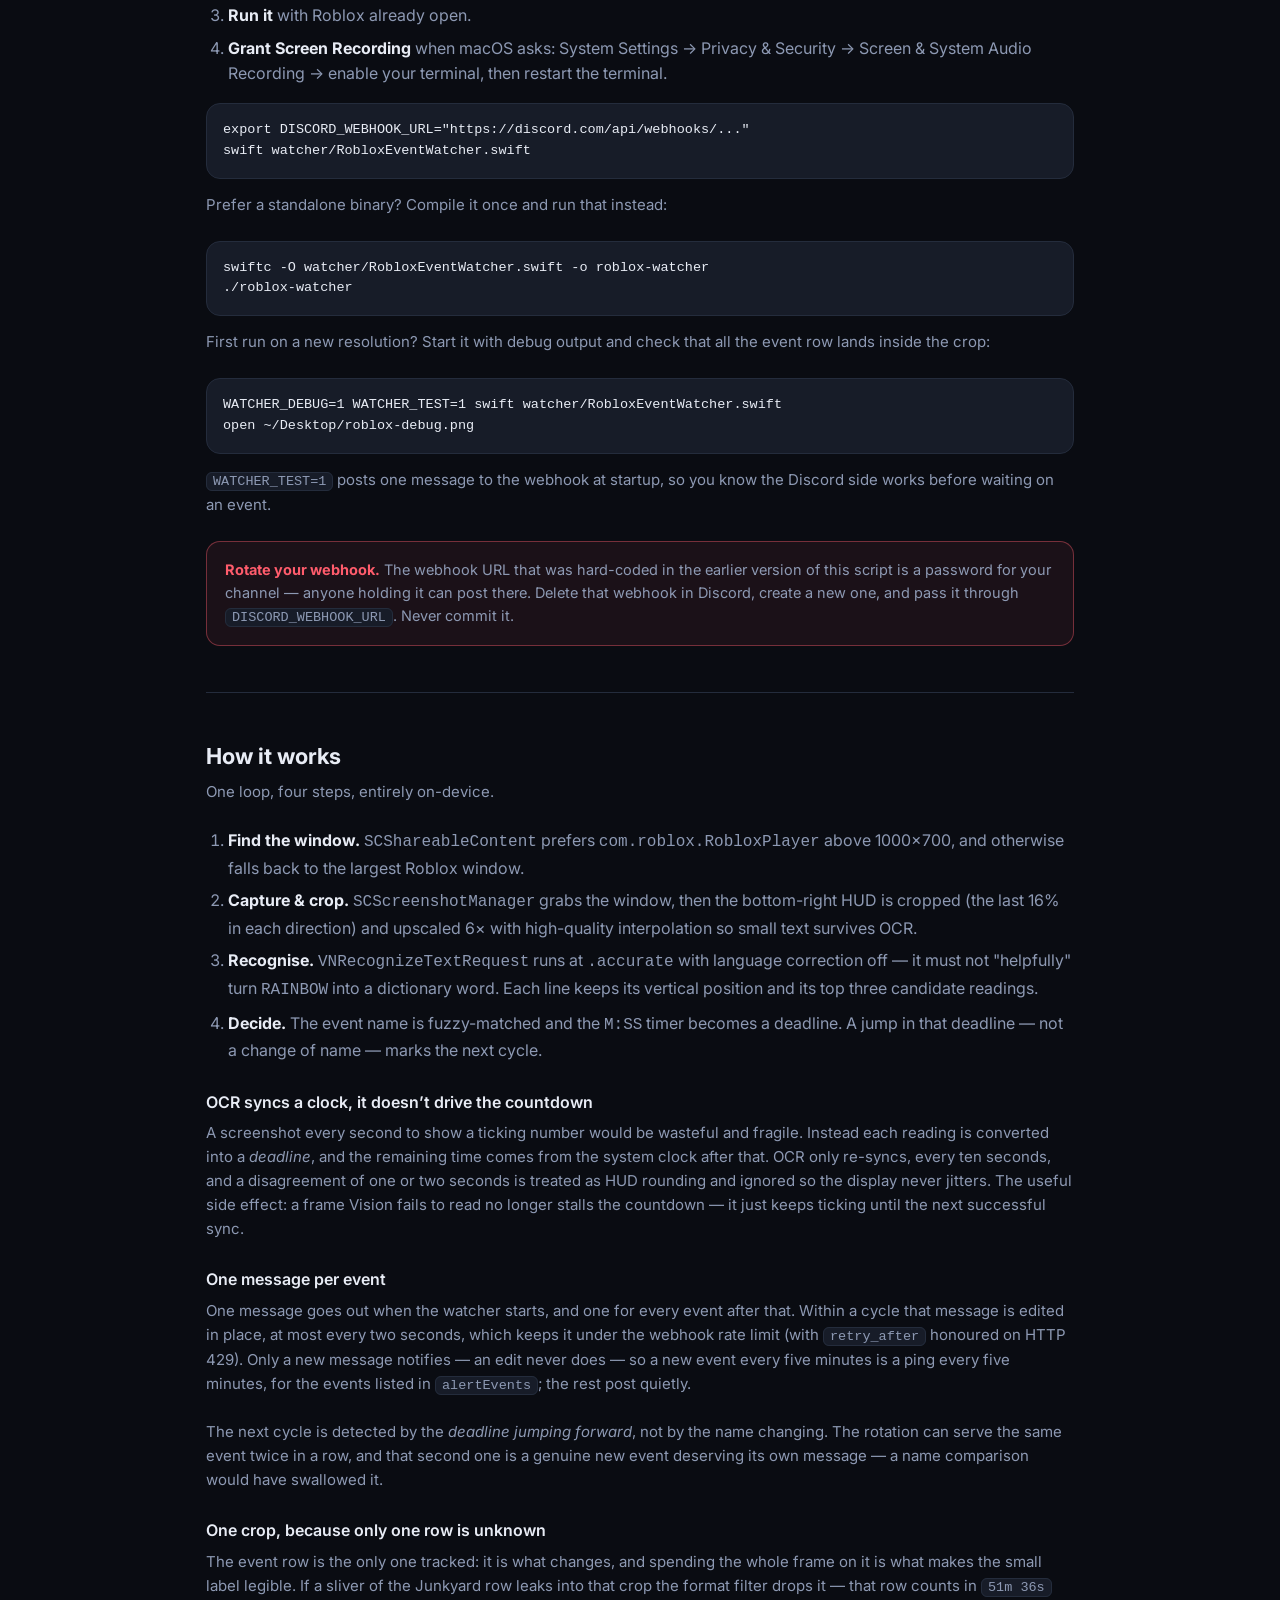
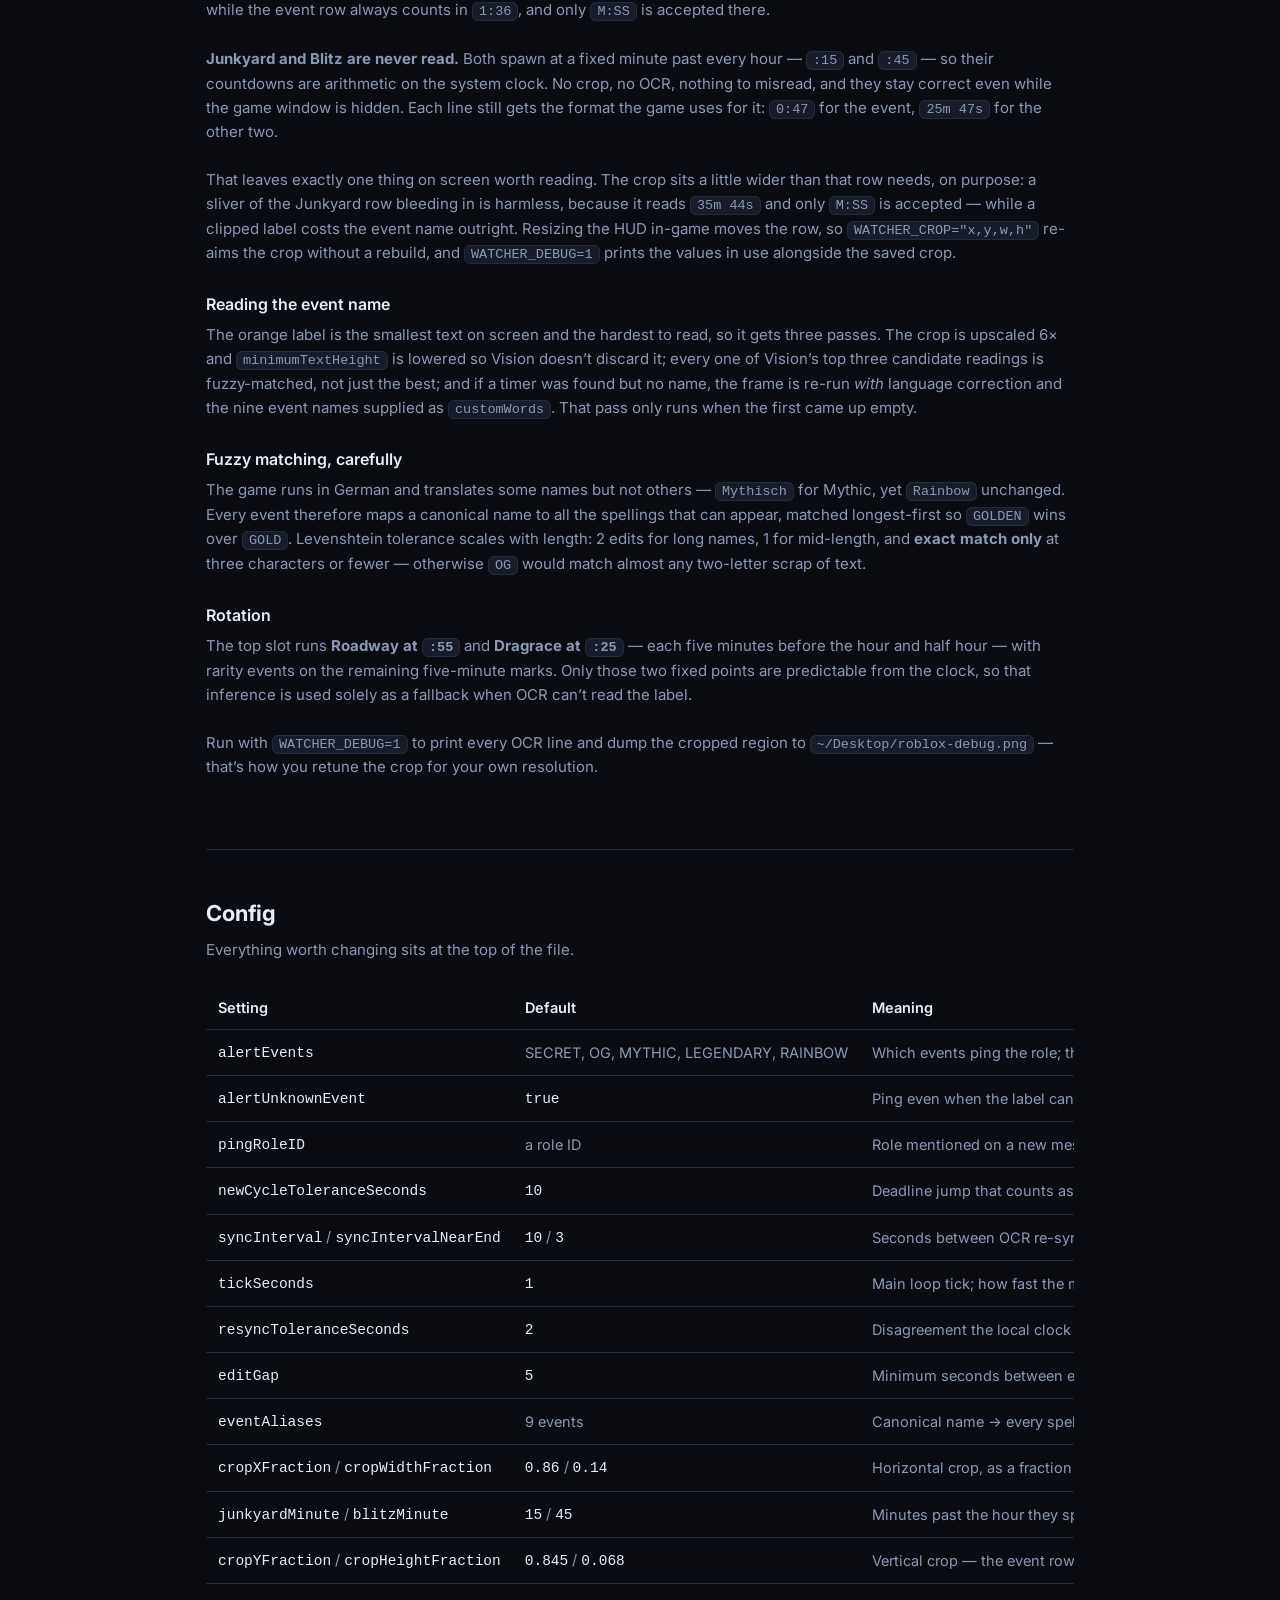
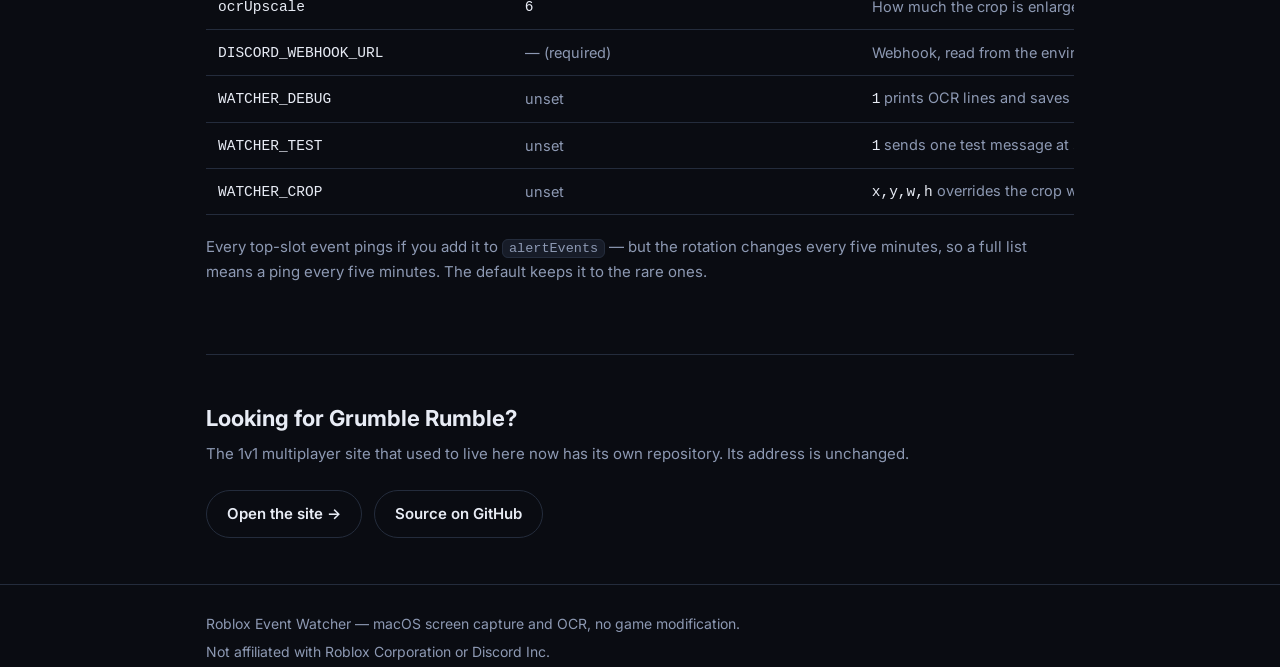
==== commit 08608f49: "Re-aim the crop at the enlarged HUD, and make it overridable With the HUD scaled up in-game the row " ====
--- a/index.html
+++ b/index.html
@@ -264,8 +264,12 @@
       arithmetic on the system clock. No crop, no OCR, nothing to misread, and they stay correct
       even while the game window is hidden. Each line still gets the format the game uses for it:
       <code>0:47</code> for the event, <code>25m 47s</code> for the other two.</p>
-    <p class="sub">That leaves exactly one thing on screen worth reading, which is the whole reason
-      the crop can be this tight.</p>
+    <p class="sub">That leaves exactly one thing on screen worth reading. The crop sits a little
+      wider than that row needs, on purpose: a sliver of the Junkyard row bleeding in is harmless,
+      because it reads <code>35m 44s</code> and only <code>M:SS</code> is accepted &mdash; while a
+      clipped label costs the event name outright. Resizing the HUD in-game moves the row, so
+      <code>WATCHER_CROP="x,y,w,h"</code> re-aims the crop without a rebuild, and
+      <code>WATCHER_DEBUG=1</code> prints the values in use alongside the saved crop.</p>
 
     <h3 style="margin-top:26px">Reading the event name</h3>
     <p class="sub">The orange label is the smallest text on screen and the hardest to read, so it
@@ -310,13 +314,14 @@
       <tr><td><code>resyncToleranceSeconds</code></td><td><code>2</code></td><td>Disagreement the local clock is allowed before OCR wins</td></tr>
       <tr><td><code>editGap</code></td><td><code>5</code></td><td>Minimum seconds between edits; the display lags by up to this</td></tr>
       <tr><td><code>eventAliases</code></td><td>9 events</td><td>Canonical name &rarr; every spelling the HUD may show</td></tr>
-      <tr><td><code>cropXFraction</code> / <code>cropWidthFraction</code></td><td><code>0.88</code> / <code>0.12</code></td><td>Horizontal crop, as a fraction of window width</td></tr>
+      <tr><td><code>cropXFraction</code> / <code>cropWidthFraction</code></td><td><code>0.86</code> / <code>0.14</code></td><td>Horizontal crop, as a fraction of window width</td></tr>
       <tr><td><code>junkyardMinute</code> / <code>blitzMinute</code></td><td><code>15</code> / <code>45</code></td><td>Minutes past the hour they spawn; neither is read</td></tr>
-      <tr><td><code>eventRowY</code> / <code>eventRowHeight</code></td><td><code>0.87</code> / <code>0.06</code></td><td>The event row &mdash; the only row that is tracked</td></tr>
+      <tr><td><code>cropYFraction</code> / <code>cropHeightFraction</code></td><td><code>0.845</code> / <code>0.068</code></td><td>Vertical crop &mdash; the event row</td></tr>
       <tr><td><code>ocrUpscale</code></td><td><code>6</code></td><td>How much the crop is enlarged before OCR</td></tr>
       <tr><td><code>DISCORD_WEBHOOK_URL</code></td><td>&mdash; (required)</td><td>Webhook, read from the environment</td></tr>
       <tr><td><code>WATCHER_DEBUG</code></td><td>unset</td><td><code>1</code> prints OCR lines and saves the crop</td></tr>
       <tr><td><code>WATCHER_TEST</code></td><td>unset</td><td><code>1</code> sends one test message at startup</td></tr>
+      <tr><td><code>WATCHER_CROP</code></td><td>unset</td><td><code>x,y,w,h</code> overrides the crop without rebuilding</td></tr>
     </table>
 
     <p class="sub" style="margin-top:20px">Every top-slot event pings if you add it to
